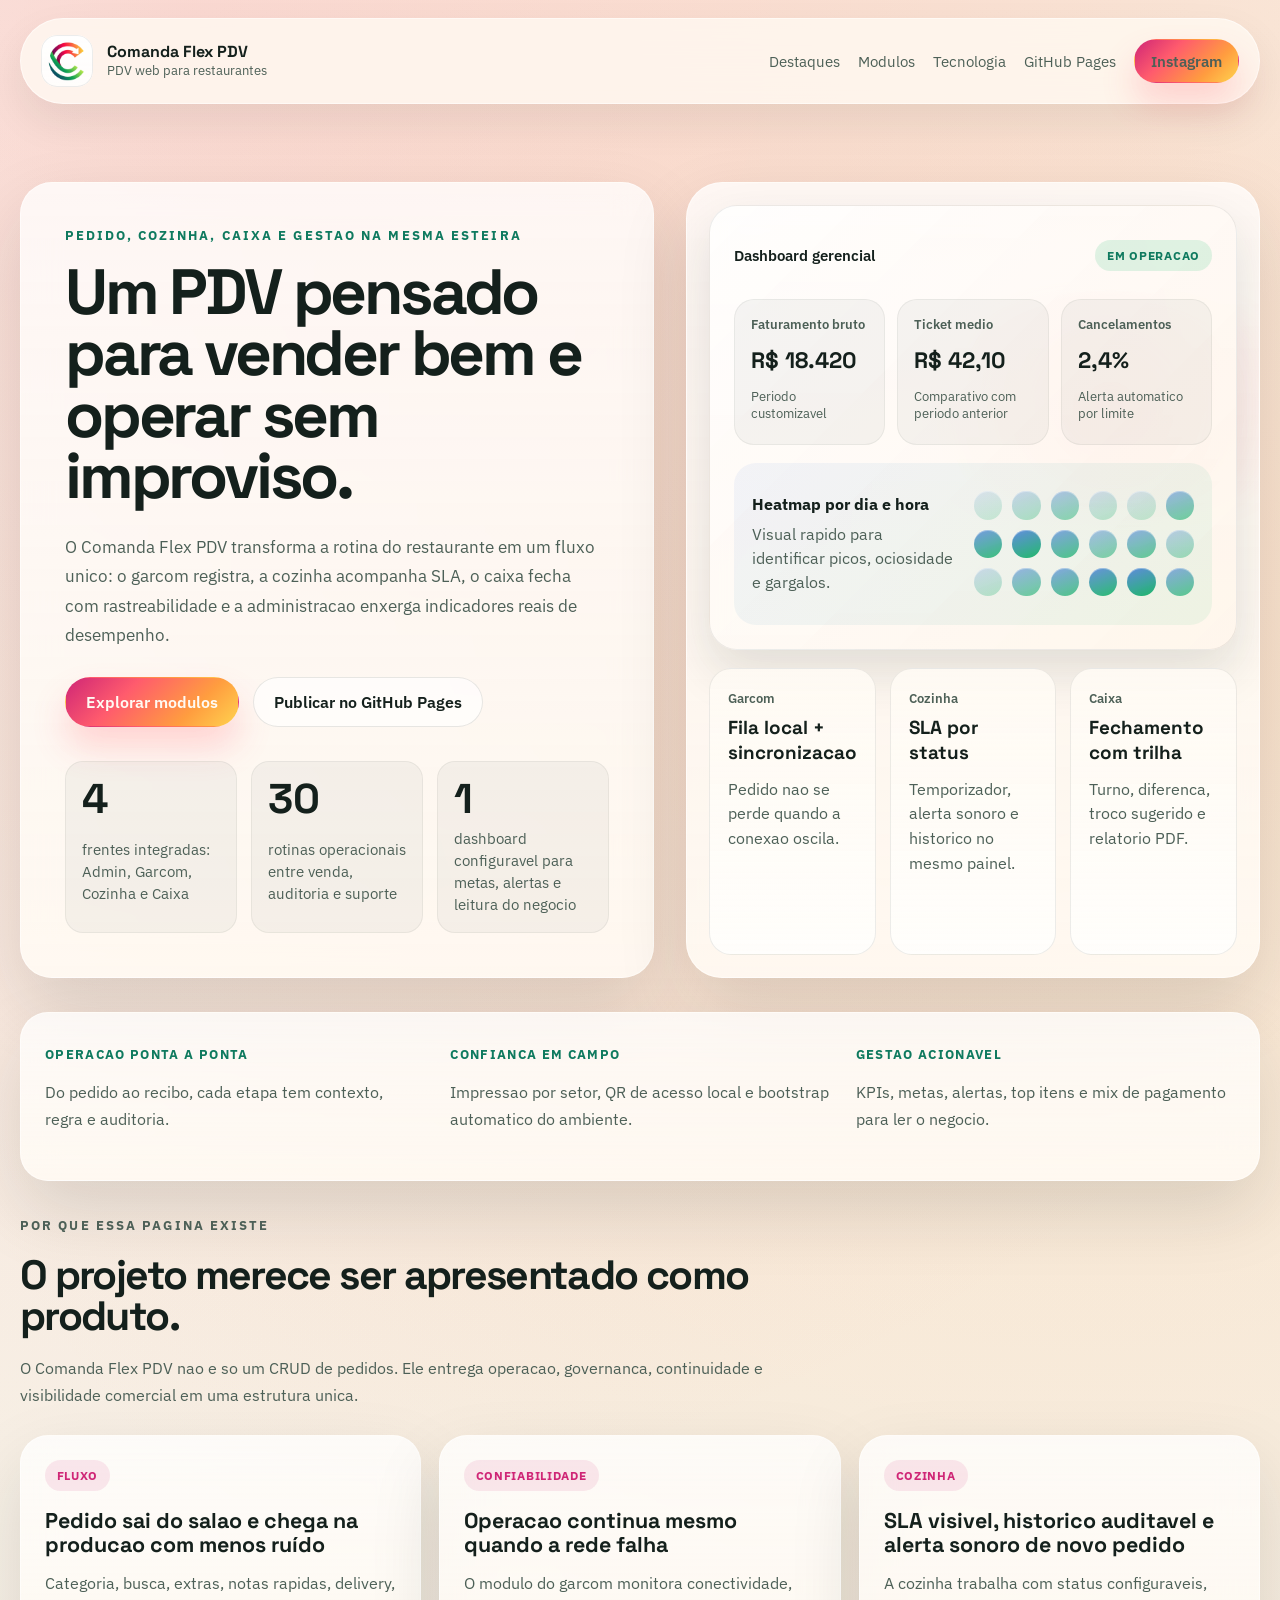
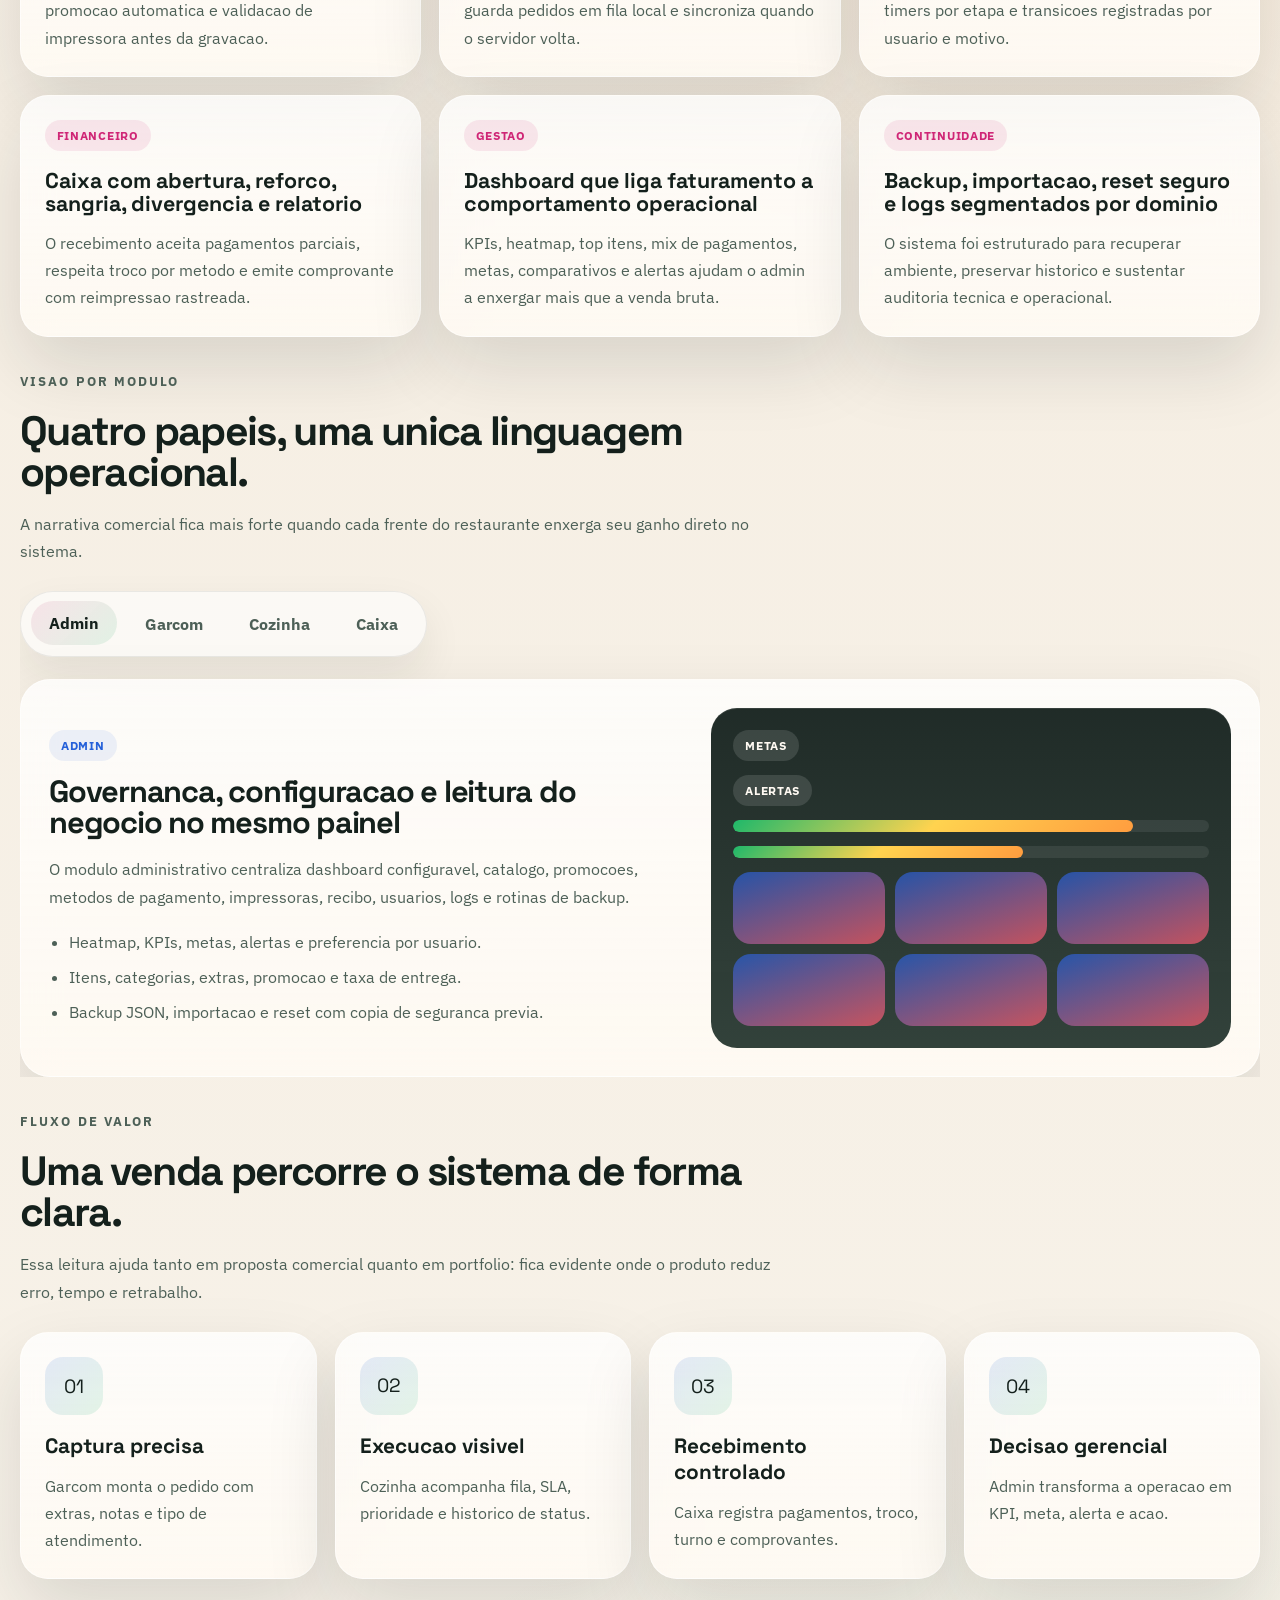
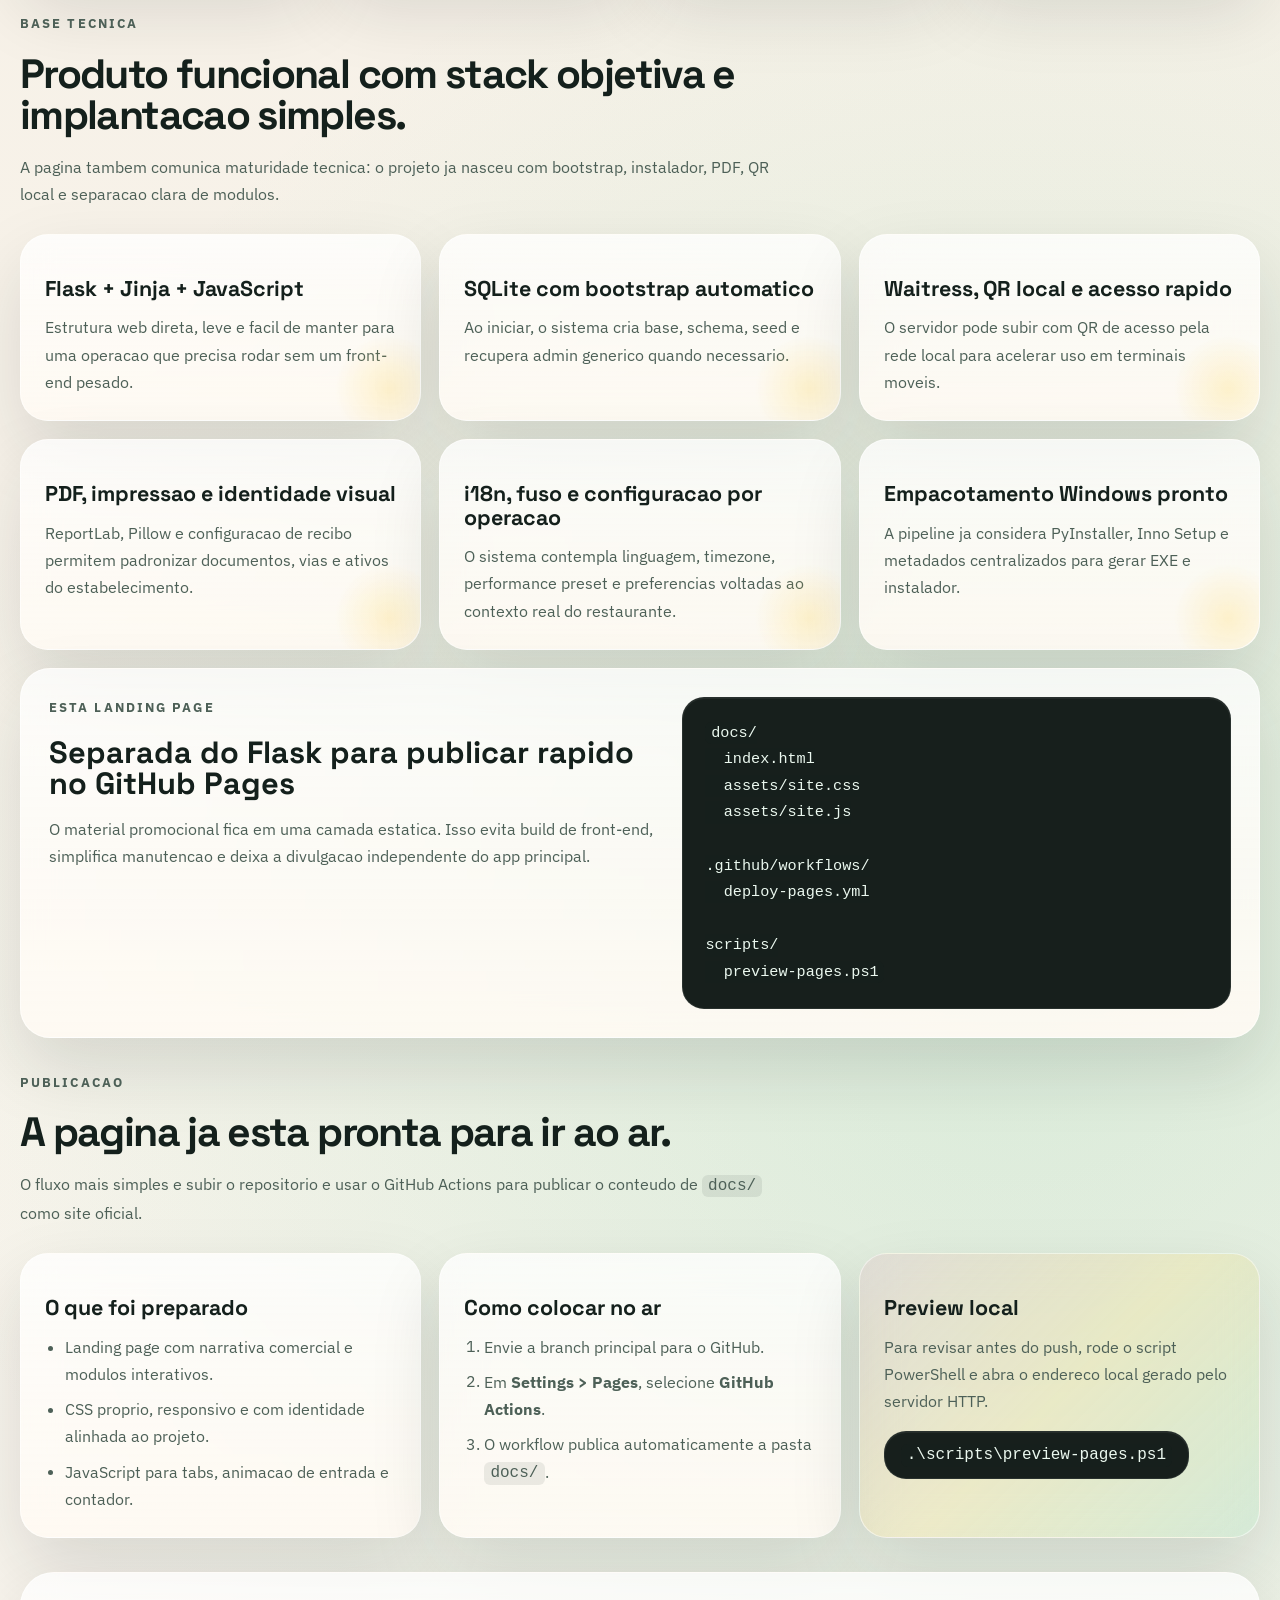
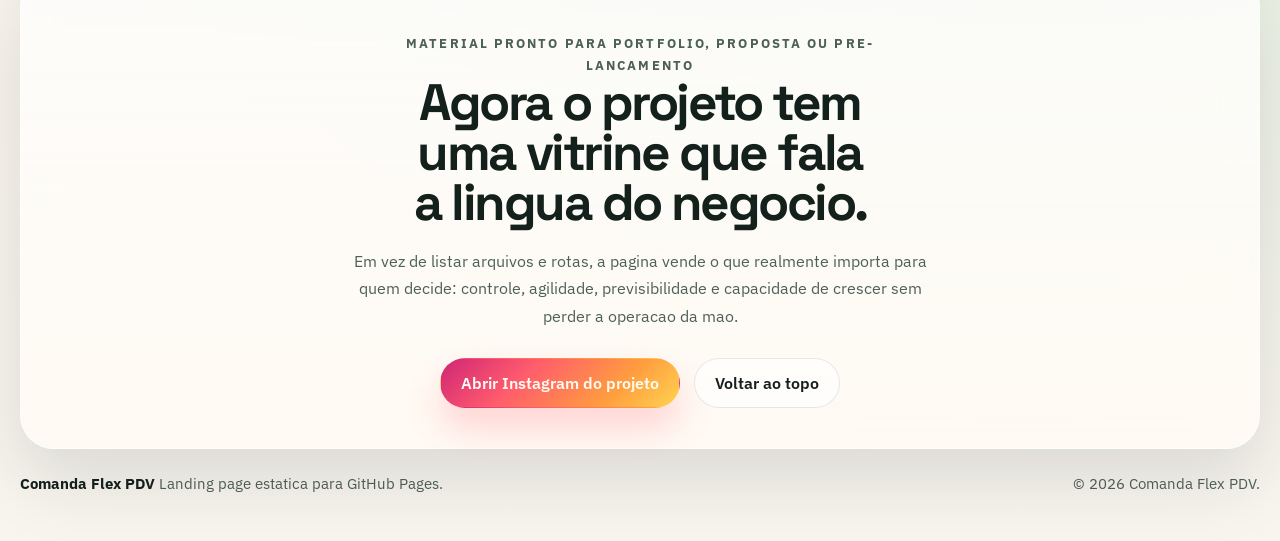
==== docs/index.html @ 66ab36fd "feat: adiciona landing page institucional para GitHub Pages" ====
<!DOCTYPE html>
<html lang="pt-BR">
  <head>
    <meta charset="utf-8" />
    <meta name="viewport" content="width=device-width, initial-scale=1" />
    <title>Comanda Flex PDV | PDV web para restaurantes</title>
    <meta
      name="description"
      content="Landing page do Comanda Flex PDV para GitHub Pages: um sistema PDV web para restaurantes com Admin, Garcom, Cozinha e Caixa."
    />
    <link rel="preconnect" href="https://fonts.googleapis.com" />
    <link rel="preconnect" href="https://fonts.gstatic.com" crossorigin />
    <link
      href="https://fonts.googleapis.com/css2?family=IBM+Plex+Sans:wght@400;500;600;700&family=Space+Grotesk:wght@500;700&display=swap"
      rel="stylesheet"
    />
    <link rel="icon" href="./assets/favicon.png" type="image/png" />
    <link rel="stylesheet" href="./assets/site.css" />
    <script defer src="./assets/site.js"></script>
  </head>
  <body>
    <div class="page-noise" aria-hidden="true"></div>
    <header class="site-header">
      <a class="brand" href="#topo" aria-label="Comanda Flex PDV">
        <img class="brand-logo" src="./assets/brand-logo.png" alt="" />
        <span class="brand-copy">
          <strong>Comanda Flex PDV</strong>
          <small>PDV web para restaurantes</small>
        </span>
      </a>

      <button
        class="nav-toggle"
        type="button"
        aria-expanded="false"
        aria-controls="site-nav"
      >
        Menu
      </button>

      <nav id="site-nav" class="site-nav" aria-label="Navegacao principal">
        <a href="#destaques">Destaques</a>
        <a href="#modulos">Modulos</a>
        <a href="#tecnologia">Tecnologia</a>
        <a href="#publicar">GitHub Pages</a>
        <a
          class="button button-small button-primary"
          href="https://instagram.com/comandaflexpdv"
          target="_blank"
          rel="noreferrer"
        >
          Instagram
        </a>
      </nav>
    </header>

    <main id="topo">
      <section class="hero section-shell">
        <div class="hero-copy" data-reveal>
          <p class="eyebrow">Pedido, cozinha, caixa e gestao na mesma esteira</p>
          <h1>Um PDV pensado para vender bem e operar sem improviso.</h1>
          <p class="hero-lede">
            O Comanda Flex PDV transforma a rotina do restaurante em um fluxo
            unico: o garcom registra, a cozinha acompanha SLA, o caixa fecha com
            rastreabilidade e a administracao enxerga indicadores reais de
            desempenho.
          </p>

          <div class="hero-actions">
            <a class="button button-primary" href="#modulos">Explorar modulos</a>
            <a class="button button-secondary" href="#publicar">Publicar no GitHub Pages</a>
          </div>

          <ul class="hero-metrics" aria-label="Indicadores do produto">
            <li>
              <strong data-counter="4">4</strong>
              <span>frentes integradas: Admin, Garcom, Cozinha e Caixa</span>
            </li>
            <li>
              <strong data-counter="30">30</strong>
              <span>rotinas operacionais entre venda, auditoria e suporte</span>
            </li>
            <li>
              <strong data-counter="1">1</strong>
              <span>dashboard configuravel para metas, alertas e leitura do negocio</span>
            </li>
          </ul>
        </div>

        <div class="hero-stage" data-reveal>
          <article class="signal-board">
            <div class="signal-board__header">
              <span>Dashboard gerencial</span>
              <span class="status-pill">em operacao</span>
            </div>

            <div class="signal-kpis">
              <div class="metric-card">
                <small>Faturamento bruto</small>
                <strong>R$ 18.420</strong>
                <span>Periodo customizavel</span>
              </div>
              <div class="metric-card">
                <small>Ticket medio</small>
                <strong>R$ 42,10</strong>
                <span>Comparativo com periodo anterior</span>
              </div>
              <div class="metric-card">
                <small>Cancelamentos</small>
                <strong>2,4%</strong>
                <span>Alerta automatico por limite</span>
              </div>
            </div>

            <div class="heatmap-card">
              <div class="heatmap-copy">
                <strong>Heatmap por dia e hora</strong>
                <p>Visual rapido para identificar picos, ociosidade e gargalos.</p>
              </div>
              <div class="heatmap-grid" aria-hidden="true">
                <span style="--heat: 0.15"></span>
                <span style="--heat: 0.28"></span>
                <span style="--heat: 0.44"></span>
                <span style="--heat: 0.22"></span>
                <span style="--heat: 0.18"></span>
                <span style="--heat: 0.56"></span>
                <span style="--heat: 0.8"></span>
                <span style="--heat: 0.92"></span>
                <span style="--heat: 0.72"></span>
                <span style="--heat: 0.5"></span>
                <span style="--heat: 0.62"></span>
                <span style="--heat: 0.36"></span>
                <span style="--heat: 0.24"></span>
                <span style="--heat: 0.58"></span>
                <span style="--heat: 0.7"></span>
                <span style="--heat: 0.88"></span>
                <span style="--heat: 0.94"></span>
                <span style="--heat: 0.66"></span>
              </div>
            </div>
          </article>

          <div class="signal-flow" aria-label="Fluxo operacional">
            <article class="flow-card">
              <small>Garcom</small>
              <strong>Fila local + sincronizacao</strong>
              <p>Pedido nao se perde quando a conexao oscila.</p>
            </article>
            <article class="flow-card">
              <small>Cozinha</small>
              <strong>SLA por status</strong>
              <p>Temporizador, alerta sonoro e historico no mesmo painel.</p>
            </article>
            <article class="flow-card">
              <small>Caixa</small>
              <strong>Fechamento com trilha</strong>
              <p>Turno, diferenca, troco sugerido e relatorio PDF.</p>
            </article>
          </div>
        </div>
      </section>

      <section class="proof-bar section-shell" data-reveal>
        <article class="proof-item">
          <span>Operacao ponta a ponta</span>
          <p>Do pedido ao recibo, cada etapa tem contexto, regra e auditoria.</p>
        </article>
        <article class="proof-item">
          <span>Confianca em campo</span>
          <p>Impressao por setor, QR de acesso local e bootstrap automatico do ambiente.</p>
        </article>
        <article class="proof-item">
          <span>Gestao acionavel</span>
          <p>KPIs, metas, alertas, top itens e mix de pagamento para ler o negocio.</p>
        </article>
      </section>

      <section id="destaques" class="section-shell">
        <div class="section-heading" data-reveal>
          <p class="eyebrow">Por que essa pagina existe</p>
          <h2>O projeto merece ser apresentado como produto.</h2>
          <p>
            O Comanda Flex PDV nao e so um CRUD de pedidos. Ele entrega
            operacao, governanca, continuidade e visibilidade comercial em uma
            estrutura unica.
          </p>
        </div>

        <div class="feature-grid">
          <article class="feature-card" data-reveal>
            <span class="feature-tag">Fluxo</span>
            <h3>Pedido sai do salao e chega na producao com menos ruído</h3>
            <p>
              Categoria, busca, extras, notas rapidas, delivery, promocao
              automatica e validacao de impressora antes da gravacao.
            </p>
          </article>

          <article class="feature-card" data-reveal>
            <span class="feature-tag">Confiabilidade</span>
            <h3>Operacao continua mesmo quando a rede falha</h3>
            <p>
              O modulo do garcom monitora conectividade, guarda pedidos em fila
              local e sincroniza quando o servidor volta.
            </p>
          </article>

          <article class="feature-card" data-reveal>
            <span class="feature-tag">Cozinha</span>
            <h3>SLA visivel, historico auditavel e alerta sonoro de novo pedido</h3>
            <p>
              A cozinha trabalha com status configuraveis, timers por etapa e
              transicoes registradas por usuario e motivo.
            </p>
          </article>

          <article class="feature-card" data-reveal>
            <span class="feature-tag">Financeiro</span>
            <h3>Caixa com abertura, reforco, sangria, divergencia e relatorio</h3>
            <p>
              O recebimento aceita pagamentos parciais, respeita troco por
              metodo e emite comprovante com reimpressao rastreada.
            </p>
          </article>

          <article class="feature-card" data-reveal>
            <span class="feature-tag">Gestao</span>
            <h3>Dashboard que liga faturamento a comportamento operacional</h3>
            <p>
              KPIs, heatmap, top itens, mix de pagamentos, metas, comparativos e
              alertas ajudam o admin a enxergar mais que a venda bruta.
            </p>
          </article>

          <article class="feature-card" data-reveal>
            <span class="feature-tag">Continuidade</span>
            <h3>Backup, importacao, reset seguro e logs segmentados por dominio</h3>
            <p>
              O sistema foi estruturado para recuperar ambiente, preservar
              historico e sustentar auditoria tecnica e operacional.
            </p>
          </article>
        </div>
      </section>

      <section id="modulos" class="section-shell modules-shell">
        <div class="section-heading" data-reveal>
          <p class="eyebrow">Visao por modulo</p>
          <h2>Quatro papeis, uma unica linguagem operacional.</h2>
          <p>
            A narrativa comercial fica mais forte quando cada frente do
            restaurante enxerga seu ganho direto no sistema.
          </p>
        </div>

        <div class="module-tabs" role="tablist" aria-label="Modulos do sistema" data-reveal>
          <button
            class="module-tab is-active"
            type="button"
            id="tab-admin"
            role="tab"
            aria-selected="true"
            aria-controls="panel-admin"
            data-module="admin"
          >
            Admin
          </button>
          <button
            class="module-tab"
            type="button"
            id="tab-waiter"
            role="tab"
            aria-selected="false"
            aria-controls="panel-waiter"
            data-module="waiter"
          >
            Garcom
          </button>
          <button
            class="module-tab"
            type="button"
            id="tab-kitchen"
            role="tab"
            aria-selected="false"
            aria-controls="panel-kitchen"
            data-module="kitchen"
          >
            Cozinha
          </button>
          <button
            class="module-tab"
            type="button"
            id="tab-cashier"
            role="tab"
            aria-selected="false"
            aria-controls="panel-cashier"
            data-module="cashier"
          >
            Caixa
          </button>
        </div>

        <div class="module-panels">
          <article
            class="module-panel is-active"
            id="panel-admin"
            role="tabpanel"
            aria-labelledby="tab-admin"
            data-module-panel="admin"
            data-reveal
          >
            <div class="module-copy">
              <span class="module-kicker">Admin</span>
              <h3>Governanca, configuracao e leitura do negocio no mesmo painel</h3>
              <p>
                O modulo administrativo centraliza dashboard configuravel,
                catalogo, promocoes, metodos de pagamento, impressoras, recibo,
                usuarios, logs e rotinas de backup.
              </p>
              <ul class="module-list">
                <li>Heatmap, KPIs, metas, alertas e preferencia por usuario.</li>
                <li>Itens, categorias, extras, promocao e taxa de entrega.</li>
                <li>Backup JSON, importacao e reset com copia de seguranca previa.</li>
              </ul>
            </div>

            <div class="module-mock module-mock--admin" aria-hidden="true">
              <div class="mock-pill">metas</div>
              <div class="mock-pill">alertas</div>
              <div class="mock-bar" style="--fill: 84%"></div>
              <div class="mock-bar" style="--fill: 61%"></div>
              <div class="mock-grid">
                <span></span>
                <span></span>
                <span></span>
                <span></span>
                <span></span>
                <span></span>
              </div>
            </div>
          </article>

          <article
            class="module-panel"
            id="panel-waiter"
            role="tabpanel"
            aria-labelledby="tab-waiter"
            data-module-panel="waiter"
            data-reveal
            hidden
          >
            <div class="module-copy">
              <span class="module-kicker">Garcom</span>
              <h3>Pedido rapido, delivery estruturado e protecao contra queda de conexao</h3>
              <p>
                O garcom trabalha com categorias, busca, extras, observacoes,
                notas rapidas, historico, reimpressao e fluxo completo para
                cliente e endereco no delivery.
              </p>
              <ul class="module-list">
                <li>Promocoes entram automaticamente no momento do pedido.</li>
                <li>Modo offline com fila local e sincronizacao posterior.</li>
                <li>Validacao de impressora evita pedido sem comprovante operacional.</li>
              </ul>
            </div>

            <div class="module-mock module-mock--waiter" aria-hidden="true">
              <div class="order-chip">burger + cheddar</div>
              <div class="order-chip">combo promo</div>
              <div class="order-chip">delivery</div>
              <div class="order-note">sem cebola | extra molho</div>
              <div class="sync-strip">
                <span class="sync-dot"></span>
                <strong>fila local pronta para sincronizar</strong>
              </div>
            </div>
          </article>

          <article
            class="module-panel"
            id="panel-kitchen"
            role="tabpanel"
            aria-labelledby="tab-kitchen"
            data-module-panel="kitchen"
            data-reveal
            hidden
          >
            <div class="module-copy">
              <span class="module-kicker">Cozinha</span>
              <h3>Fila visual, timers por status e rastreabilidade de cada mudanca</h3>
              <p>
                A cozinha mostra a carga operacional em cards, permite filtrar
                estados, reordenar status, cancelar com motivo e registrar cada
                transicao no historico do pedido.
              </p>
              <ul class="module-list">
                <li>SLA configuravel por status, com leitura rapida de atraso.</li>
                <li>Alerta sonoro para novos pedidos e foco em fullscreen.</li>
                <li>Historico expandido para auditoria de execucao.</li>
              </ul>
            </div>

            <div class="module-mock module-mock--kitchen" aria-hidden="true">
              <div class="kitchen-card">
                <small>pending</small>
                <strong>02:11</strong>
              </div>
              <div class="kitchen-card">
                <small>preparing</small>
                <strong>08:42</strong>
              </div>
              <div class="kitchen-card is-hot">
                <small>awaiting_payment</small>
                <strong>13:09</strong>
              </div>
            </div>
          </article>

          <article
            class="module-panel"
            id="panel-cashier"
            role="tabpanel"
            aria-labelledby="tab-cashier"
            data-module-panel="cashier"
            data-reveal
            hidden
          >
            <div class="module-copy">
              <span class="module-kicker">Caixa</span>
              <h3>Fechamento serio para uma rotina que normalmente vive no improviso</h3>
              <p>
                O caixa recebe pagamentos parciais, calcula troco conforme
                metodo, controla turno, registra entradas e retiradas e gera
                relatorios PDF com divergencia de fechamento.
              </p>
              <ul class="module-list">
                <li>Abertura, reforco, sangria e fechamento na mesma trilha.</li>
                <li>Recibos recentes, reimpressao e comprovante agrupado por pedido.</li>
                <li>Sugestao de troco para acelerar atendimento no terminal.</li>
              </ul>
            </div>

            <div class="module-mock module-mock--cashier" aria-hidden="true">
              <div class="cash-line">
                <span>Dinheiro</span>
                <strong>R$ 120,00</strong>
              </div>
              <div class="cash-line">
                <span>Cartao</span>
                <strong>R$ 90,00</strong>
              </div>
              <div class="cash-total">
                <span>valor esperado</span>
                <strong>R$ 210,00</strong>
              </div>
            </div>
          </article>
        </div>
      </section>

      <section class="section-shell timeline-shell">
        <div class="section-heading" data-reveal>
          <p class="eyebrow">Fluxo de valor</p>
          <h2>Uma venda percorre o sistema de forma clara.</h2>
          <p>
            Essa leitura ajuda tanto em proposta comercial quanto em portfolio:
            fica evidente onde o produto reduz erro, tempo e retrabalho.
          </p>
        </div>

        <div class="timeline" data-reveal>
          <article class="timeline-step">
            <span>01</span>
            <h3>Captura precisa</h3>
            <p>Garcom monta o pedido com extras, notas e tipo de atendimento.</p>
          </article>
          <article class="timeline-step">
            <span>02</span>
            <h3>Execucao visivel</h3>
            <p>Cozinha acompanha fila, SLA, prioridade e historico de status.</p>
          </article>
          <article class="timeline-step">
            <span>03</span>
            <h3>Recebimento controlado</h3>
            <p>Caixa registra pagamentos, troco, turno e comprovantes.</p>
          </article>
          <article class="timeline-step">
            <span>04</span>
            <h3>Decisao gerencial</h3>
            <p>Admin transforma a operacao em KPI, meta, alerta e acao.</p>
          </article>
        </div>
      </section>

      <section id="tecnologia" class="section-shell">
        <div class="section-heading" data-reveal>
          <p class="eyebrow">Base tecnica</p>
          <h2>Produto funcional com stack objetiva e implantacao simples.</h2>
          <p>
            A pagina tambem comunica maturidade tecnica: o projeto ja nasceu com
            bootstrap, instalador, PDF, QR local e separacao clara de modulos.
          </p>
        </div>

        <div class="stack-grid">
          <article class="stack-card" data-reveal>
            <h3>Flask + Jinja + JavaScript</h3>
            <p>
              Estrutura web direta, leve e facil de manter para uma operacao que
              precisa rodar sem um front-end pesado.
            </p>
          </article>

          <article class="stack-card" data-reveal>
            <h3>SQLite com bootstrap automatico</h3>
            <p>
              Ao iniciar, o sistema cria base, schema, seed e recupera admin
              generico quando necessario.
            </p>
          </article>

          <article class="stack-card" data-reveal>
            <h3>Waitress, QR local e acesso rapido</h3>
            <p>
              O servidor pode subir com QR de acesso pela rede local para
              acelerar uso em terminais moveis.
            </p>
          </article>

          <article class="stack-card" data-reveal>
            <h3>PDF, impressao e identidade visual</h3>
            <p>
              ReportLab, Pillow e configuracao de recibo permitem padronizar
              documentos, vias e ativos do estabelecimento.
            </p>
          </article>

          <article class="stack-card" data-reveal>
            <h3>i18n, fuso e configuracao por operacao</h3>
            <p>
              O sistema contempla linguagem, timezone, performance preset e
              preferencias voltadas ao contexto real do restaurante.
            </p>
          </article>

          <article class="stack-card" data-reveal>
            <h3>Empacotamento Windows pronto</h3>
            <p>
              A pipeline ja considera PyInstaller, Inno Setup e metadados
              centralizados para gerar EXE e instalador.
            </p>
          </article>
        </div>

        <div class="deployment-callout" data-reveal>
          <div>
            <p class="eyebrow">Esta landing page</p>
            <h3>Separada do Flask para publicar rapido no GitHub Pages</h3>
            <p>
              O material promocional fica em uma camada estatica. Isso evita
              build de front-end, simplifica manutencao e deixa a divulgacao
              independente do app principal.
            </p>
          </div>

          <pre class="code-block"><code>docs/
  index.html
  assets/site.css
  assets/site.js

.github/workflows/
  deploy-pages.yml

scripts/
  preview-pages.ps1</code></pre>
        </div>
      </section>

      <section id="publicar" class="section-shell publish-shell">
        <div class="section-heading" data-reveal>
          <p class="eyebrow">Publicacao</p>
          <h2>A pagina ja esta pronta para ir ao ar.</h2>
          <p>
            O fluxo mais simples e subir o repositorio e usar o GitHub Actions
            para publicar o conteudo de <code>docs/</code> como site oficial.
          </p>
        </div>

        <div class="publish-grid">
          <article class="publish-card" data-reveal>
            <h3>O que foi preparado</h3>
            <ul>
              <li>Landing page com narrativa comercial e modulos interativos.</li>
              <li>CSS proprio, responsivo e com identidade alinhada ao projeto.</li>
              <li>JavaScript para tabs, animacao de entrada e contador.</li>
            </ul>
          </article>

          <article class="publish-card" data-reveal>
            <h3>Como colocar no ar</h3>
            <ol>
              <li>Envie a branch principal para o GitHub.</li>
              <li>Em <strong>Settings &gt; Pages</strong>, selecione <strong>GitHub Actions</strong>.</li>
              <li>O workflow publica automaticamente a pasta <code>docs/</code>.</li>
            </ol>
          </article>

          <article class="publish-card publish-card--accent" data-reveal>
            <h3>Preview local</h3>
            <p>
              Para revisar antes do push, rode o script PowerShell e abra o
              endereco local gerado pelo servidor HTTP.
            </p>
            <pre class="code-inline"><code>.\scripts\preview-pages.ps1</code></pre>
          </article>
        </div>
      </section>

      <section class="closing-cta section-shell" data-reveal>
        <p class="eyebrow">Material pronto para portfolio, proposta ou pre-lancamento</p>
        <h2>Agora o projeto tem uma vitrine que fala a lingua do negocio.</h2>
        <p>
          Em vez de listar arquivos e rotas, a pagina vende o que realmente
          importa para quem decide: controle, agilidade, previsibilidade e
          capacidade de crescer sem perder a operacao da mao.
        </p>

        <div class="hero-actions">
          <a
            class="button button-primary"
            href="https://instagram.com/comandaflexpdv"
            target="_blank"
            rel="noreferrer"
          >
            Abrir Instagram do projeto
          </a>
          <a class="button button-secondary" href="#topo">Voltar ao topo</a>
        </div>
      </section>
    </main>

    <footer class="site-footer">
      <p>
        <strong>Comanda Flex PDV</strong>
        <span>Landing page estatica para GitHub Pages.</span>
      </p>
      <p>&copy; <span id="current-year">2026</span> Comanda Flex PDV.</p>
    </footer>
  </body>
</html>
---- docs/assets/site.css ----
:root {
  --bg: #f6efe4;
  --bg-soft: rgba(255, 255, 255, 0.72);
  --surface: rgba(255, 252, 247, 0.9);
  --surface-strong: #fffaf3;
  --surface-accent: rgba(20, 32, 28, 0.04);
  --text: #14201c;
  --text-soft: #4d6057;
  --line: rgba(20, 32, 28, 0.12);
  --line-strong: rgba(20, 32, 28, 0.22);
  --shadow: 0 30px 70px rgba(20, 32, 28, 0.13);
  --shadow-soft: 0 18px 40px rgba(20, 32, 28, 0.08);
  --green: #1fb86a;
  --green-deep: #0f7a5f;
  --orange: #ff9d3f;
  --yellow: #ffd34f;
  --red: #ff5b6d;
  --magenta: #cf2676;
  --blue: #2460d9;
  --font-display: "Space Grotesk", "Trebuchet MS", sans-serif;
  --font-body: "IBM Plex Sans", "Segoe UI", sans-serif;
  --radius-xl: 32px;
  --radius-lg: 24px;
  --radius-md: 18px;
  --radius-sm: 12px;
  --site-width: 1240px;
}

*,
*::before,
*::after {
  box-sizing: border-box;
}

html {
  scroll-behavior: smooth;
}

body {
  margin: 0;
  color: var(--text);
  font-family: var(--font-body);
  background:
    radial-gradient(circle at 15% 0%, rgba(255, 91, 109, 0.16), transparent 28%),
    radial-gradient(circle at 85% 12%, rgba(255, 157, 63, 0.17), transparent 26%),
    radial-gradient(circle at 80% 78%, rgba(31, 184, 106, 0.14), transparent 26%),
    linear-gradient(180deg, #faf3e9 0%, #f6efe4 34%, #f8f5ee 100%);
  min-height: 100vh;
}

img {
  display: block;
  max-width: 100%;
}

a {
  color: inherit;
  text-decoration: none;
}

button,
input,
textarea,
select {
  font: inherit;
}

code,
pre {
  font-family: "Consolas", "Courier New", monospace;
}

.page-noise {
  position: fixed;
  inset: 0;
  background-image:
    linear-gradient(rgba(20, 32, 28, 0.015), rgba(20, 32, 28, 0.015)),
    radial-gradient(rgba(20, 32, 28, 0.04) 0.6px, transparent 0.6px);
  background-size: auto, 14px 14px;
  pointer-events: none;
  opacity: 0.45;
  z-index: -1;
}

.site-header,
.section-shell,
.site-footer {
  width: min(calc(100% - 32px), var(--site-width));
  margin-inline: auto;
}

.site-header {
  position: sticky;
  top: 18px;
  display: flex;
  align-items: center;
  justify-content: space-between;
  gap: 24px;
  margin-top: 18px;
  padding: 16px 20px;
  border: 1px solid rgba(255, 255, 255, 0.52);
  border-radius: 999px;
  background: rgba(255, 250, 243, 0.78);
  backdrop-filter: blur(18px);
  box-shadow: var(--shadow-soft);
  z-index: 20;
}

.brand {
  display: inline-flex;
  align-items: center;
  gap: 14px;
  min-width: 0;
}

.brand-logo {
  width: 52px;
  height: 52px;
  border-radius: 16px;
  object-fit: contain;
  background: linear-gradient(180deg, rgba(255, 255, 255, 0.96), rgba(255, 255, 255, 0.8));
  padding: 4px;
  box-shadow: inset 0 0 0 1px rgba(20, 32, 28, 0.08);
}

.brand-copy {
  display: flex;
  flex-direction: column;
  min-width: 0;
}

.brand-copy strong,
.section-heading h2,
.feature-card h3,
.module-copy h3,
.timeline-step h3,
.stack-card h3,
.publish-card h3,
.closing-cta h2,
.hero-copy h1,
.deployment-callout h3 {
  font-family: var(--font-display);
}

.brand-copy strong {
  font-size: 1rem;
  font-weight: 700;
  line-height: 1.1;
}

.brand-copy small {
  color: var(--text-soft);
  font-size: 0.83rem;
}

.site-nav {
  display: flex;
  align-items: center;
  gap: 18px;
}

.site-nav a {
  color: var(--text-soft);
  font-size: 0.95rem;
  transition: color 180ms ease;
}

.site-nav a:hover,
.site-nav a:focus-visible {
  color: var(--text);
}

.nav-toggle {
  display: none;
  border: 1px solid var(--line);
  background: var(--surface);
  color: var(--text);
  padding: 10px 16px;
  border-radius: 999px;
}

.button {
  display: inline-flex;
  align-items: center;
  justify-content: center;
  gap: 10px;
  padding: 14px 20px;
  border-radius: 999px;
  border: 1px solid transparent;
  font-weight: 600;
  transition:
    transform 180ms ease,
    box-shadow 180ms ease,
    border-color 180ms ease,
    background 180ms ease;
}

.button:hover,
.button:focus-visible {
  transform: translateY(-2px);
}

.button-small {
  padding: 11px 16px;
}

.button-primary {
  color: #fffaf3;
  background:
    linear-gradient(135deg, var(--magenta), var(--red) 34%, var(--orange) 72%, var(--yellow));
  box-shadow: 0 20px 34px rgba(255, 91, 109, 0.24);
}

.button-secondary {
  color: var(--text);
  background: rgba(255, 255, 255, 0.62);
  border-color: rgba(20, 32, 28, 0.1);
}

.section-shell {
  margin-top: 34px;
}

.hero {
  display: grid;
  grid-template-columns: minmax(0, 1.05fr) minmax(0, 0.95fr);
  gap: 32px;
  align-items: stretch;
  padding-top: 44px;
}

.hero-copy,
.hero-stage,
.proof-bar,
.feature-card,
.module-panel,
.timeline-step,
.stack-card,
.deployment-callout,
.publish-card,
.closing-cta {
  background:
    linear-gradient(180deg, rgba(255, 255, 255, 0.76), rgba(255, 250, 243, 0.9));
  border: 1px solid rgba(255, 255, 255, 0.52);
  box-shadow: var(--shadow);
  backdrop-filter: blur(18px);
}

.hero-copy {
  padding: 44px;
  border-radius: var(--radius-xl);
}

.eyebrow {
  margin: 0 0 18px;
  color: var(--green-deep);
  font-size: 0.82rem;
  font-weight: 700;
  letter-spacing: 0.16em;
  text-transform: uppercase;
}

.hero-copy h1 {
  margin: 0;
  font-size: clamp(2.9rem, 5vw, 5.2rem);
  line-height: 0.96;
  letter-spacing: -0.05em;
}

.hero-lede {
  max-width: 54ch;
  margin: 24px 0 0;
  font-size: 1.08rem;
  line-height: 1.7;
  color: var(--text-soft);
}

.hero-actions {
  display: flex;
  flex-wrap: wrap;
  gap: 14px;
  margin-top: 28px;
}

.hero-metrics {
  list-style: none;
  display: grid;
  grid-template-columns: repeat(3, minmax(0, 1fr));
  gap: 14px;
  margin: 34px 0 0;
  padding: 0;
}

.hero-metrics li {
  display: grid;
  gap: 8px;
  padding: 16px;
  border-radius: var(--radius-md);
  background: rgba(20, 32, 28, 0.04);
  border: 1px solid rgba(20, 32, 28, 0.06);
}

.hero-metrics strong {
  font-family: var(--font-display);
  font-size: clamp(1.8rem, 3.3vw, 2.6rem);
  line-height: 1;
}

.hero-metrics span {
  color: var(--text-soft);
  font-size: 0.92rem;
  line-height: 1.5;
}

.hero-stage {
  position: relative;
  display: grid;
  gap: 18px;
  padding: 22px;
  border-radius: calc(var(--radius-xl) + 4px);
  overflow: hidden;
}

.hero-stage::before {
  content: "";
  position: absolute;
  inset: auto -14% 58% 34%;
  height: 220px;
  border-radius: 50%;
  background: radial-gradient(circle, rgba(255, 91, 109, 0.25), transparent 70%);
  filter: blur(14px);
}

.signal-board {
  position: relative;
  z-index: 1;
  display: grid;
  gap: 18px;
  padding: 24px;
  border-radius: 28px;
  background:
    linear-gradient(135deg, rgba(255, 255, 255, 0.84), rgba(255, 245, 235, 0.88));
  border: 1px solid rgba(20, 32, 28, 0.08);
  box-shadow: 0 22px 50px rgba(20, 32, 28, 0.12);
  animation: float-card 6s ease-in-out infinite;
}

.signal-board__header {
  display: flex;
  align-items: center;
  justify-content: space-between;
  gap: 12px;
  font-size: 0.92rem;
  font-weight: 600;
}

.status-pill,
.feature-tag,
.module-kicker,
.mock-pill {
  display: inline-flex;
  align-items: center;
  gap: 8px;
  padding: 8px 12px;
  border-radius: 999px;
  font-size: 0.75rem;
  font-weight: 700;
  letter-spacing: 0.06em;
  text-transform: uppercase;
}

.status-pill {
  color: var(--green-deep);
  background: rgba(31, 184, 106, 0.14);
}

.signal-kpis {
  display: grid;
  grid-template-columns: repeat(3, minmax(0, 1fr));
  gap: 12px;
}

.metric-card {
  display: grid;
  gap: 6px;
  padding: 16px;
  border-radius: 20px;
  background: rgba(20, 32, 28, 0.04);
  border: 1px solid rgba(20, 32, 28, 0.06);
}

.metric-card small,
.flow-card small,
.kitchen-card small,
.cash-line span,
.cash-total span {
  color: var(--text-soft);
  font-size: 0.8rem;
  font-weight: 600;
}

.metric-card strong,
.flow-card strong,
.module-mock strong,
.timeline-step span,
.cash-total strong {
  font-family: var(--font-display);
}

.metric-card strong {
  font-size: 1.4rem;
}

.metric-card span {
  color: var(--text-soft);
  font-size: 0.82rem;
}

.heatmap-card {
  display: grid;
  grid-template-columns: minmax(0, 1fr) minmax(220px, 0.9fr);
  gap: 18px;
  align-items: center;
  padding: 18px;
  border-radius: 22px;
  background:
    linear-gradient(135deg, rgba(36, 96, 217, 0.06), rgba(31, 184, 106, 0.08));
}

.heatmap-card p {
  margin: 8px 0 0;
  color: var(--text-soft);
  line-height: 1.5;
}

.heatmap-grid {
  display: grid;
  grid-template-columns: repeat(6, minmax(0, 1fr));
  gap: 10px;
}

.heatmap-grid span {
  display: block;
  aspect-ratio: 1;
  border-radius: 14px;
  background:
    linear-gradient(160deg, rgba(36, 96, 217, calc(var(--heat) * 0.75)), rgba(31, 184, 106, calc(var(--heat) + 0.06)));
  box-shadow: inset 0 1px 0 rgba(255, 255, 255, 0.35);
}

.signal-flow {
  position: relative;
  z-index: 1;
  display: grid;
  grid-template-columns: repeat(3, minmax(0, 1fr));
  gap: 14px;
}

.flow-card {
  min-height: 152px;
  padding: 18px;
  border-radius: 22px;
  background:
    linear-gradient(180deg, rgba(255, 250, 243, 0.94), rgba(255, 255, 255, 0.74));
  border: 1px solid rgba(20, 32, 28, 0.08);
}

.flow-card strong {
  display: block;
  margin-top: 8px;
  font-size: 1.18rem;
}

.flow-card p {
  margin: 12px 0 0;
  color: var(--text-soft);
  line-height: 1.55;
}

.proof-bar {
  display: grid;
  grid-template-columns: repeat(3, minmax(0, 1fr));
  gap: 18px;
  padding: 20px;
  border-radius: 28px;
}

.proof-item {
  padding: 10px 4px;
}

.proof-item span {
  display: inline-block;
  color: var(--green-deep);
  font-size: 0.84rem;
  font-weight: 700;
  letter-spacing: 0.1em;
  text-transform: uppercase;
}

.proof-item p,
.section-heading p,
.feature-card p,
.module-copy p,
.module-list li,
.timeline-step p,
.stack-card p,
.publish-card p,
.deployment-callout p,
.closing-cta p {
  color: var(--text-soft);
  line-height: 1.7;
}

.section-heading {
  max-width: 760px;
  margin-bottom: 26px;
}

.section-heading h2 {
  margin: 0;
  font-size: clamp(2rem, 3.2vw, 3.4rem);
  line-height: 1;
  letter-spacing: -0.04em;
}

.section-heading p:last-child {
  margin-top: 18px;
}

.feature-grid,
.stack-grid,
.publish-grid {
  display: grid;
  grid-template-columns: repeat(3, minmax(0, 1fr));
  gap: 18px;
}

.feature-card,
.stack-card,
.publish-card {
  min-height: 100%;
  padding: 24px;
  border-radius: 28px;
  transition:
    transform 220ms ease,
    box-shadow 220ms ease;
}

.feature-card:hover,
.stack-card:hover,
.publish-card:hover {
  transform: translateY(-6px);
  box-shadow: 0 34px 64px rgba(20, 32, 28, 0.12);
}

.feature-tag {
  color: var(--magenta);
  background: rgba(207, 38, 118, 0.1);
}

.feature-card h3,
.stack-card h3,
.publish-card h3 {
  margin: 18px 0 0;
  font-size: 1.34rem;
  line-height: 1.1;
}

.feature-card p,
.stack-card p,
.publish-card p {
  margin: 14px 0 0;
}

.modules-shell {
  overflow: hidden;
}

.module-tabs {
  display: inline-flex;
  flex-wrap: wrap;
  gap: 10px;
  padding: 10px;
  border-radius: 999px;
  background: rgba(255, 255, 255, 0.6);
  border: 1px solid rgba(20, 32, 28, 0.08);
  box-shadow: var(--shadow-soft);
}

.module-tab {
  border: 0;
  padding: 12px 18px;
  border-radius: 999px;
  background: transparent;
  color: var(--text-soft);
  cursor: pointer;
  font-weight: 700;
  transition:
    background 180ms ease,
    color 180ms ease,
    transform 180ms ease;
}

.module-tab.is-active,
.module-tab:hover,
.module-tab:focus-visible {
  background: linear-gradient(135deg, rgba(207, 38, 118, 0.1), rgba(31, 184, 106, 0.12));
  color: var(--text);
  transform: translateY(-1px);
}

.module-panels {
  margin-top: 22px;
}

.module-panel {
  display: grid;
  grid-template-columns: minmax(0, 1fr) minmax(280px, 0.82fr);
  gap: 28px;
  align-items: center;
  padding: 28px;
  border-radius: 30px;
}

.module-panel:not(.is-active) {
  display: none;
}

.module-kicker {
  color: var(--blue);
  background: rgba(36, 96, 217, 0.08);
}

.module-copy h3 {
  margin: 16px 0 0;
  font-size: clamp(1.8rem, 2.4vw, 2.5rem);
  line-height: 1;
  letter-spacing: -0.04em;
}

.module-copy p {
  margin: 18px 0 0;
}

.module-list {
  margin: 18px 0 0;
  padding-left: 20px;
}

.module-list li + li {
  margin-top: 8px;
}

.module-mock {
  display: grid;
  gap: 14px;
  min-height: 280px;
  padding: 22px;
  border-radius: 26px;
  background:
    linear-gradient(180deg, rgba(20, 32, 28, 0.95), rgba(33, 50, 43, 0.92));
  color: #fef7ee;
  box-shadow: inset 0 1px 0 rgba(255, 255, 255, 0.1);
}

.module-mock--admin {
  align-content: start;
}

.mock-pill {
  width: fit-content;
  color: #fffaf3;
  background: rgba(255, 255, 255, 0.12);
}

.mock-bar {
  position: relative;
  height: 12px;
  border-radius: 999px;
  background: rgba(255, 255, 255, 0.08);
  overflow: hidden;
}

.mock-bar::after {
  content: "";
  position: absolute;
  inset: 0 auto 0 0;
  width: var(--fill);
  border-radius: inherit;
  background: linear-gradient(135deg, var(--green), var(--yellow), var(--orange));
}

.mock-grid {
  display: grid;
  grid-template-columns: repeat(3, minmax(0, 1fr));
  gap: 10px;
  margin-top: auto;
}

.mock-grid span {
  min-height: 72px;
  border-radius: 18px;
  background:
    linear-gradient(160deg, rgba(36, 96, 217, 0.7), rgba(255, 91, 109, 0.72));
}

.module-mock--waiter {
  align-content: start;
  background:
    linear-gradient(180deg, rgba(16, 26, 40, 0.94), rgba(30, 48, 66, 0.92));
}

.order-chip,
.order-note,
.sync-strip {
  border-radius: 18px;
  padding: 16px;
  background: rgba(255, 255, 255, 0.08);
}

.order-chip {
  font-weight: 700;
}

.order-note {
  color: rgba(255, 247, 238, 0.86);
}

.sync-strip {
  display: flex;
  align-items: center;
  gap: 12px;
  margin-top: auto;
}

.sync-dot {
  width: 12px;
  height: 12px;
  border-radius: 50%;
  background: var(--green);
  box-shadow: 0 0 0 8px rgba(31, 184, 106, 0.18);
  animation: pulse-dot 2.1s ease-in-out infinite;
}

.module-mock--kitchen {
  grid-template-columns: repeat(3, minmax(0, 1fr));
  align-items: stretch;
  background:
    linear-gradient(180deg, rgba(36, 34, 17, 0.92), rgba(52, 44, 23, 0.94));
}

.kitchen-card {
  display: grid;
  align-content: space-between;
  gap: 18px;
  padding: 18px;
  border-radius: 20px;
  background: rgba(255, 255, 255, 0.08);
}

.kitchen-card strong {
  font-size: 1.5rem;
}

.kitchen-card.is-hot {
  background:
    linear-gradient(180deg, rgba(255, 91, 109, 0.28), rgba(255, 157, 63, 0.18));
}

.module-mock--cashier {
  align-content: start;
  background:
    linear-gradient(180deg, rgba(25, 20, 41, 0.94), rgba(39, 31, 64, 0.96));
}

.cash-line,
.cash-total {
  display: flex;
  align-items: center;
  justify-content: space-between;
  gap: 12px;
  padding: 16px 18px;
  border-radius: 18px;
  background: rgba(255, 255, 255, 0.08);
}

.cash-total {
  margin-top: auto;
  background:
    linear-gradient(135deg, rgba(31, 184, 106, 0.24), rgba(36, 96, 217, 0.18));
}

.timeline-shell {
  position: relative;
}

.timeline {
  display: grid;
  grid-template-columns: repeat(4, minmax(0, 1fr));
  gap: 18px;
}

.timeline-step {
  position: relative;
  padding: 24px;
  border-radius: 28px;
}

.timeline-step span {
  display: inline-flex;
  width: 58px;
  height: 58px;
  align-items: center;
  justify-content: center;
  border-radius: 18px;
  font-size: 1.2rem;
  background:
    linear-gradient(135deg, rgba(36, 96, 217, 0.12), rgba(31, 184, 106, 0.12));
}

.timeline-step h3 {
  margin: 18px 0 0;
  font-size: 1.3rem;
}

.timeline-step p {
  margin: 14px 0 0;
}

.stack-card {
  position: relative;
  overflow: hidden;
}

.stack-card::after {
  content: "";
  position: absolute;
  inset: auto -24px -24px auto;
  width: 110px;
  height: 110px;
  border-radius: 999px;
  background: radial-gradient(circle, rgba(255, 211, 79, 0.24), transparent 70%);
}

.deployment-callout {
  display: grid;
  grid-template-columns: minmax(0, 1fr) minmax(300px, 0.9fr);
  gap: 24px;
  margin-top: 18px;
  padding: 28px;
  border-radius: 30px;
}

.deployment-callout h3 {
  margin: 14px 0 0;
  font-size: clamp(1.7rem, 2.4vw, 2.35rem);
  line-height: 1.02;
}

.code-block,
.code-inline {
  margin: 0;
  border-radius: 22px;
  background: #171f1c;
  color: #ebf8ef;
  border: 1px solid rgba(255, 255, 255, 0.08);
  box-shadow: inset 0 1px 0 rgba(255, 255, 255, 0.06);
}

.code-block {
  padding: 22px;
  font-size: 0.95rem;
  line-height: 1.75;
  overflow: auto;
}

.publish-card ul,
.publish-card ol {
  margin: 14px 0 0;
  padding-left: 20px;
  color: var(--text-soft);
  line-height: 1.7;
}

.publish-card li + li {
  margin-top: 8px;
}

.publish-card--accent {
  background:
    linear-gradient(135deg, rgba(207, 38, 118, 0.08), rgba(255, 211, 79, 0.18), rgba(31, 184, 106, 0.1));
}

.code-inline {
  margin-top: 16px;
  padding: 14px 16px;
  display: inline-block;
}

.closing-cta {
  padding: 40px;
  border-radius: 34px;
  text-align: center;
}

.closing-cta h2 {
  max-width: 14ch;
  margin: 0 auto;
  font-size: clamp(2.2rem, 4vw, 4rem);
  line-height: 0.98;
  letter-spacing: -0.05em;
}

.closing-cta p {
  max-width: 60ch;
  margin: 20px auto 0;
}

.closing-cta .hero-actions {
  justify-content: center;
}

.site-footer {
  display: flex;
  align-items: center;
  justify-content: space-between;
  gap: 18px;
  padding: 24px 0 48px;
  color: var(--text-soft);
  font-size: 0.95rem;
}

.site-footer p {
  margin: 0;
}

.site-footer strong {
  color: var(--text);
}

code {
  padding: 0.14em 0.38em;
  border-radius: 0.38em;
  background: rgba(20, 32, 28, 0.08);
}

.js [data-reveal] {
  opacity: 0;
  transform: translateY(28px);
  transition:
    opacity 620ms ease,
    transform 620ms ease;
}

.js [data-reveal].is-visible {
  opacity: 1;
  transform: translateY(0);
}

@keyframes float-card {
  0%,
  100% {
    transform: translateY(0);
  }

  50% {
    transform: translateY(-6px);
  }
}

@keyframes pulse-dot {
  0%,
  100% {
    transform: scale(1);
    box-shadow: 0 0 0 0 rgba(31, 184, 106, 0.18);
  }

  50% {
    transform: scale(1.08);
    box-shadow: 0 0 0 10px rgba(31, 184, 106, 0);
  }
}

@media (max-width: 1120px) {
  .hero,
  .module-panel,
  .deployment-callout {
    grid-template-columns: 1fr;
  }

  .hero-metrics,
  .signal-kpis,
  .signal-flow,
  .timeline,
  .feature-grid,
  .stack-grid,
  .publish-grid,
  .proof-bar {
    grid-template-columns: repeat(2, minmax(0, 1fr));
  }

  .hero-copy,
  .hero-stage,
  .module-panel,
  .closing-cta {
    padding: 32px;
  }
}

@media (max-width: 860px) {
  .site-header {
    border-radius: 28px;
    align-items: flex-start;
    flex-wrap: wrap;
  }

  .nav-toggle {
    display: inline-flex;
    margin-left: auto;
  }

  .site-nav {
    width: 100%;
    display: none;
    flex-direction: column;
    align-items: stretch;
    gap: 12px;
    padding-top: 6px;
  }

  .site-nav.is-open {
    display: flex;
  }

  .site-nav .button {
    width: 100%;
  }

  .hero {
    padding-top: 24px;
  }

  .hero-copy h1 {
    font-size: clamp(2.5rem, 8vw, 4.3rem);
  }

  .hero-metrics,
  .signal-kpis,
  .signal-flow,
  .proof-bar,
  .feature-grid,
  .stack-grid,
  .publish-grid,
  .timeline,
  .heatmap-card {
    grid-template-columns: 1fr;
  }

  .module-tabs {
    display: grid;
    grid-template-columns: repeat(2, minmax(0, 1fr));
    border-radius: 22px;
  }

  .module-tab {
    width: 100%;
  }

  .module-mock--kitchen {
    grid-template-columns: 1fr;
  }

  .site-footer {
    flex-direction: column;
    align-items: flex-start;
  }
}

@media (max-width: 640px) {
  .site-header,
  .section-shell,
  .site-footer {
    width: min(calc(100% - 20px), var(--site-width));
  }

  .site-header {
    top: 10px;
    padding: 14px;
  }

  .brand-copy small {
    display: none;
  }

  .hero-copy,
  .hero-stage,
  .proof-bar,
  .feature-card,
  .module-panel,
  .timeline-step,
  .stack-card,
  .deployment-callout,
  .publish-card,
  .closing-cta {
    border-radius: 24px;
  }

  .hero-copy,
  .hero-stage,
  .proof-bar,
  .module-panel,
  .deployment-callout,
  .closing-cta {
    padding: 22px;
  }

  .hero-lede,
  .section-heading p,
  .feature-card p,
  .module-copy p,
  .timeline-step p,
  .stack-card p,
  .publish-card p,
  .deployment-callout p,
  .closing-cta p,
  .module-list li,
  .proof-item p {
    font-size: 0.96rem;
  }

  .closing-cta h2 {
    max-width: none;
  }
}
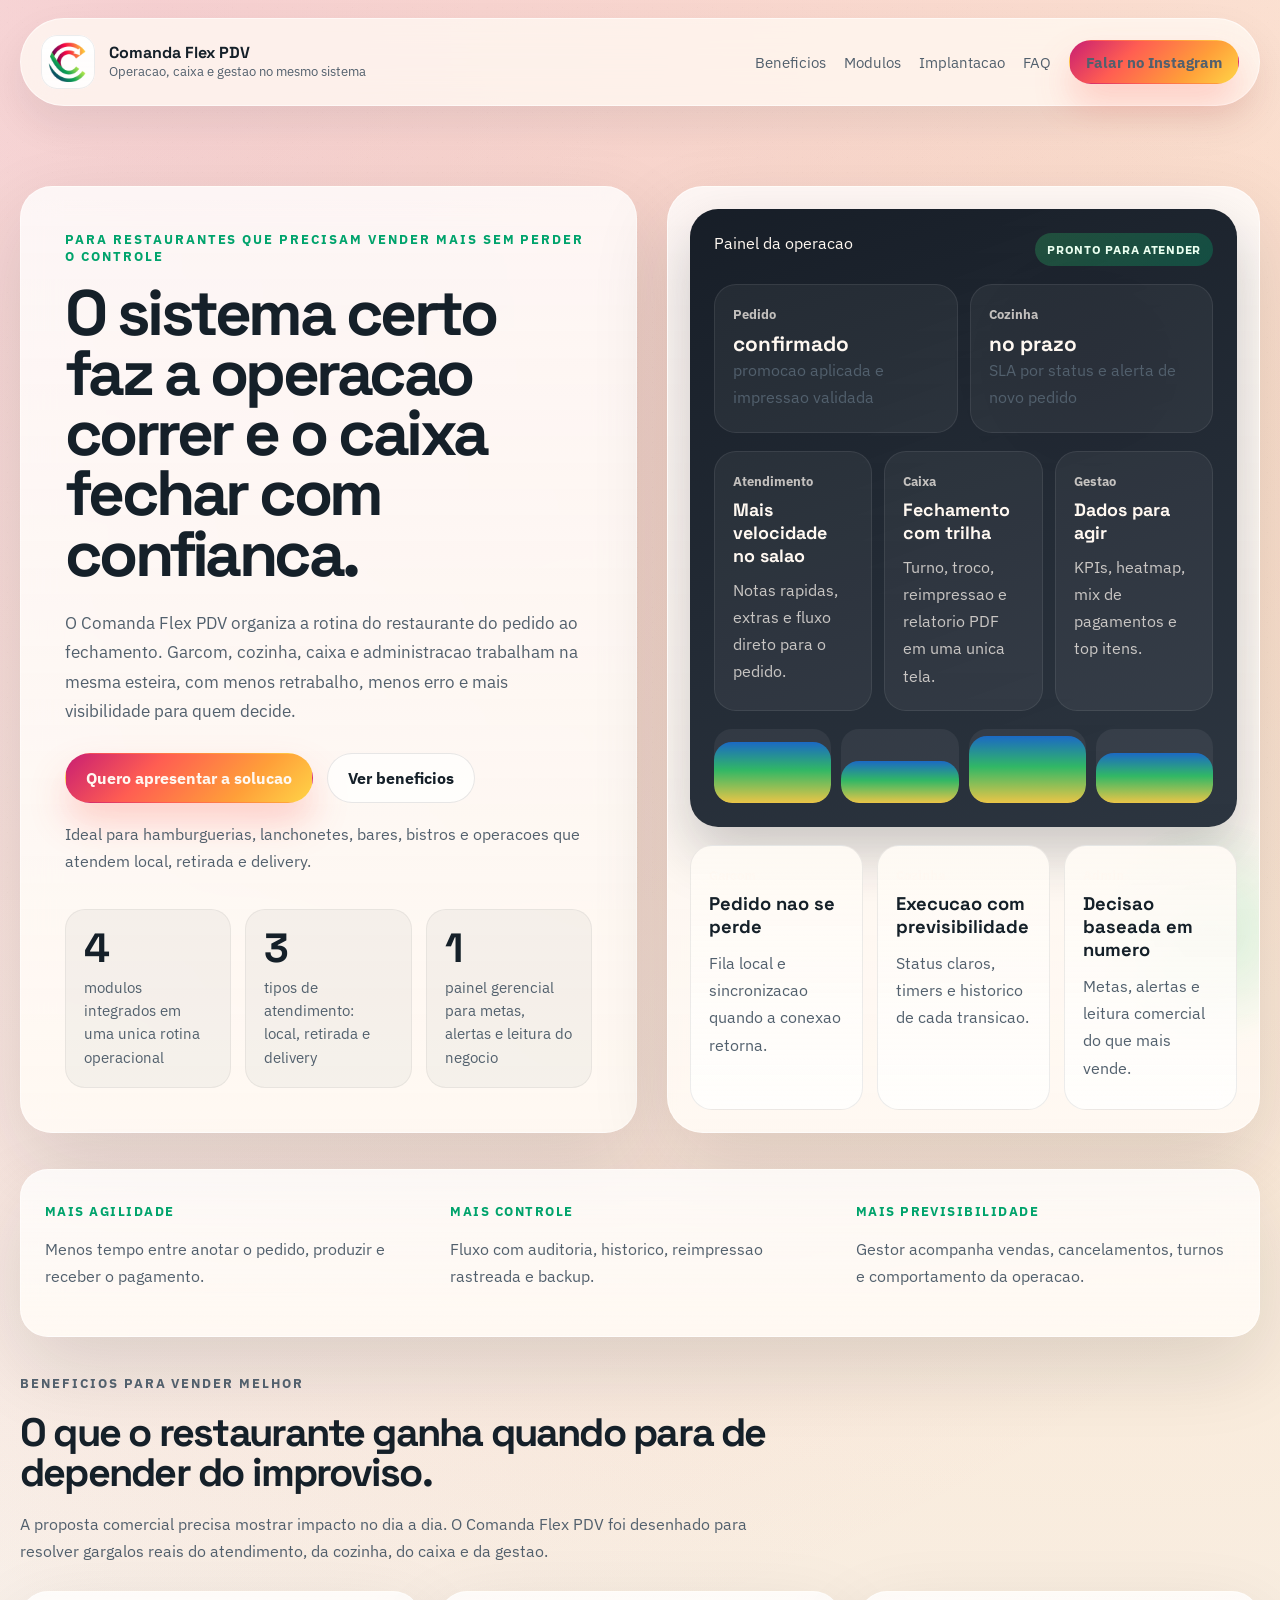
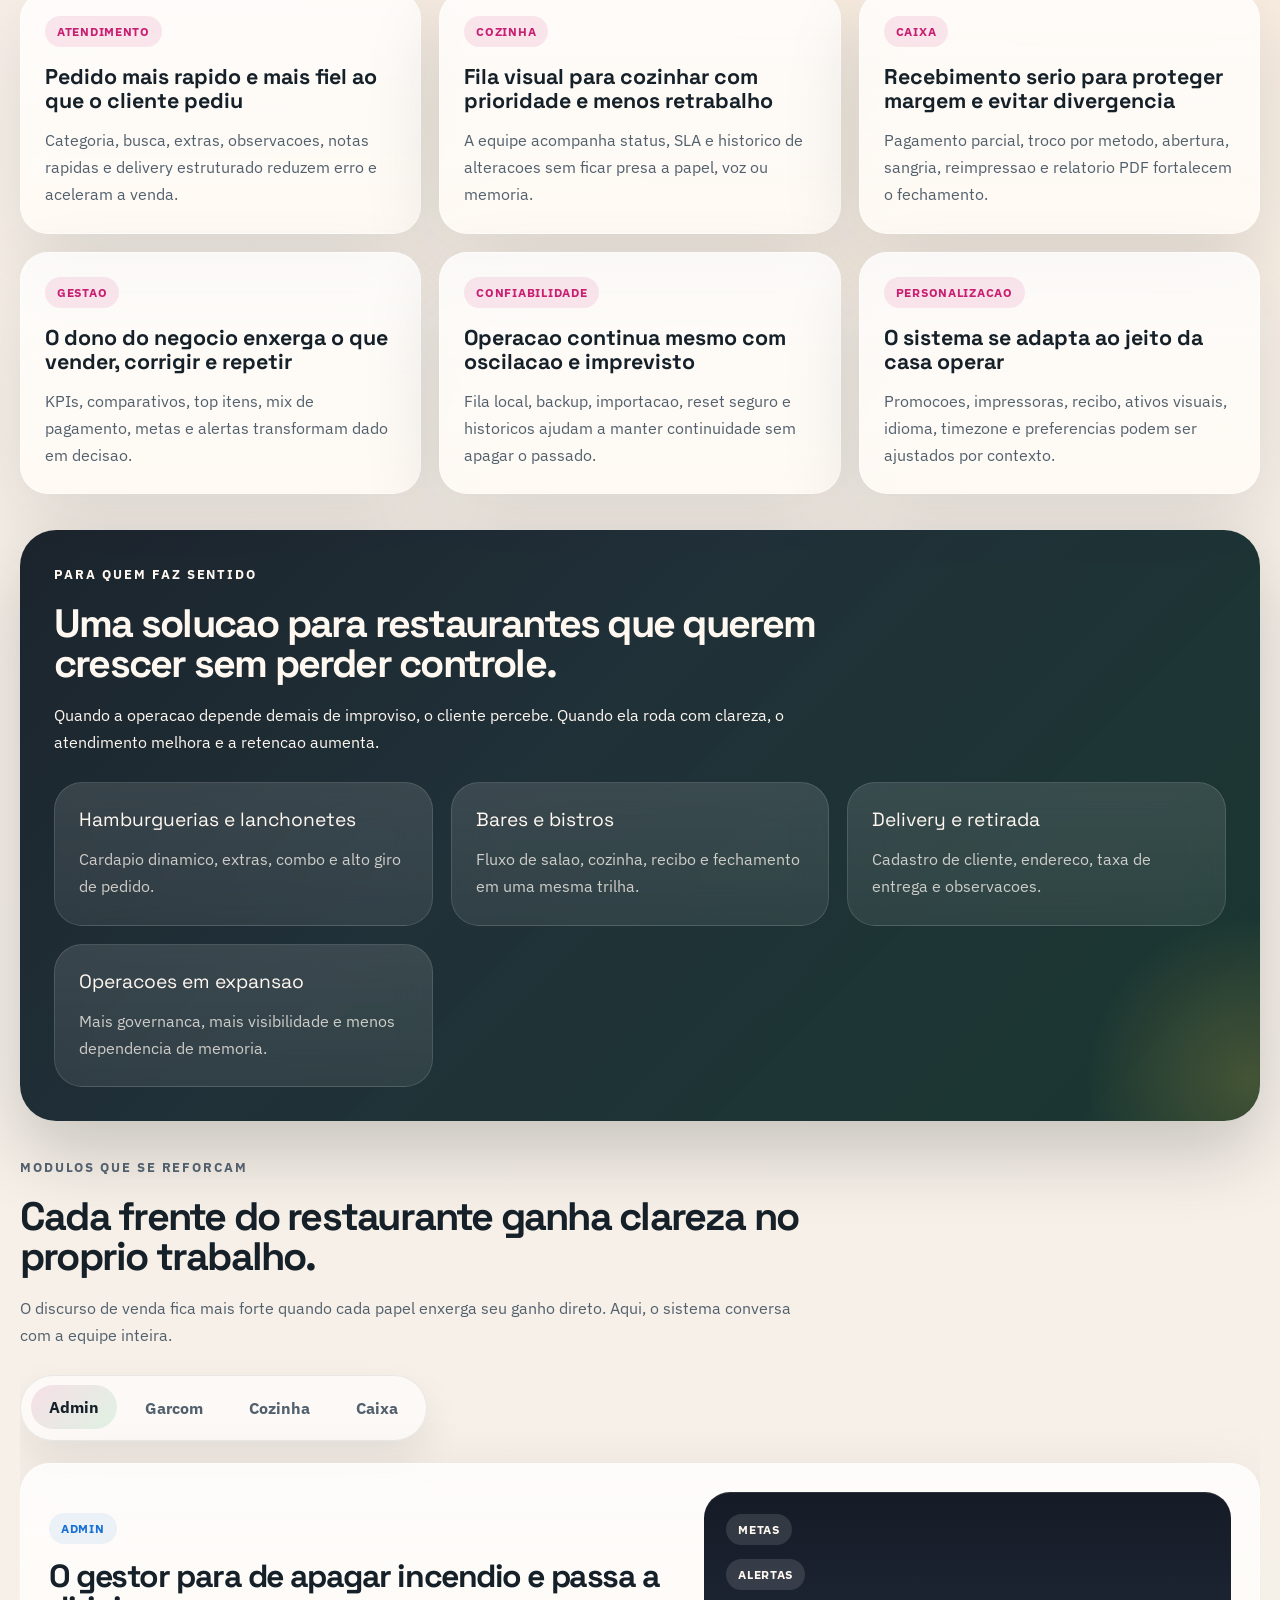
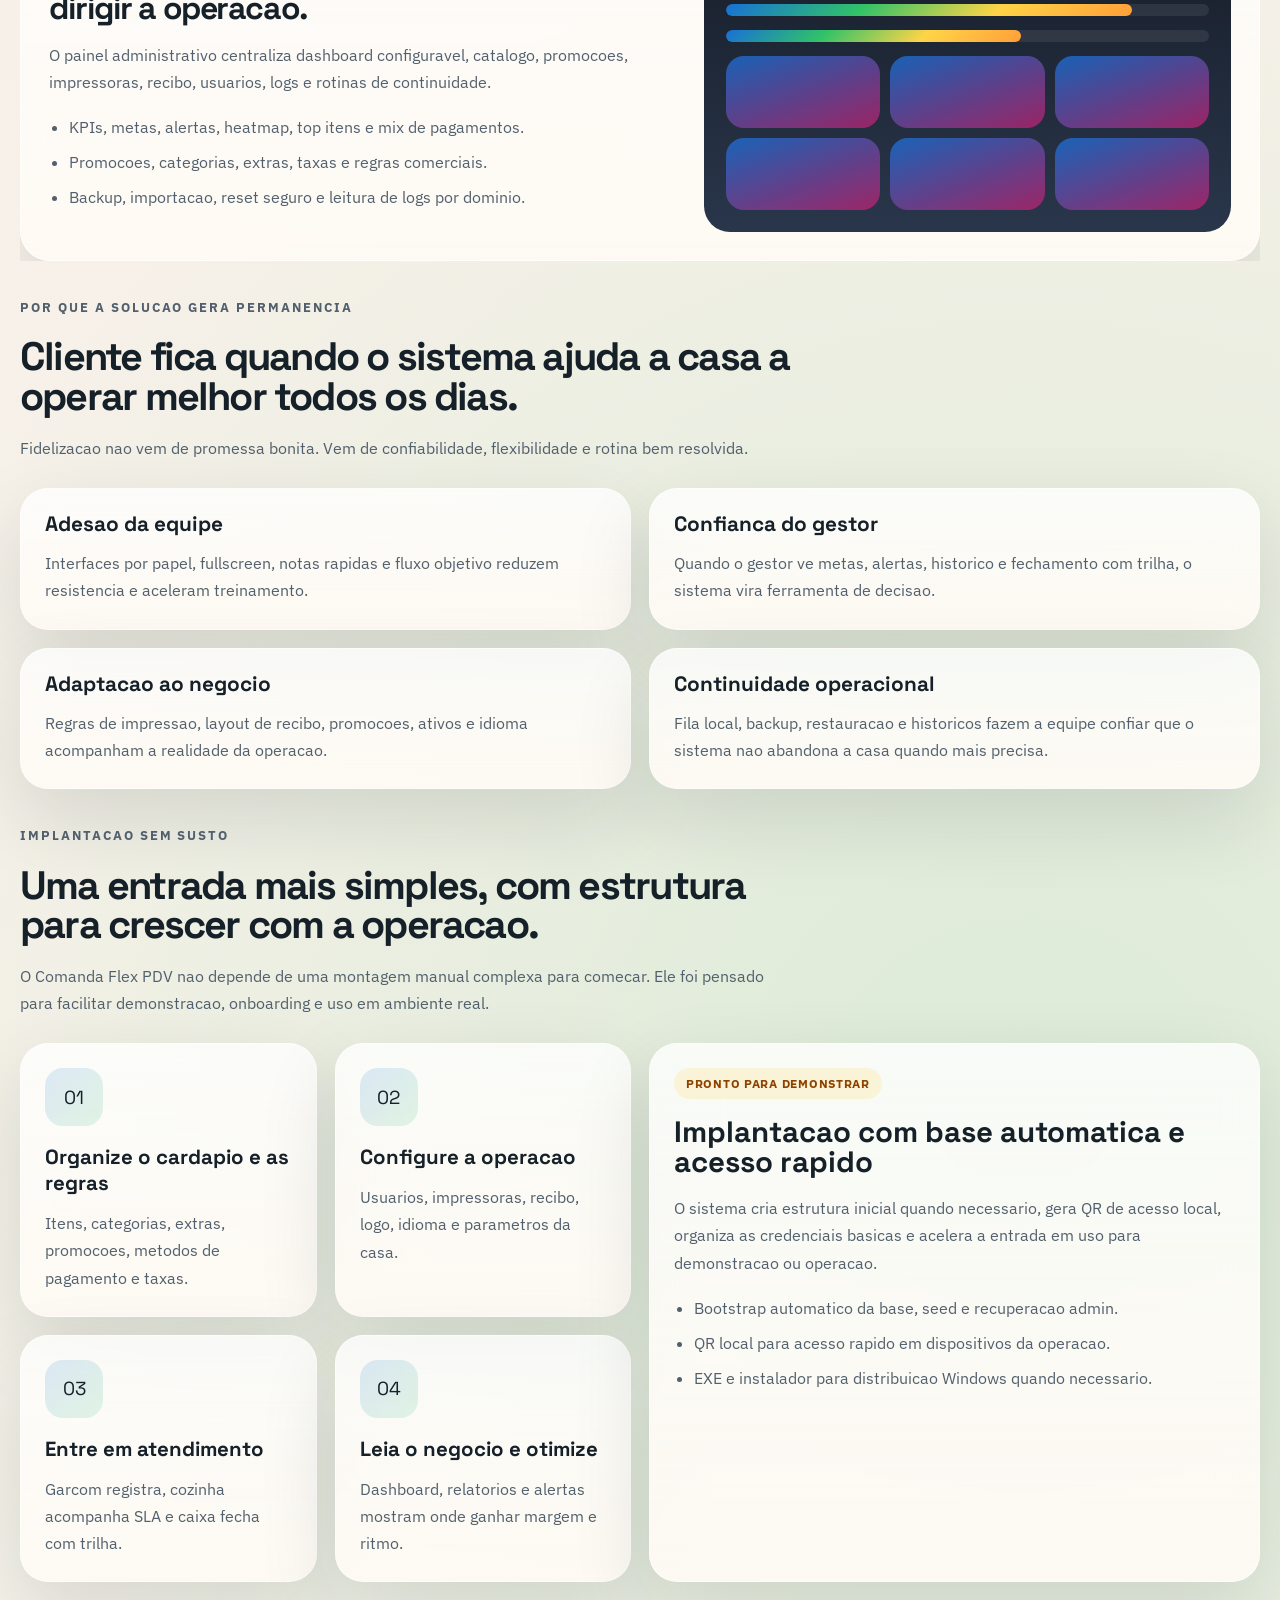
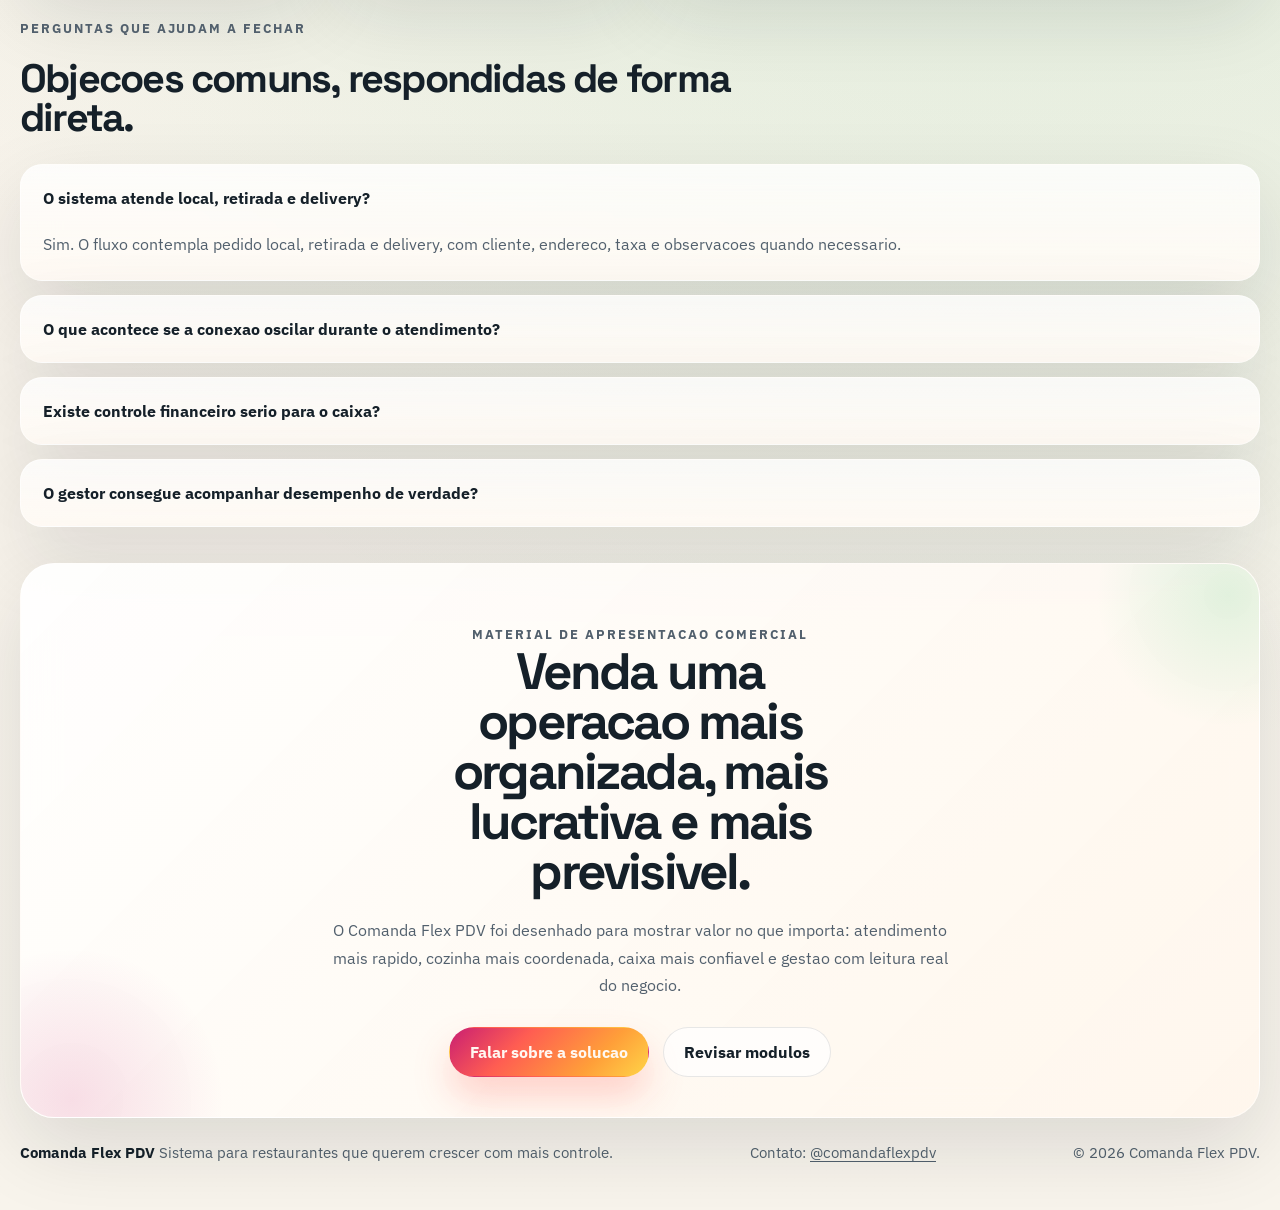
==== commit 57e38a84: "feat: reposiciona site institucional com foco comercial e conversao" ====
--- a/docs/index.html
+++ b/docs/index.html
@@ -3,11 +3,12 @@
   <head>
     <meta charset="utf-8" />
     <meta name="viewport" content="width=device-width, initial-scale=1" />
-    <title>Comanda Flex PDV | PDV web para restaurantes</title>
+    <title>Comanda Flex PDV | Sistema para restaurantes que querem vender com controle</title>
     <meta
       name="description"
-      content="Landing page do Comanda Flex PDV para GitHub Pages: um sistema PDV web para restaurantes com Admin, Garcom, Cozinha e Caixa."
+      content="Comanda Flex PDV e um sistema para restaurantes com Admin, Garcom, Cozinha e Caixa. Mais agilidade no atendimento, mais controle financeiro e mais visibilidade para o gestor."
     />
+    <meta name="theme-color" content="#ff5d52" />
     <link rel="preconnect" href="https://fonts.googleapis.com" />
     <link rel="preconnect" href="https://fonts.gstatic.com" crossorigin />
     <link
@@ -20,12 +21,13 @@
   </head>
   <body>
     <div class="page-noise" aria-hidden="true"></div>
+
     <header class="site-header">
       <a class="brand" href="#topo" aria-label="Comanda Flex PDV">
         <img class="brand-logo" src="./assets/brand-logo.png" alt="" />
         <span class="brand-copy">
           <strong>Comanda Flex PDV</strong>
-          <small>PDV web para restaurantes</small>
+          <small>Operacao, caixa e gestao no mesmo sistema</small>
         </span>
       </a>
 
@@ -39,17 +41,17 @@
       </button>
 
       <nav id="site-nav" class="site-nav" aria-label="Navegacao principal">
-        <a href="#destaques">Destaques</a>
+        <a href="#beneficios">Beneficios</a>
         <a href="#modulos">Modulos</a>
-        <a href="#tecnologia">Tecnologia</a>
-        <a href="#publicar">GitHub Pages</a>
+        <a href="#implantacao">Implantacao</a>
+        <a href="#faq">FAQ</a>
         <a
           class="button button-small button-primary"
           href="https://instagram.com/comandaflexpdv"
           target="_blank"
           rel="noreferrer"
         >
-          Instagram
+          Falar no Instagram
         </a>
       </nav>
     </header>
@@ -57,104 +59,109 @@
     <main id="topo">
       <section class="hero section-shell">
         <div class="hero-copy" data-reveal>
-          <p class="eyebrow">Pedido, cozinha, caixa e gestao na mesma esteira</p>
-          <h1>Um PDV pensado para vender bem e operar sem improviso.</h1>
+          <p class="eyebrow">Para restaurantes que precisam vender mais sem perder o controle</p>
+          <h1>O sistema certo faz a operacao correr e o caixa fechar com confianca.</h1>
           <p class="hero-lede">
-            O Comanda Flex PDV transforma a rotina do restaurante em um fluxo
-            unico: o garcom registra, a cozinha acompanha SLA, o caixa fecha com
-            rastreabilidade e a administracao enxerga indicadores reais de
-            desempenho.
+            O Comanda Flex PDV organiza a rotina do restaurante do pedido ao
+            fechamento. Garcom, cozinha, caixa e administracao trabalham na
+            mesma esteira, com menos retrabalho, menos erro e mais visibilidade
+            para quem decide.
           </p>
 
           <div class="hero-actions">
-            <a class="button button-primary" href="#modulos">Explorar modulos</a>
-            <a class="button button-secondary" href="#publicar">Publicar no GitHub Pages</a>
+            <a
+              class="button button-primary"
+              href="https://instagram.com/comandaflexpdv"
+              target="_blank"
+              rel="noreferrer"
+            >
+              Quero apresentar a solucao
+            </a>
+            <a class="button button-secondary" href="#beneficios">Ver beneficios</a>
           </div>
+
+          <p class="hero-caption">
+            Ideal para hamburguerias, lanchonetes, bares, bistros e operacoes
+            que atendem local, retirada e delivery.
+          </p>
 
           <ul class="hero-metrics" aria-label="Indicadores do produto">
             <li>
               <strong data-counter="4">4</strong>
-              <span>frentes integradas: Admin, Garcom, Cozinha e Caixa</span>
+              <span>modulos integrados em uma unica rotina operacional</span>
             </li>
             <li>
-              <strong data-counter="30">30</strong>
-              <span>rotinas operacionais entre venda, auditoria e suporte</span>
+              <strong data-counter="3">3</strong>
+              <span>tipos de atendimento: local, retirada e delivery</span>
             </li>
             <li>
               <strong data-counter="1">1</strong>
-              <span>dashboard configuravel para metas, alertas e leitura do negocio</span>
+              <span>painel gerencial para metas, alertas e leitura do negocio</span>
             </li>
           </ul>
         </div>
 
         <div class="hero-stage" data-reveal>
-          <article class="signal-board">
-            <div class="signal-board__header">
-              <span>Dashboard gerencial</span>
-              <span class="status-pill">em operacao</span>
-            </div>
-
-            <div class="signal-kpis">
-              <div class="metric-card">
-                <small>Faturamento bruto</small>
-                <strong>R$ 18.420</strong>
-                <span>Periodo customizavel</span>
-              </div>
-              <div class="metric-card">
-                <small>Ticket medio</small>
-                <strong>R$ 42,10</strong>
-                <span>Comparativo com periodo anterior</span>
-              </div>
-              <div class="metric-card">
-                <small>Cancelamentos</small>
-                <strong>2,4%</strong>
-                <span>Alerta automatico por limite</span>
-              </div>
-            </div>
-
-            <div class="heatmap-card">
-              <div class="heatmap-copy">
-                <strong>Heatmap por dia e hora</strong>
-                <p>Visual rapido para identificar picos, ociosidade e gargalos.</p>
-              </div>
-              <div class="heatmap-grid" aria-hidden="true">
-                <span style="--heat: 0.15"></span>
-                <span style="--heat: 0.28"></span>
-                <span style="--heat: 0.44"></span>
-                <span style="--heat: 0.22"></span>
-                <span style="--heat: 0.18"></span>
-                <span style="--heat: 0.56"></span>
-                <span style="--heat: 0.8"></span>
-                <span style="--heat: 0.92"></span>
-                <span style="--heat: 0.72"></span>
-                <span style="--heat: 0.5"></span>
-                <span style="--heat: 0.62"></span>
-                <span style="--heat: 0.36"></span>
-                <span style="--heat: 0.24"></span>
-                <span style="--heat: 0.58"></span>
-                <span style="--heat: 0.7"></span>
-                <span style="--heat: 0.88"></span>
-                <span style="--heat: 0.94"></span>
-                <span style="--heat: 0.66"></span>
-              </div>
-            </div>
-          </article>
-
-          <div class="signal-flow" aria-label="Fluxo operacional">
+          <article class="sales-console">
+            <div class="sales-console__header">
+              <span>Painel da operacao</span>
+              <span class="status-pill">pronto para atender</span>
+            </div>
+
+            <div class="sales-strip">
+              <div class="sales-kpi">
+                <small>Pedido</small>
+                <strong>confirmado</strong>
+                <span>promocao aplicada e impressao validada</span>
+              </div>
+              <div class="sales-kpi">
+                <small>Cozinha</small>
+                <strong>no prazo</strong>
+                <span>SLA por status e alerta de novo pedido</span>
+              </div>
+            </div>
+
+            <div class="sales-grid">
+              <article class="sales-card">
+                <small>Atendimento</small>
+                <strong>Mais velocidade no salao</strong>
+                <p>Notas rapidas, extras e fluxo direto para o pedido.</p>
+              </article>
+              <article class="sales-card">
+                <small>Caixa</small>
+                <strong>Fechamento com trilha</strong>
+                <p>Turno, troco, reimpressao e relatorio PDF em uma unica tela.</p>
+              </article>
+              <article class="sales-card">
+                <small>Gestao</small>
+                <strong>Dados para agir</strong>
+                <p>KPIs, heatmap, mix de pagamentos e top itens.</p>
+              </article>
+            </div>
+
+            <div class="signal-band" aria-hidden="true">
+              <span style="--fill: 82%"></span>
+              <span style="--fill: 57%"></span>
+              <span style="--fill: 91%"></span>
+              <span style="--fill: 68%"></span>
+            </div>
+          </article>
+
+          <div class="hero-sidecards">
             <article class="flow-card">
               <small>Garcom</small>
-              <strong>Fila local + sincronizacao</strong>
-              <p>Pedido nao se perde quando a conexao oscila.</p>
+              <strong>Pedido nao se perde</strong>
+              <p>Fila local e sincronizacao quando a conexao retorna.</p>
             </article>
             <article class="flow-card">
               <small>Cozinha</small>
-              <strong>SLA por status</strong>
-              <p>Temporizador, alerta sonoro e historico no mesmo painel.</p>
+              <strong>Execucao com previsibilidade</strong>
+              <p>Status claros, timers e historico de cada transicao.</p>
             </article>
             <article class="flow-card">
-              <small>Caixa</small>
-              <strong>Fechamento com trilha</strong>
-              <p>Turno, diferenca, troco sugerido e relatorio PDF.</p>
+              <small>Admin</small>
+              <strong>Decisao baseada em numero</strong>
+              <p>Metas, alertas e leitura comercial do que mais vende.</p>
             </article>
           </div>
         </div>
@@ -162,94 +169,125 @@
 
       <section class="proof-bar section-shell" data-reveal>
         <article class="proof-item">
-          <span>Operacao ponta a ponta</span>
-          <p>Do pedido ao recibo, cada etapa tem contexto, regra e auditoria.</p>
+          <span>Mais agilidade</span>
+          <p>Menos tempo entre anotar o pedido, produzir e receber o pagamento.</p>
         </article>
         <article class="proof-item">
-          <span>Confianca em campo</span>
-          <p>Impressao por setor, QR de acesso local e bootstrap automatico do ambiente.</p>
+          <span>Mais controle</span>
+          <p>Fluxo com auditoria, historico, reimpressao rastreada e backup.</p>
         </article>
         <article class="proof-item">
-          <span>Gestao acionavel</span>
-          <p>KPIs, metas, alertas, top itens e mix de pagamento para ler o negocio.</p>
+          <span>Mais previsibilidade</span>
+          <p>Gestor acompanha vendas, cancelamentos, turnos e comportamento da operacao.</p>
         </article>
       </section>
 
-      <section id="destaques" class="section-shell">
+      <section id="beneficios" class="section-shell">
         <div class="section-heading" data-reveal>
-          <p class="eyebrow">Por que essa pagina existe</p>
-          <h2>O projeto merece ser apresentado como produto.</h2>
+          <p class="eyebrow">Beneficios para vender melhor</p>
+          <h2>O que o restaurante ganha quando para de depender do improviso.</h2>
           <p>
-            O Comanda Flex PDV nao e so um CRUD de pedidos. Ele entrega
-            operacao, governanca, continuidade e visibilidade comercial em uma
-            estrutura unica.
+            A proposta comercial precisa mostrar impacto no dia a dia. O Comanda
+            Flex PDV foi desenhado para resolver gargalos reais do atendimento,
+            da cozinha, do caixa e da gestao.
           </p>
         </div>
 
         <div class="feature-grid">
           <article class="feature-card" data-reveal>
-            <span class="feature-tag">Fluxo</span>
-            <h3>Pedido sai do salao e chega na producao com menos ruído</h3>
-            <p>
-              Categoria, busca, extras, notas rapidas, delivery, promocao
-              automatica e validacao de impressora antes da gravacao.
+            <span class="feature-tag">Atendimento</span>
+            <h3>Pedido mais rapido e mais fiel ao que o cliente pediu</h3>
+            <p>
+              Categoria, busca, extras, observacoes, notas rapidas e delivery
+              estruturado reduzem erro e aceleram a venda.
+            </p>
+          </article>
+
+          <article class="feature-card" data-reveal>
+            <span class="feature-tag">Cozinha</span>
+            <h3>Fila visual para cozinhar com prioridade e menos retrabalho</h3>
+            <p>
+              A equipe acompanha status, SLA e historico de alteracoes sem ficar
+              presa a papel, voz ou memoria.
+            </p>
+          </article>
+
+          <article class="feature-card" data-reveal>
+            <span class="feature-tag">Caixa</span>
+            <h3>Recebimento serio para proteger margem e evitar divergencia</h3>
+            <p>
+              Pagamento parcial, troco por metodo, abertura, sangria,
+              reimpressao e relatorio PDF fortalecem o fechamento.
+            </p>
+          </article>
+
+          <article class="feature-card" data-reveal>
+            <span class="feature-tag">Gestao</span>
+            <h3>O dono do negocio enxerga o que vender, corrigir e repetir</h3>
+            <p>
+              KPIs, comparativos, top itens, mix de pagamento, metas e alertas
+              transformam dado em decisao.
             </p>
           </article>
 
           <article class="feature-card" data-reveal>
             <span class="feature-tag">Confiabilidade</span>
-            <h3>Operacao continua mesmo quando a rede falha</h3>
-            <p>
-              O modulo do garcom monitora conectividade, guarda pedidos em fila
-              local e sincroniza quando o servidor volta.
+            <h3>Operacao continua mesmo com oscilacao e imprevisto</h3>
+            <p>
+              Fila local, backup, importacao, reset seguro e historicos ajudam a
+              manter continuidade sem apagar o passado.
             </p>
           </article>
 
           <article class="feature-card" data-reveal>
-            <span class="feature-tag">Cozinha</span>
-            <h3>SLA visivel, historico auditavel e alerta sonoro de novo pedido</h3>
-            <p>
-              A cozinha trabalha com status configuraveis, timers por etapa e
-              transicoes registradas por usuario e motivo.
-            </p>
-          </article>
-
-          <article class="feature-card" data-reveal>
-            <span class="feature-tag">Financeiro</span>
-            <h3>Caixa com abertura, reforco, sangria, divergencia e relatorio</h3>
-            <p>
-              O recebimento aceita pagamentos parciais, respeita troco por
-              metodo e emite comprovante com reimpressao rastreada.
-            </p>
-          </article>
-
-          <article class="feature-card" data-reveal>
-            <span class="feature-tag">Gestao</span>
-            <h3>Dashboard que liga faturamento a comportamento operacional</h3>
-            <p>
-              KPIs, heatmap, top itens, mix de pagamentos, metas, comparativos e
-              alertas ajudam o admin a enxergar mais que a venda bruta.
-            </p>
-          </article>
-
-          <article class="feature-card" data-reveal>
-            <span class="feature-tag">Continuidade</span>
-            <h3>Backup, importacao, reset seguro e logs segmentados por dominio</h3>
-            <p>
-              O sistema foi estruturado para recuperar ambiente, preservar
-              historico e sustentar auditoria tecnica e operacional.
-            </p>
+            <span class="feature-tag">Personalizacao</span>
+            <h3>O sistema se adapta ao jeito da casa operar</h3>
+            <p>
+              Promocoes, impressoras, recibo, ativos visuais, idioma, timezone
+              e preferencias podem ser ajustados por contexto.
+            </p>
+          </article>
+        </div>
+      </section>
+
+      <section class="section-shell audience-shell">
+        <div class="section-heading section-heading--light" data-reveal>
+          <p class="eyebrow">Para quem faz sentido</p>
+          <h2>Uma solucao para restaurantes que querem crescer sem perder controle.</h2>
+          <p>
+            Quando a operacao depende demais de improviso, o cliente percebe.
+            Quando ela roda com clareza, o atendimento melhora e a retencao
+            aumenta.
+          </p>
+        </div>
+
+        <div class="audience-grid">
+          <article class="audience-card" data-reveal>
+            <span>Hamburguerias e lanchonetes</span>
+            <p>Cardapio dinamico, extras, combo e alto giro de pedido.</p>
+          </article>
+          <article class="audience-card" data-reveal>
+            <span>Bares e bistros</span>
+            <p>Fluxo de salao, cozinha, recibo e fechamento em uma mesma trilha.</p>
+          </article>
+          <article class="audience-card" data-reveal>
+            <span>Delivery e retirada</span>
+            <p>Cadastro de cliente, endereco, taxa de entrega e observacoes.</p>
+          </article>
+          <article class="audience-card" data-reveal>
+            <span>Operacoes em expansao</span>
+            <p>Mais governanca, mais visibilidade e menos dependencia de memoria.</p>
           </article>
         </div>
       </section>
 
       <section id="modulos" class="section-shell modules-shell">
         <div class="section-heading" data-reveal>
-          <p class="eyebrow">Visao por modulo</p>
-          <h2>Quatro papeis, uma unica linguagem operacional.</h2>
+          <p class="eyebrow">Modulos que se reforcam</p>
+          <h2>Cada frente do restaurante ganha clareza no proprio trabalho.</h2>
           <p>
-            A narrativa comercial fica mais forte quando cada frente do
-            restaurante enxerga seu ganho direto no sistema.
+            O discurso de venda fica mais forte quando cada papel enxerga seu
+            ganho direto. Aqui, o sistema conversa com a equipe inteira.
           </p>
         </div>
 
@@ -311,16 +349,16 @@
           >
             <div class="module-copy">
               <span class="module-kicker">Admin</span>
-              <h3>Governanca, configuracao e leitura do negocio no mesmo painel</h3>
+              <h3>O gestor para de apagar incendio e passa a dirigir a operacao.</h3>
               <p>
-                O modulo administrativo centraliza dashboard configuravel,
-                catalogo, promocoes, metodos de pagamento, impressoras, recibo,
-                usuarios, logs e rotinas de backup.
+                O painel administrativo centraliza dashboard configuravel,
+                catalogo, promocoes, impressoras, recibo, usuarios, logs e
+                rotinas de continuidade.
               </p>
               <ul class="module-list">
-                <li>Heatmap, KPIs, metas, alertas e preferencia por usuario.</li>
-                <li>Itens, categorias, extras, promocao e taxa de entrega.</li>
-                <li>Backup JSON, importacao e reset com copia de seguranca previa.</li>
+                <li>KPIs, metas, alertas, heatmap, top itens e mix de pagamentos.</li>
+                <li>Promocoes, categorias, extras, taxas e regras comerciais.</li>
+                <li>Backup, importacao, reset seguro e leitura de logs por dominio.</li>
               </ul>
             </div>
 
@@ -351,27 +389,27 @@
           >
             <div class="module-copy">
               <span class="module-kicker">Garcom</span>
-              <h3>Pedido rapido, delivery estruturado e protecao contra queda de conexao</h3>
+              <h3>Mais mesa atendida com menos friccao para quem vende.</h3>
               <p>
-                O garcom trabalha com categorias, busca, extras, observacoes,
-                notas rapidas, historico, reimpressao e fluxo completo para
-                cliente e endereco no delivery.
+                O atendimento fica rapido e padronizado, com busca, categorias,
+                extras, observacoes, promocoes automaticas e fluxo completo para
+                local, retirada e delivery.
               </p>
               <ul class="module-list">
-                <li>Promocoes entram automaticamente no momento do pedido.</li>
-                <li>Modo offline com fila local e sincronizacao posterior.</li>
-                <li>Validacao de impressora evita pedido sem comprovante operacional.</li>
+                <li>Notas rapidas e revisao antes da confirmacao do pedido.</li>
+                <li>Fila local para pedidos quando a conexao oscila.</li>
+                <li>Historico, reimpressao e cancelamento com motivo quando permitido.</li>
               </ul>
             </div>
 
             <div class="module-mock module-mock--waiter" aria-hidden="true">
-              <div class="order-chip">burger + cheddar</div>
-              <div class="order-chip">combo promo</div>
+              <div class="order-chip">burger duplo + bacon</div>
+              <div class="order-chip">combo promocional</div>
               <div class="order-chip">delivery</div>
-              <div class="order-note">sem cebola | extra molho</div>
+              <div class="order-note">sem cebola | extra molho | taxa aplicada</div>
               <div class="sync-strip">
                 <span class="sync-dot"></span>
-                <strong>fila local pronta para sincronizar</strong>
+                <strong>pedido protegido para sincronizar</strong>
               </div>
             </div>
           </article>
@@ -387,16 +425,15 @@
           >
             <div class="module-copy">
               <span class="module-kicker">Cozinha</span>
-              <h3>Fila visual, timers por status e rastreabilidade de cada mudanca</h3>
+              <h3>A producao trabalha com fila visual, prioridade e historico.</h3>
               <p>
-                A cozinha mostra a carga operacional em cards, permite filtrar
-                estados, reordenar status, cancelar com motivo e registrar cada
-                transicao no historico do pedido.
+                O time acompanha a carga de pedidos por status, sabe o que esta
+                atrasando e registra cada transicao com contexto.
               </p>
               <ul class="module-list">
-                <li>SLA configuravel por status, com leitura rapida de atraso.</li>
-                <li>Alerta sonoro para novos pedidos e foco em fullscreen.</li>
-                <li>Historico expandido para auditoria de execucao.</li>
+                <li>SLA configuravel por etapa para evitar perda de tempo invisivel.</li>
+                <li>Alerta sonoro e fullscreen para operacao intensa.</li>
+                <li>Cancelamento com motivo e historico expandido por pedido.</li>
               </ul>
             </div>
 
@@ -427,16 +464,16 @@
           >
             <div class="module-copy">
               <span class="module-kicker">Caixa</span>
-              <h3>Fechamento serio para uma rotina que normalmente vive no improviso</h3>
+              <h3>O recebimento deixa de ser um ponto cego do restaurante.</h3>
               <p>
-                O caixa recebe pagamentos parciais, calcula troco conforme
-                metodo, controla turno, registra entradas e retiradas e gera
-                relatorios PDF com divergencia de fechamento.
+                A rotina do caixa combina agilidade no atendimento com
+                rastreabilidade financeira para reduzir divergencia e dar mais
+                confianca ao fechamento.
               </p>
               <ul class="module-list">
-                <li>Abertura, reforco, sangria e fechamento na mesma trilha.</li>
-                <li>Recibos recentes, reimpressao e comprovante agrupado por pedido.</li>
-                <li>Sugestao de troco para acelerar atendimento no terminal.</li>
+                <li>Pagamento parcial, troco por metodo e sugestao de troco.</li>
+                <li>Abertura, reforco, sangria, fechamento e relatorio PDF.</li>
+                <li>Recibos recentes, reimpressao e historico por pedido.</li>
               </ul>
             </div>
 
@@ -458,171 +495,148 @@
         </div>
       </section>
 
-      <section class="section-shell timeline-shell">
+      <section class="section-shell retention-shell">
         <div class="section-heading" data-reveal>
-          <p class="eyebrow">Fluxo de valor</p>
-          <h2>Uma venda percorre o sistema de forma clara.</h2>
+          <p class="eyebrow">Por que a solucao gera permanencia</p>
+          <h2>Cliente fica quando o sistema ajuda a casa a operar melhor todos os dias.</h2>
           <p>
-            Essa leitura ajuda tanto em proposta comercial quanto em portfolio:
-            fica evidente onde o produto reduz erro, tempo e retrabalho.
+            Fidelizacao nao vem de promessa bonita. Vem de confiabilidade,
+            flexibilidade e rotina bem resolvida.
           </p>
         </div>
 
-        <div class="timeline" data-reveal>
-          <article class="timeline-step">
-            <span>01</span>
-            <h3>Captura precisa</h3>
-            <p>Garcom monta o pedido com extras, notas e tipo de atendimento.</p>
-          </article>
-          <article class="timeline-step">
-            <span>02</span>
-            <h3>Execucao visivel</h3>
-            <p>Cozinha acompanha fila, SLA, prioridade e historico de status.</p>
-          </article>
-          <article class="timeline-step">
-            <span>03</span>
-            <h3>Recebimento controlado</h3>
-            <p>Caixa registra pagamentos, troco, turno e comprovantes.</p>
-          </article>
-          <article class="timeline-step">
-            <span>04</span>
-            <h3>Decisao gerencial</h3>
-            <p>Admin transforma a operacao em KPI, meta, alerta e acao.</p>
-          </article>
-        </div>
-      </section>
-
-      <section id="tecnologia" class="section-shell">
+        <div class="retention-grid">
+          <article class="retention-card" data-reveal>
+            <h3>Adesao da equipe</h3>
+            <p>
+              Interfaces por papel, fullscreen, notas rapidas e fluxo objetivo
+              reduzem resistencia e aceleram treinamento.
+            </p>
+          </article>
+          <article class="retention-card" data-reveal>
+            <h3>Confianca do gestor</h3>
+            <p>
+              Quando o gestor ve metas, alertas, historico e fechamento com
+              trilha, o sistema vira ferramenta de decisao.
+            </p>
+          </article>
+          <article class="retention-card" data-reveal>
+            <h3>Adaptacao ao negocio</h3>
+            <p>
+              Regras de impressao, layout de recibo, promocoes, ativos e idioma
+              acompanham a realidade da operacao.
+            </p>
+          </article>
+          <article class="retention-card" data-reveal>
+            <h3>Continuidade operacional</h3>
+            <p>
+              Fila local, backup, restauracao e historicos fazem a equipe confiar
+              que o sistema nao abandona a casa quando mais precisa.
+            </p>
+          </article>
+        </div>
+      </section>
+
+      <section id="implantacao" class="section-shell implementation-shell">
         <div class="section-heading" data-reveal>
-          <p class="eyebrow">Base tecnica</p>
-          <h2>Produto funcional com stack objetiva e implantacao simples.</h2>
+          <p class="eyebrow">Implantacao sem susto</p>
+          <h2>Uma entrada mais simples, com estrutura para crescer com a operacao.</h2>
           <p>
-            A pagina tambem comunica maturidade tecnica: o projeto ja nasceu com
-            bootstrap, instalador, PDF, QR local e separacao clara de modulos.
+            O Comanda Flex PDV nao depende de uma montagem manual complexa para
+            comecar. Ele foi pensado para facilitar demonstracao, onboarding e
+            uso em ambiente real.
           </p>
         </div>
 
-        <div class="stack-grid">
-          <article class="stack-card" data-reveal>
-            <h3>Flask + Jinja + JavaScript</h3>
-            <p>
-              Estrutura web direta, leve e facil de manter para uma operacao que
-              precisa rodar sem um front-end pesado.
-            </p>
-          </article>
-
-          <article class="stack-card" data-reveal>
-            <h3>SQLite com bootstrap automatico</h3>
-            <p>
-              Ao iniciar, o sistema cria base, schema, seed e recupera admin
-              generico quando necessario.
-            </p>
-          </article>
-
-          <article class="stack-card" data-reveal>
-            <h3>Waitress, QR local e acesso rapido</h3>
-            <p>
-              O servidor pode subir com QR de acesso pela rede local para
-              acelerar uso em terminais moveis.
-            </p>
-          </article>
-
-          <article class="stack-card" data-reveal>
-            <h3>PDF, impressao e identidade visual</h3>
-            <p>
-              ReportLab, Pillow e configuracao de recibo permitem padronizar
-              documentos, vias e ativos do estabelecimento.
-            </p>
-          </article>
-
-          <article class="stack-card" data-reveal>
-            <h3>i18n, fuso e configuracao por operacao</h3>
-            <p>
-              O sistema contempla linguagem, timezone, performance preset e
-              preferencias voltadas ao contexto real do restaurante.
-            </p>
-          </article>
-
-          <article class="stack-card" data-reveal>
-            <h3>Empacotamento Windows pronto</h3>
-            <p>
-              A pipeline ja considera PyInstaller, Inno Setup e metadados
-              centralizados para gerar EXE e instalador.
-            </p>
-          </article>
-        </div>
-
-        <div class="deployment-callout" data-reveal>
-          <div>
-            <p class="eyebrow">Esta landing page</p>
-            <h3>Separada do Flask para publicar rapido no GitHub Pages</h3>
-            <p>
-              O material promocional fica em uma camada estatica. Isso evita
-              build de front-end, simplifica manutencao e deixa a divulgacao
-              independente do app principal.
-            </p>
+        <div class="implementation-grid">
+          <div class="timeline" data-reveal>
+            <article class="timeline-step">
+              <span>01</span>
+              <h3>Organize o cardapio e as regras</h3>
+              <p>Itens, categorias, extras, promocoes, metodos de pagamento e taxas.</p>
+            </article>
+            <article class="timeline-step">
+              <span>02</span>
+              <h3>Configure a operacao</h3>
+              <p>Usuarios, impressoras, recibo, logo, idioma e parametros da casa.</p>
+            </article>
+            <article class="timeline-step">
+              <span>03</span>
+              <h3>Entre em atendimento</h3>
+              <p>Garcom registra, cozinha acompanha SLA e caixa fecha com trilha.</p>
+            </article>
+            <article class="timeline-step">
+              <span>04</span>
+              <h3>Leia o negocio e otimize</h3>
+              <p>Dashboard, relatorios e alertas mostram onde ganhar margem e ritmo.</p>
+            </article>
           </div>
 
-          <pre class="code-block"><code>docs/
-  index.html
-  assets/site.css
-  assets/site.js
-
-.github/workflows/
-  deploy-pages.yml
-
-scripts/
-  preview-pages.ps1</code></pre>
-        </div>
-      </section>
-
-      <section id="publicar" class="section-shell publish-shell">
+          <article class="implementation-card" data-reveal>
+            <span class="feature-tag feature-tag--warm">Pronto para demonstrar</span>
+            <h3>Implantacao com base automatica e acesso rapido</h3>
+            <p>
+              O sistema cria estrutura inicial quando necessario, gera QR de
+              acesso local, organiza as credenciais basicas e acelera a entrada
+              em uso para demonstracao ou operacao.
+            </p>
+            <ul class="module-list">
+              <li>Bootstrap automatico da base, seed e recuperacao admin.</li>
+              <li>QR local para acesso rapido em dispositivos da operacao.</li>
+              <li>EXE e instalador para distribuicao Windows quando necessario.</li>
+            </ul>
+          </article>
+        </div>
+      </section>
+
+      <section id="faq" class="section-shell faq-shell">
         <div class="section-heading" data-reveal>
-          <p class="eyebrow">Publicacao</p>
-          <h2>A pagina ja esta pronta para ir ao ar.</h2>
-          <p>
-            O fluxo mais simples e subir o repositorio e usar o GitHub Actions
-            para publicar o conteudo de <code>docs/</code> como site oficial.
-          </p>
-        </div>
-
-        <div class="publish-grid">
-          <article class="publish-card" data-reveal>
-            <h3>O que foi preparado</h3>
-            <ul>
-              <li>Landing page com narrativa comercial e modulos interativos.</li>
-              <li>CSS proprio, responsivo e com identidade alinhada ao projeto.</li>
-              <li>JavaScript para tabs, animacao de entrada e contador.</li>
-            </ul>
-          </article>
-
-          <article class="publish-card" data-reveal>
-            <h3>Como colocar no ar</h3>
-            <ol>
-              <li>Envie a branch principal para o GitHub.</li>
-              <li>Em <strong>Settings &gt; Pages</strong>, selecione <strong>GitHub Actions</strong>.</li>
-              <li>O workflow publica automaticamente a pasta <code>docs/</code>.</li>
-            </ol>
-          </article>
-
-          <article class="publish-card publish-card--accent" data-reveal>
-            <h3>Preview local</h3>
-            <p>
-              Para revisar antes do push, rode o script PowerShell e abra o
-              endereco local gerado pelo servidor HTTP.
-            </p>
-            <pre class="code-inline"><code>.\scripts\preview-pages.ps1</code></pre>
-          </article>
+          <p class="eyebrow">Perguntas que ajudam a fechar</p>
+          <h2>Objecoes comuns, respondidas de forma direta.</h2>
+        </div>
+
+        <div class="faq-list" data-reveal>
+          <details class="faq-item" open>
+            <summary>O sistema atende local, retirada e delivery?</summary>
+            <p>
+              Sim. O fluxo contempla pedido local, retirada e delivery, com
+              cliente, endereco, taxa e observacoes quando necessario.
+            </p>
+          </details>
+
+          <details class="faq-item">
+            <summary>O que acontece se a conexao oscilar durante o atendimento?</summary>
+            <p>
+              O modulo do garcom monitora conectividade, guarda pedidos em fila
+              local e sincroniza quando o servidor volta.
+            </p>
+          </details>
+
+          <details class="faq-item">
+            <summary>Existe controle financeiro serio para o caixa?</summary>
+            <p>
+              Sim. O caixa trabalha com abertura, reforco, sangria, fechamento,
+              divergencia, pagamentos por metodo, troco e relatorios PDF.
+            </p>
+          </details>
+
+          <details class="faq-item">
+            <summary>O gestor consegue acompanhar desempenho de verdade?</summary>
+            <p>
+              Sim. O dashboard entrega KPIs, comparativos, mix de pagamentos,
+              heatmap, top itens, metas e alertas por configuracao.
+            </p>
+          </details>
         </div>
       </section>
 
       <section class="closing-cta section-shell" data-reveal>
-        <p class="eyebrow">Material pronto para portfolio, proposta ou pre-lancamento</p>
-        <h2>Agora o projeto tem uma vitrine que fala a lingua do negocio.</h2>
+        <p class="eyebrow">Material de apresentacao comercial</p>
+        <h2>Venda uma operacao mais organizada, mais lucrativa e mais previsivel.</h2>
         <p>
-          Em vez de listar arquivos e rotas, a pagina vende o que realmente
-          importa para quem decide: controle, agilidade, previsibilidade e
-          capacidade de crescer sem perder a operacao da mao.
+          O Comanda Flex PDV foi desenhado para mostrar valor no que importa:
+          atendimento mais rapido, cozinha mais coordenada, caixa mais confiavel
+          e gestao com leitura real do negocio.
         </p>
 
         <div class="hero-actions">
@@ -632,9 +646,9 @@
             target="_blank"
             rel="noreferrer"
           >
-            Abrir Instagram do projeto
+            Falar sobre a solucao
           </a>
-          <a class="button button-secondary" href="#topo">Voltar ao topo</a>
+          <a class="button button-secondary" href="#modulos">Revisar modulos</a>
         </div>
       </section>
     </main>
@@ -642,7 +656,10 @@
     <footer class="site-footer">
       <p>
         <strong>Comanda Flex PDV</strong>
-        <span>Landing page estatica para GitHub Pages.</span>
+        <span>Sistema para restaurantes que querem crescer com mais controle.</span>
+      </p>
+      <p>
+        Contato: <a href="https://instagram.com/comandaflexpdv" target="_blank" rel="noreferrer">@comandaflexpdv</a>
       </p>
       <p>&copy; <span id="current-year">2026</span> Comanda Flex PDV.</p>
     </footer>
--- a/docs/assets/site.css
+++ b/docs/assets/site.css
@@ -1,22 +1,24 @@
 :root {
-  --bg: #f6efe4;
-  --bg-soft: rgba(255, 255, 255, 0.72);
-  --surface: rgba(255, 252, 247, 0.9);
-  --surface-strong: #fffaf3;
-  --surface-accent: rgba(20, 32, 28, 0.04);
-  --text: #14201c;
-  --text-soft: #4d6057;
-  --line: rgba(20, 32, 28, 0.12);
-  --line-strong: rgba(20, 32, 28, 0.22);
-  --shadow: 0 30px 70px rgba(20, 32, 28, 0.13);
-  --shadow-soft: 0 18px 40px rgba(20, 32, 28, 0.08);
-  --green: #1fb86a;
-  --green-deep: #0f7a5f;
-  --orange: #ff9d3f;
-  --yellow: #ffd34f;
-  --red: #ff5b6d;
-  --magenta: #cf2676;
-  --blue: #2460d9;
+  --bg: #f6efe7;
+  --bg-alt: #fff8f1;
+  --surface: rgba(255, 252, 247, 0.82);
+  --surface-strong: #fffaf4;
+  --surface-dark: rgba(18, 28, 36, 0.92);
+  --text: #152029;
+  --text-soft: #52606d;
+  --text-inverse: #fff8f1;
+  --line: rgba(21, 32, 41, 0.1);
+  --line-strong: rgba(21, 32, 41, 0.18);
+  --shadow: 0 30px 80px rgba(20, 24, 37, 0.12);
+  --shadow-soft: 0 18px 40px rgba(20, 24, 37, 0.08);
+  --magenta: #c91f72;
+  --red: #ff5d52;
+  --orange: #ff9f39;
+  --yellow: #ffd447;
+  --green: #31c268;
+  --teal: #00a36c;
+  --blue: #1870d6;
+  --ink: #0f1720;
   --font-display: "Space Grotesk", "Trebuchet MS", sans-serif;
   --font-body: "IBM Plex Sans", "Segoe UI", sans-serif;
   --radius-xl: 32px;
@@ -38,14 +40,14 @@
 
 body {
   margin: 0;
+  min-height: 100vh;
   color: var(--text);
   font-family: var(--font-body);
   background:
-    radial-gradient(circle at 15% 0%, rgba(255, 91, 109, 0.16), transparent 28%),
-    radial-gradient(circle at 85% 12%, rgba(255, 157, 63, 0.17), transparent 26%),
-    radial-gradient(circle at 80% 78%, rgba(31, 184, 106, 0.14), transparent 26%),
-    linear-gradient(180deg, #faf3e9 0%, #f6efe4 34%, #f8f5ee 100%);
-  min-height: 100vh;
+    radial-gradient(circle at 12% 0%, rgba(201, 31, 114, 0.16), transparent 28%),
+    radial-gradient(circle at 88% 8%, rgba(255, 159, 57, 0.18), transparent 28%),
+    radial-gradient(circle at 80% 72%, rgba(49, 194, 104, 0.14), transparent 28%),
+    linear-gradient(180deg, #fff7ee 0%, #f6efe7 36%, #f8f4ec 100%);
 }
 
 img {
@@ -73,13 +75,13 @@
 .page-noise {
   position: fixed;
   inset: 0;
+  z-index: -1;
+  pointer-events: none;
+  opacity: 0.38;
   background-image:
-    linear-gradient(rgba(20, 32, 28, 0.015), rgba(20, 32, 28, 0.015)),
-    radial-gradient(rgba(20, 32, 28, 0.04) 0.6px, transparent 0.6px);
-  background-size: auto, 14px 14px;
-  pointer-events: none;
-  opacity: 0.45;
-  z-index: -1;
+    linear-gradient(rgba(21, 32, 41, 0.014), rgba(21, 32, 41, 0.014)),
+    radial-gradient(rgba(21, 32, 41, 0.04) 0.65px, transparent 0.65px);
+  background-size: auto, 15px 15px;
 }
 
 .site-header,
@@ -92,18 +94,18 @@
 .site-header {
   position: sticky;
   top: 18px;
+  z-index: 20;
   display: flex;
   align-items: center;
   justify-content: space-between;
   gap: 24px;
   margin-top: 18px;
   padding: 16px 20px;
-  border: 1px solid rgba(255, 255, 255, 0.52);
   border-radius: 999px;
-  background: rgba(255, 250, 243, 0.78);
+  border: 1px solid rgba(255, 255, 255, 0.56);
+  background: rgba(255, 250, 244, 0.76);
   backdrop-filter: blur(18px);
   box-shadow: var(--shadow-soft);
-  z-index: 20;
 }
 
 .brand {
@@ -114,13 +116,13 @@
 }
 
 .brand-logo {
-  width: 52px;
-  height: 52px;
+  width: 54px;
+  height: 54px;
   border-radius: 16px;
   object-fit: contain;
-  background: linear-gradient(180deg, rgba(255, 255, 255, 0.96), rgba(255, 255, 255, 0.8));
+  background: linear-gradient(180deg, rgba(255, 255, 255, 0.98), rgba(255, 255, 255, 0.84));
   padding: 4px;
-  box-shadow: inset 0 0 0 1px rgba(20, 32, 28, 0.08);
+  box-shadow: inset 0 0 0 1px rgba(21, 32, 41, 0.08);
 }
 
 .brand-copy {
@@ -130,15 +132,14 @@
 }
 
 .brand-copy strong,
+.hero-copy h1,
 .section-heading h2,
 .feature-card h3,
 .module-copy h3,
+.retention-card h3,
 .timeline-step h3,
-.stack-card h3,
-.publish-card h3,
-.closing-cta h2,
-.hero-copy h1,
-.deployment-callout h3 {
+.implementation-card h3,
+.closing-cta h2 {
   font-family: var(--font-display);
 }
 
@@ -173,10 +174,10 @@
 .nav-toggle {
   display: none;
   border: 1px solid var(--line);
+  border-radius: 999px;
+  padding: 10px 16px;
   background: var(--surface);
   color: var(--text);
-  padding: 10px 16px;
-  border-radius: 999px;
 }
 
 .button {
@@ -187,7 +188,7 @@
   padding: 14px 20px;
   border-radius: 999px;
   border: 1px solid transparent;
-  font-weight: 600;
+  font-weight: 700;
   transition:
     transform 180ms ease,
     box-shadow 180ms ease,
@@ -205,27 +206,26 @@
 }
 
 .button-primary {
-  color: #fffaf3;
+  color: var(--text-inverse);
   background:
     linear-gradient(135deg, var(--magenta), var(--red) 34%, var(--orange) 72%, var(--yellow));
-  box-shadow: 0 20px 34px rgba(255, 91, 109, 0.24);
+  box-shadow: 0 20px 36px rgba(255, 93, 82, 0.26);
 }
 
 .button-secondary {
   color: var(--text);
-  background: rgba(255, 255, 255, 0.62);
-  border-color: rgba(20, 32, 28, 0.1);
+  background: rgba(255, 255, 255, 0.68);
+  border-color: rgba(21, 32, 41, 0.1);
 }
 
 .section-shell {
-  margin-top: 34px;
+  margin-top: 36px;
 }
 
 .hero {
   display: grid;
-  grid-template-columns: minmax(0, 1.05fr) minmax(0, 0.95fr);
-  gap: 32px;
-  align-items: stretch;
+  grid-template-columns: minmax(0, 1.02fr) minmax(0, 0.98fr);
+  gap: 30px;
   padding-top: 44px;
 }
 
@@ -234,16 +234,17 @@
 .proof-bar,
 .feature-card,
 .module-panel,
+.retention-card,
 .timeline-step,
-.stack-card,
-.deployment-callout,
-.publish-card,
-.closing-cta {
-  background:
-    linear-gradient(180deg, rgba(255, 255, 255, 0.76), rgba(255, 250, 243, 0.9));
+.implementation-card,
+.closing-cta,
+.faq-item,
+.audience-card {
   border: 1px solid rgba(255, 255, 255, 0.52);
+  background:
+    linear-gradient(180deg, rgba(255, 255, 255, 0.78), rgba(255, 250, 244, 0.92));
+  backdrop-filter: blur(18px);
   box-shadow: var(--shadow);
-  backdrop-filter: blur(18px);
 }
 
 .hero-copy {
@@ -253,26 +254,44 @@
 
 .eyebrow {
   margin: 0 0 18px;
-  color: var(--green-deep);
+  color: var(--teal);
   font-size: 0.82rem;
   font-weight: 700;
-  letter-spacing: 0.16em;
+  letter-spacing: 0.15em;
   text-transform: uppercase;
 }
 
 .hero-copy h1 {
   margin: 0;
-  font-size: clamp(2.9rem, 5vw, 5.2rem);
-  line-height: 0.96;
-  letter-spacing: -0.05em;
+  font-size: clamp(2.9rem, 5vw, 5.3rem);
+  line-height: 0.94;
+  letter-spacing: -0.055em;
+}
+
+.hero-lede,
+.section-heading p,
+.feature-card p,
+.module-copy p,
+.module-list li,
+.proof-item p,
+.flow-card p,
+.audience-card p,
+.retention-card p,
+.timeline-step p,
+.implementation-card p,
+.faq-item p,
+.closing-cta p,
+.sales-card p,
+.sales-kpi span,
+.hero-caption {
+  color: var(--text-soft);
+  line-height: 1.7;
 }
 
 .hero-lede {
-  max-width: 54ch;
+  max-width: 56ch;
   margin: 24px 0 0;
   font-size: 1.08rem;
-  line-height: 1.7;
-  color: var(--text-soft);
 }
 
 .hero-actions {
@@ -282,6 +301,12 @@
   margin-top: 28px;
 }
 
+.hero-caption {
+  margin: 18px 0 0;
+  max-width: 56ch;
+  font-size: 0.98rem;
+}
+
 .hero-metrics {
   list-style: none;
   display: grid;
@@ -294,44 +319,57 @@
 .hero-metrics li {
   display: grid;
   gap: 8px;
-  padding: 16px;
-  border-radius: var(--radius-md);
-  background: rgba(20, 32, 28, 0.04);
-  border: 1px solid rgba(20, 32, 28, 0.06);
+  padding: 18px;
+  border-radius: 20px;
+  background: rgba(21, 32, 41, 0.04);
+  border: 1px solid rgba(21, 32, 41, 0.06);
 }
 
 .hero-metrics strong {
   font-family: var(--font-display);
-  font-size: clamp(1.8rem, 3.3vw, 2.6rem);
+  font-size: clamp(1.85rem, 3.2vw, 2.55rem);
   line-height: 1;
 }
 
 .hero-metrics span {
   color: var(--text-soft);
-  font-size: 0.92rem;
-  line-height: 1.5;
+  font-size: 0.93rem;
+  line-height: 1.55;
 }
 
 .hero-stage {
   position: relative;
+  overflow: hidden;
   display: grid;
   gap: 18px;
   padding: 22px;
   border-radius: calc(var(--radius-xl) + 4px);
-  overflow: hidden;
-}
-
-.hero-stage::before {
+}
+
+.hero-stage::before,
+.hero-stage::after {
   content: "";
   position: absolute;
-  inset: auto -14% 58% 34%;
-  height: 220px;
   border-radius: 50%;
-  background: radial-gradient(circle, rgba(255, 91, 109, 0.25), transparent 70%);
-  filter: blur(14px);
-}
-
-.signal-board {
+  filter: blur(12px);
+  opacity: 0.9;
+}
+
+.hero-stage::before {
+  inset: auto auto 66% 48%;
+  width: 280px;
+  height: 280px;
+  background: radial-gradient(circle, rgba(201, 31, 114, 0.24), transparent 68%);
+}
+
+.hero-stage::after {
+  inset: 66% -12% auto auto;
+  width: 240px;
+  height: 240px;
+  background: radial-gradient(circle, rgba(49, 194, 104, 0.22), transparent 68%);
+}
+
+.sales-console {
   position: relative;
   z-index: 1;
   display: grid;
@@ -339,19 +377,18 @@
   padding: 24px;
   border-radius: 28px;
   background:
-    linear-gradient(135deg, rgba(255, 255, 255, 0.84), rgba(255, 245, 235, 0.88));
-  border: 1px solid rgba(20, 32, 28, 0.08);
-  box-shadow: 0 22px 50px rgba(20, 32, 28, 0.12);
+    linear-gradient(160deg, rgba(14, 21, 31, 0.96), rgba(27, 37, 49, 0.92));
+  color: var(--text-inverse);
+  box-shadow: 0 26px 56px rgba(15, 23, 32, 0.22);
   animation: float-card 6s ease-in-out infinite;
 }
 
-.signal-board__header {
+.sales-console__header,
+.sales-strip {
   display: flex;
-  align-items: center;
+  align-items: stretch;
   justify-content: space-between;
   gap: 12px;
-  font-size: 0.92rem;
-  font-weight: 600;
 }
 
 .status-pill,
@@ -370,36 +407,36 @@
 }
 
 .status-pill {
-  color: var(--green-deep);
-  background: rgba(31, 184, 106, 0.14);
-}
-
-.signal-kpis {
-  display: grid;
-  grid-template-columns: repeat(3, minmax(0, 1fr));
-  gap: 12px;
-}
-
-.metric-card {
-  display: grid;
-  gap: 6px;
-  padding: 16px;
-  border-radius: 20px;
-  background: rgba(20, 32, 28, 0.04);
-  border: 1px solid rgba(20, 32, 28, 0.06);
-}
-
-.metric-card small,
+  color: #eafff0;
+  background: linear-gradient(135deg, rgba(49, 194, 104, 0.28), rgba(0, 163, 108, 0.32));
+}
+
+.sales-kpi,
+.sales-card {
+  border-radius: 22px;
+  border: 1px solid rgba(255, 255, 255, 0.08);
+  background: rgba(255, 255, 255, 0.05);
+}
+
+.sales-kpi {
+  flex: 1;
+  padding: 18px;
+}
+
+.sales-kpi small,
+.sales-card small,
 .flow-card small,
+.metric-text,
 .kitchen-card small,
 .cash-line span,
 .cash-total span {
-  color: var(--text-soft);
+  color: rgba(255, 248, 241, 0.72);
   font-size: 0.8rem;
-  font-weight: 600;
-}
-
-.metric-card strong,
+  font-weight: 700;
+}
+
+.sales-kpi strong,
+.sales-card strong,
 .flow-card strong,
 .module-mock strong,
 .timeline-step span,
@@ -407,74 +444,81 @@
   font-family: var(--font-display);
 }
 
-.metric-card strong {
-  font-size: 1.4rem;
-}
-
-.metric-card span {
-  color: var(--text-soft);
-  font-size: 0.82rem;
-}
-
-.heatmap-card {
-  display: grid;
-  grid-template-columns: minmax(0, 1fr) minmax(220px, 0.9fr);
-  gap: 18px;
-  align-items: center;
+.sales-kpi strong {
+  display: block;
+  margin-top: 8px;
+  font-size: 1.3rem;
+}
+
+.sales-grid {
+  display: grid;
+  grid-template-columns: repeat(3, minmax(0, 1fr));
+  gap: 12px;
+}
+
+.sales-card {
+  padding: 18px;
+}
+
+.sales-card strong {
+  display: block;
+  margin-top: 8px;
+  font-size: 1.12rem;
+}
+
+.sales-card p {
+  margin: 10px 0 0;
+  color: rgba(255, 248, 241, 0.74);
+}
+
+.signal-band {
+  display: grid;
+  grid-template-columns: repeat(4, minmax(0, 1fr));
+  gap: 10px;
+}
+
+.signal-band span {
+  position: relative;
+  min-height: 72px;
+  border-radius: 18px;
+  overflow: hidden;
+  background: rgba(255, 255, 255, 0.06);
+}
+
+.signal-band span::after {
+  content: "";
+  position: absolute;
+  inset: calc(100% - var(--fill)) 0 0 0;
+  border-radius: inherit;
+  background:
+    linear-gradient(180deg, rgba(24, 112, 214, 0.88), rgba(49, 194, 104, 0.92) 46%, rgba(255, 212, 71, 0.9) 100%);
+}
+
+.hero-sidecards {
+  position: relative;
+  z-index: 1;
+  display: grid;
+  grid-template-columns: repeat(3, minmax(0, 1fr));
+  gap: 14px;
+}
+
+.flow-card {
+  min-height: 162px;
   padding: 18px;
   border-radius: 22px;
   background:
-    linear-gradient(135deg, rgba(36, 96, 217, 0.06), rgba(31, 184, 106, 0.08));
-}
-
-.heatmap-card p {
-  margin: 8px 0 0;
-  color: var(--text-soft);
-  line-height: 1.5;
-}
-
-.heatmap-grid {
-  display: grid;
-  grid-template-columns: repeat(6, minmax(0, 1fr));
-  gap: 10px;
-}
-
-.heatmap-grid span {
-  display: block;
-  aspect-ratio: 1;
-  border-radius: 14px;
-  background:
-    linear-gradient(160deg, rgba(36, 96, 217, calc(var(--heat) * 0.75)), rgba(31, 184, 106, calc(var(--heat) + 0.06)));
-  box-shadow: inset 0 1px 0 rgba(255, 255, 255, 0.35);
-}
-
-.signal-flow {
-  position: relative;
-  z-index: 1;
-  display: grid;
-  grid-template-columns: repeat(3, minmax(0, 1fr));
-  gap: 14px;
-}
-
-.flow-card {
-  min-height: 152px;
-  padding: 18px;
-  border-radius: 22px;
-  background:
-    linear-gradient(180deg, rgba(255, 250, 243, 0.94), rgba(255, 255, 255, 0.74));
-  border: 1px solid rgba(20, 32, 28, 0.08);
+    linear-gradient(180deg, rgba(255, 250, 244, 0.96), rgba(255, 255, 255, 0.76));
+  border: 1px solid rgba(21, 32, 41, 0.08);
 }
 
 .flow-card strong {
   display: block;
   margin-top: 8px;
-  font-size: 1.18rem;
+  font-size: 1.15rem;
 }
 
 .flow-card p {
   margin: 12px 0 0;
-  color: var(--text-soft);
-  line-height: 1.55;
 }
 
 .proof-bar {
@@ -491,54 +535,46 @@
 
 .proof-item span {
   display: inline-block;
-  color: var(--green-deep);
+  color: var(--teal);
   font-size: 0.84rem;
   font-weight: 700;
-  letter-spacing: 0.1em;
+  letter-spacing: 0.11em;
   text-transform: uppercase;
 }
 
-.proof-item p,
-.section-heading p,
-.feature-card p,
-.module-copy p,
-.module-list li,
-.timeline-step p,
-.stack-card p,
-.publish-card p,
-.deployment-callout p,
-.closing-cta p {
-  color: var(--text-soft);
-  line-height: 1.7;
-}
-
 .section-heading {
-  max-width: 760px;
+  max-width: 780px;
   margin-bottom: 26px;
 }
 
 .section-heading h2 {
   margin: 0;
-  font-size: clamp(2rem, 3.2vw, 3.4rem);
+  font-size: clamp(2rem, 3.1vw, 3.45rem);
   line-height: 1;
-  letter-spacing: -0.04em;
+  letter-spacing: -0.045em;
 }
 
 .section-heading p:last-child {
   margin-top: 18px;
 }
 
+.section-heading--light .eyebrow,
+.section-heading--light h2,
+.section-heading--light p {
+  color: var(--text-inverse);
+}
+
 .feature-grid,
-.stack-grid,
-.publish-grid {
+.audience-grid,
+.retention-grid {
   display: grid;
   grid-template-columns: repeat(3, minmax(0, 1fr));
   gap: 18px;
 }
 
 .feature-card,
-.stack-card,
-.publish-card {
+.retention-card,
+.audience-card {
   min-height: 100%;
   padding: 24px;
   border-radius: 28px;
@@ -548,29 +584,73 @@
 }
 
 .feature-card:hover,
-.stack-card:hover,
-.publish-card:hover {
+.retention-card:hover,
+.audience-card:hover {
   transform: translateY(-6px);
-  box-shadow: 0 34px 64px rgba(20, 32, 28, 0.12);
+  box-shadow: 0 34px 64px rgba(20, 24, 37, 0.14);
 }
 
 .feature-tag {
   color: var(--magenta);
-  background: rgba(207, 38, 118, 0.1);
+  background: rgba(201, 31, 114, 0.1);
+}
+
+.feature-tag--warm {
+  color: #8f4200;
+  background: rgba(255, 212, 71, 0.18);
 }
 
 .feature-card h3,
-.stack-card h3,
-.publish-card h3 {
+.retention-card h3 {
   margin: 18px 0 0;
   font-size: 1.34rem;
-  line-height: 1.1;
+  line-height: 1.12;
 }
 
 .feature-card p,
-.stack-card p,
-.publish-card p {
+.retention-card p,
+.audience-card p {
   margin: 14px 0 0;
+}
+
+.audience-shell {
+  position: relative;
+  overflow: hidden;
+  padding: 34px;
+  border-radius: 36px;
+  background:
+    linear-gradient(135deg, rgba(18, 27, 37, 0.96), rgba(23, 40, 49, 0.96) 40%, rgba(14, 45, 39, 0.95));
+  box-shadow: 0 32px 72px rgba(15, 23, 32, 0.2);
+}
+
+.audience-shell::before {
+  content: "";
+  position: absolute;
+  inset: auto -12% -20% auto;
+  width: 320px;
+  height: 320px;
+  border-radius: 50%;
+  background: radial-gradient(circle, rgba(255, 212, 71, 0.18), transparent 72%);
+}
+
+.audience-card {
+  position: relative;
+  z-index: 1;
+  background:
+    linear-gradient(180deg, rgba(255, 255, 255, 0.12), rgba(255, 255, 255, 0.08));
+  border: 1px solid rgba(255, 255, 255, 0.12);
+  box-shadow: none;
+}
+
+.audience-card span {
+  display: block;
+  color: var(--text-inverse);
+  font-family: var(--font-display);
+  font-size: 1.2rem;
+}
+
+.audience-card p {
+  color: rgba(255, 248, 241, 0.76);
 }
 
 .modules-shell {
@@ -583,8 +663,8 @@
   gap: 10px;
   padding: 10px;
   border-radius: 999px;
-  background: rgba(255, 255, 255, 0.6);
-  border: 1px solid rgba(20, 32, 28, 0.08);
+  background: rgba(255, 255, 255, 0.62);
+  border: 1px solid rgba(21, 32, 41, 0.08);
   box-shadow: var(--shadow-soft);
 }
 
@@ -605,8 +685,8 @@
 .module-tab.is-active,
 .module-tab:hover,
 .module-tab:focus-visible {
-  background: linear-gradient(135deg, rgba(207, 38, 118, 0.1), rgba(31, 184, 106, 0.12));
   color: var(--text);
+  background: linear-gradient(135deg, rgba(201, 31, 114, 0.12), rgba(49, 194, 104, 0.14));
   transform: translateY(-1px);
 }
 
@@ -616,7 +696,7 @@
 
 .module-panel {
   display: grid;
-  grid-template-columns: minmax(0, 1fr) minmax(280px, 0.82fr);
+  grid-template-columns: minmax(0, 1fr) minmax(300px, 0.84fr);
   gap: 28px;
   align-items: center;
   padding: 28px;
@@ -629,14 +709,14 @@
 
 .module-kicker {
   color: var(--blue);
-  background: rgba(36, 96, 217, 0.08);
+  background: rgba(24, 112, 214, 0.08);
 }
 
 .module-copy h3 {
   margin: 16px 0 0;
-  font-size: clamp(1.8rem, 2.4vw, 2.5rem);
+  font-size: clamp(1.85rem, 2.5vw, 2.5rem);
   line-height: 1;
-  letter-spacing: -0.04em;
+  letter-spacing: -0.045em;
 }
 
 .module-copy p {
@@ -655,31 +735,49 @@
 .module-mock {
   display: grid;
   gap: 14px;
-  min-height: 280px;
+  min-height: 290px;
   padding: 22px;
   border-radius: 26px;
-  background:
-    linear-gradient(180deg, rgba(20, 32, 28, 0.95), rgba(33, 50, 43, 0.92));
-  color: #fef7ee;
+  color: var(--text-inverse);
   box-shadow: inset 0 1px 0 rgba(255, 255, 255, 0.1);
 }
 
 .module-mock--admin {
   align-content: start;
+  background:
+    linear-gradient(180deg, rgba(12, 18, 29, 0.96), rgba(23, 37, 60, 0.92));
+}
+
+.module-mock--waiter {
+  align-content: start;
+  background:
+    linear-gradient(180deg, rgba(23, 22, 46, 0.96), rgba(38, 31, 63, 0.92));
+}
+
+.module-mock--kitchen {
+  grid-template-columns: repeat(3, minmax(0, 1fr));
+  background:
+    linear-gradient(180deg, rgba(36, 28, 17, 0.94), rgba(63, 39, 22, 0.95));
+}
+
+.module-mock--cashier {
+  align-content: start;
+  background:
+    linear-gradient(180deg, rgba(14, 34, 30, 0.96), rgba(18, 56, 41, 0.94));
 }
 
 .mock-pill {
   width: fit-content;
-  color: #fffaf3;
+  color: var(--text-inverse);
   background: rgba(255, 255, 255, 0.12);
 }
 
 .mock-bar {
   position: relative;
   height: 12px;
+  overflow: hidden;
   border-radius: 999px;
   background: rgba(255, 255, 255, 0.08);
-  overflow: hidden;
 }
 
 .mock-bar::after {
@@ -688,7 +786,7 @@
   inset: 0 auto 0 0;
   width: var(--fill);
   border-radius: inherit;
-  background: linear-gradient(135deg, var(--green), var(--yellow), var(--orange));
+  background: linear-gradient(135deg, var(--blue), var(--green), var(--yellow), var(--orange));
 }
 
 .mock-grid {
@@ -702,18 +800,15 @@
   min-height: 72px;
   border-radius: 18px;
   background:
-    linear-gradient(160deg, rgba(36, 96, 217, 0.7), rgba(255, 91, 109, 0.72));
-}
-
-.module-mock--waiter {
-  align-content: start;
-  background:
-    linear-gradient(180deg, rgba(16, 26, 40, 0.94), rgba(30, 48, 66, 0.92));
+    linear-gradient(160deg, rgba(24, 112, 214, 0.8), rgba(201, 31, 114, 0.72));
 }
 
 .order-chip,
 .order-note,
-.sync-strip {
+.sync-strip,
+.cash-line,
+.cash-total,
+.kitchen-card {
   border-radius: 18px;
   padding: 16px;
   background: rgba(255, 255, 255, 0.08);
@@ -724,7 +819,7 @@
 }
 
 .order-note {
-  color: rgba(255, 247, 238, 0.86);
+  color: rgba(255, 248, 241, 0.84);
 }
 
 .sync-strip {
@@ -739,24 +834,14 @@
   height: 12px;
   border-radius: 50%;
   background: var(--green);
-  box-shadow: 0 0 0 8px rgba(31, 184, 106, 0.18);
+  box-shadow: 0 0 0 8px rgba(49, 194, 104, 0.18);
   animation: pulse-dot 2.1s ease-in-out infinite;
-}
-
-.module-mock--kitchen {
-  grid-template-columns: repeat(3, minmax(0, 1fr));
-  align-items: stretch;
-  background:
-    linear-gradient(180deg, rgba(36, 34, 17, 0.92), rgba(52, 44, 23, 0.94));
 }
 
 .kitchen-card {
   display: grid;
   align-content: space-between;
   gap: 18px;
-  padding: 18px;
-  border-radius: 20px;
-  background: rgba(255, 255, 255, 0.08);
 }
 
 .kitchen-card strong {
@@ -765,13 +850,7 @@
 
 .kitchen-card.is-hot {
   background:
-    linear-gradient(180deg, rgba(255, 91, 109, 0.28), rgba(255, 157, 63, 0.18));
-}
-
-.module-mock--cashier {
-  align-content: start;
-  background:
-    linear-gradient(180deg, rgba(25, 20, 41, 0.94), rgba(39, 31, 64, 0.96));
+    linear-gradient(180deg, rgba(255, 93, 82, 0.28), rgba(255, 159, 57, 0.18));
 }
 
 .cash-line,
@@ -780,29 +859,44 @@
   align-items: center;
   justify-content: space-between;
   gap: 12px;
-  padding: 16px 18px;
-  border-radius: 18px;
-  background: rgba(255, 255, 255, 0.08);
 }
 
 .cash-total {
   margin-top: auto;
   background:
-    linear-gradient(135deg, rgba(31, 184, 106, 0.24), rgba(36, 96, 217, 0.18));
-}
-
-.timeline-shell {
-  position: relative;
+    linear-gradient(135deg, rgba(49, 194, 104, 0.24), rgba(24, 112, 214, 0.18));
+}
+
+.retention-grid,
+.implementation-grid {
+  display: grid;
+  grid-template-columns: repeat(2, minmax(0, 1fr));
+  gap: 18px;
+}
+
+.retention-card {
+  padding: 24px;
+  border-radius: 28px;
+}
+
+.retention-card h3 {
+  margin: 0;
+  font-size: 1.3rem;
+  line-height: 1.12;
+}
+
+.retention-card p {
+  margin: 14px 0 0;
 }
 
 .timeline {
   display: grid;
-  grid-template-columns: repeat(4, minmax(0, 1fr));
+  grid-template-columns: repeat(2, minmax(0, 1fr));
   gap: 18px;
 }
 
-.timeline-step {
-  position: relative;
+.timeline-step,
+.implementation-card {
   padding: 24px;
   border-radius: 28px;
 }
@@ -814,106 +908,102 @@
   align-items: center;
   justify-content: center;
   border-radius: 18px;
-  font-size: 1.2rem;
-  background:
-    linear-gradient(135deg, rgba(36, 96, 217, 0.12), rgba(31, 184, 106, 0.12));
+  font-size: 1.18rem;
+  background:
+    linear-gradient(135deg, rgba(24, 112, 214, 0.14), rgba(49, 194, 104, 0.14));
 }
 
 .timeline-step h3 {
   margin: 18px 0 0;
-  font-size: 1.3rem;
+  font-size: 1.28rem;
 }
 
 .timeline-step p {
   margin: 14px 0 0;
 }
 
-.stack-card {
+.implementation-card h3 {
+  margin: 18px 0 0;
+  font-size: clamp(1.7rem, 2.3vw, 2.2rem);
+  line-height: 1.02;
+}
+
+.implementation-card p {
+  margin: 18px 0 0;
+}
+
+.faq-list {
+  display: grid;
+  gap: 14px;
+}
+
+.faq-item {
+  padding: 0 22px;
+  border-radius: 22px;
+}
+
+.faq-item summary {
+  list-style: none;
+  cursor: pointer;
+  padding: 22px 0;
+  font-weight: 700;
+  font-size: 1.03rem;
+}
+
+.faq-item summary::-webkit-details-marker {
+  display: none;
+}
+
+.faq-item p {
+  margin: 0;
+  padding: 0 0 22px;
+}
+
+.closing-cta {
   position: relative;
   overflow: hidden;
-}
-
-.stack-card::after {
+  padding: 40px;
+  text-align: center;
+  border-radius: 34px;
+  background:
+    linear-gradient(135deg, rgba(255, 255, 255, 0.92), rgba(255, 246, 236, 0.96));
+}
+
+.closing-cta::before {
   content: "";
   position: absolute;
-  inset: auto -24px -24px auto;
-  width: 110px;
-  height: 110px;
-  border-radius: 999px;
-  background: radial-gradient(circle, rgba(255, 211, 79, 0.24), transparent 70%);
-}
-
-.deployment-callout {
-  display: grid;
-  grid-template-columns: minmax(0, 1fr) minmax(300px, 0.9fr);
-  gap: 24px;
-  margin-top: 18px;
-  padding: 28px;
-  border-radius: 30px;
-}
-
-.deployment-callout h3 {
-  margin: 14px 0 0;
-  font-size: clamp(1.7rem, 2.4vw, 2.35rem);
-  line-height: 1.02;
-}
-
-.code-block,
-.code-inline {
-  margin: 0;
-  border-radius: 22px;
-  background: #171f1c;
-  color: #ebf8ef;
-  border: 1px solid rgba(255, 255, 255, 0.08);
-  box-shadow: inset 0 1px 0 rgba(255, 255, 255, 0.06);
-}
-
-.code-block {
-  padding: 22px;
-  font-size: 0.95rem;
-  line-height: 1.75;
-  overflow: auto;
-}
-
-.publish-card ul,
-.publish-card ol {
-  margin: 14px 0 0;
-  padding-left: 20px;
-  color: var(--text-soft);
-  line-height: 1.7;
-}
-
-.publish-card li + li {
-  margin-top: 8px;
-}
-
-.publish-card--accent {
-  background:
-    linear-gradient(135deg, rgba(207, 38, 118, 0.08), rgba(255, 211, 79, 0.18), rgba(31, 184, 106, 0.1));
-}
-
-.code-inline {
-  margin-top: 16px;
-  padding: 14px 16px;
-  display: inline-block;
-}
-
-.closing-cta {
-  padding: 40px;
-  border-radius: 34px;
-  text-align: center;
+  inset: auto auto -24% -8%;
+  width: 300px;
+  height: 300px;
+  border-radius: 50%;
+  background: radial-gradient(circle, rgba(201, 31, 114, 0.14), transparent 72%);
+}
+
+.closing-cta::after {
+  content: "";
+  position: absolute;
+  inset: -18% -8% auto auto;
+  width: 260px;
+  height: 260px;
+  border-radius: 50%;
+  background: radial-gradient(circle, rgba(49, 194, 104, 0.14), transparent 72%);
+}
+
+.closing-cta > * {
+  position: relative;
+  z-index: 1;
 }
 
 .closing-cta h2 {
   max-width: 14ch;
   margin: 0 auto;
-  font-size: clamp(2.2rem, 4vw, 4rem);
+  font-size: clamp(2.25rem, 4vw, 4rem);
   line-height: 0.98;
-  letter-spacing: -0.05em;
+  letter-spacing: -0.055em;
 }
 
 .closing-cta p {
-  max-width: 60ch;
+  max-width: 62ch;
   margin: 20px auto 0;
 }
 
@@ -939,10 +1029,9 @@
   color: var(--text);
 }
 
-code {
-  padding: 0.14em 0.38em;
-  border-radius: 0.38em;
-  background: rgba(20, 32, 28, 0.08);
+.site-footer a {
+  text-decoration: underline;
+  text-underline-offset: 0.18em;
 }
 
 .js [data-reveal] {
@@ -973,36 +1062,35 @@
   0%,
   100% {
     transform: scale(1);
-    box-shadow: 0 0 0 0 rgba(31, 184, 106, 0.18);
+    box-shadow: 0 0 0 0 rgba(49, 194, 104, 0.18);
   }
 
   50% {
     transform: scale(1.08);
-    box-shadow: 0 0 0 10px rgba(31, 184, 106, 0);
+    box-shadow: 0 0 0 10px rgba(49, 194, 104, 0);
   }
 }
 
 @media (max-width: 1120px) {
   .hero,
   .module-panel,
-  .deployment-callout {
+  .implementation-grid {
     grid-template-columns: 1fr;
   }
 
   .hero-metrics,
-  .signal-kpis,
-  .signal-flow,
-  .timeline,
+  .sales-grid,
+  .hero-sidecards,
+  .proof-bar,
   .feature-grid,
-  .stack-grid,
-  .publish-grid,
-  .proof-bar {
+  .audience-grid,
+  .retention-grid,
+  .timeline {
     grid-template-columns: repeat(2, minmax(0, 1fr));
   }
 
   .hero-copy,
   .hero-stage,
-  .module-panel,
   .closing-cta {
     padding: 32px;
   }
@@ -1011,8 +1099,8 @@
 @media (max-width: 860px) {
   .site-header {
     border-radius: 28px;
+    flex-wrap: wrap;
     align-items: flex-start;
-    flex-wrap: wrap;
   }
 
   .nav-toggle {
@@ -1021,8 +1109,8 @@
   }
 
   .site-nav {
+    display: none;
     width: 100%;
-    display: none;
     flex-direction: column;
     align-items: stretch;
     gap: 12px;
@@ -1042,19 +1130,22 @@
   }
 
   .hero-copy h1 {
-    font-size: clamp(2.5rem, 8vw, 4.3rem);
+    font-size: clamp(2.45rem, 8vw, 4.3rem);
   }
 
   .hero-metrics,
-  .signal-kpis,
-  .signal-flow,
+  .sales-grid,
+  .hero-sidecards,
   .proof-bar,
   .feature-grid,
-  .stack-grid,
-  .publish-grid,
-  .timeline,
-  .heatmap-card {
+  .audience-grid,
+  .retention-grid,
+  .timeline {
     grid-template-columns: 1fr;
+  }
+
+  .sales-strip {
+    flex-direction: column;
   }
 
   .module-tabs {
@@ -1097,11 +1188,13 @@
   .hero-stage,
   .proof-bar,
   .feature-card,
+  .audience-shell,
+  .audience-card,
   .module-panel,
+  .retention-card,
   .timeline-step,
-  .stack-card,
-  .deployment-callout,
-  .publish-card,
+  .implementation-card,
+  .faq-item,
   .closing-cta {
     border-radius: 24px;
   }
@@ -1109,8 +1202,8 @@
   .hero-copy,
   .hero-stage,
   .proof-bar,
+  .audience-shell,
   .module-panel,
-  .deployment-callout,
   .closing-cta {
     padding: 22px;
   }
@@ -1119,13 +1212,15 @@
   .section-heading p,
   .feature-card p,
   .module-copy p,
+  .proof-item p,
+  .audience-card p,
+  .retention-card p,
   .timeline-step p,
-  .stack-card p,
-  .publish-card p,
-  .deployment-callout p,
+  .implementation-card p,
+  .faq-item p,
   .closing-cta p,
   .module-list li,
-  .proof-item p {
+  .hero-caption {
     font-size: 0.96rem;
   }
 
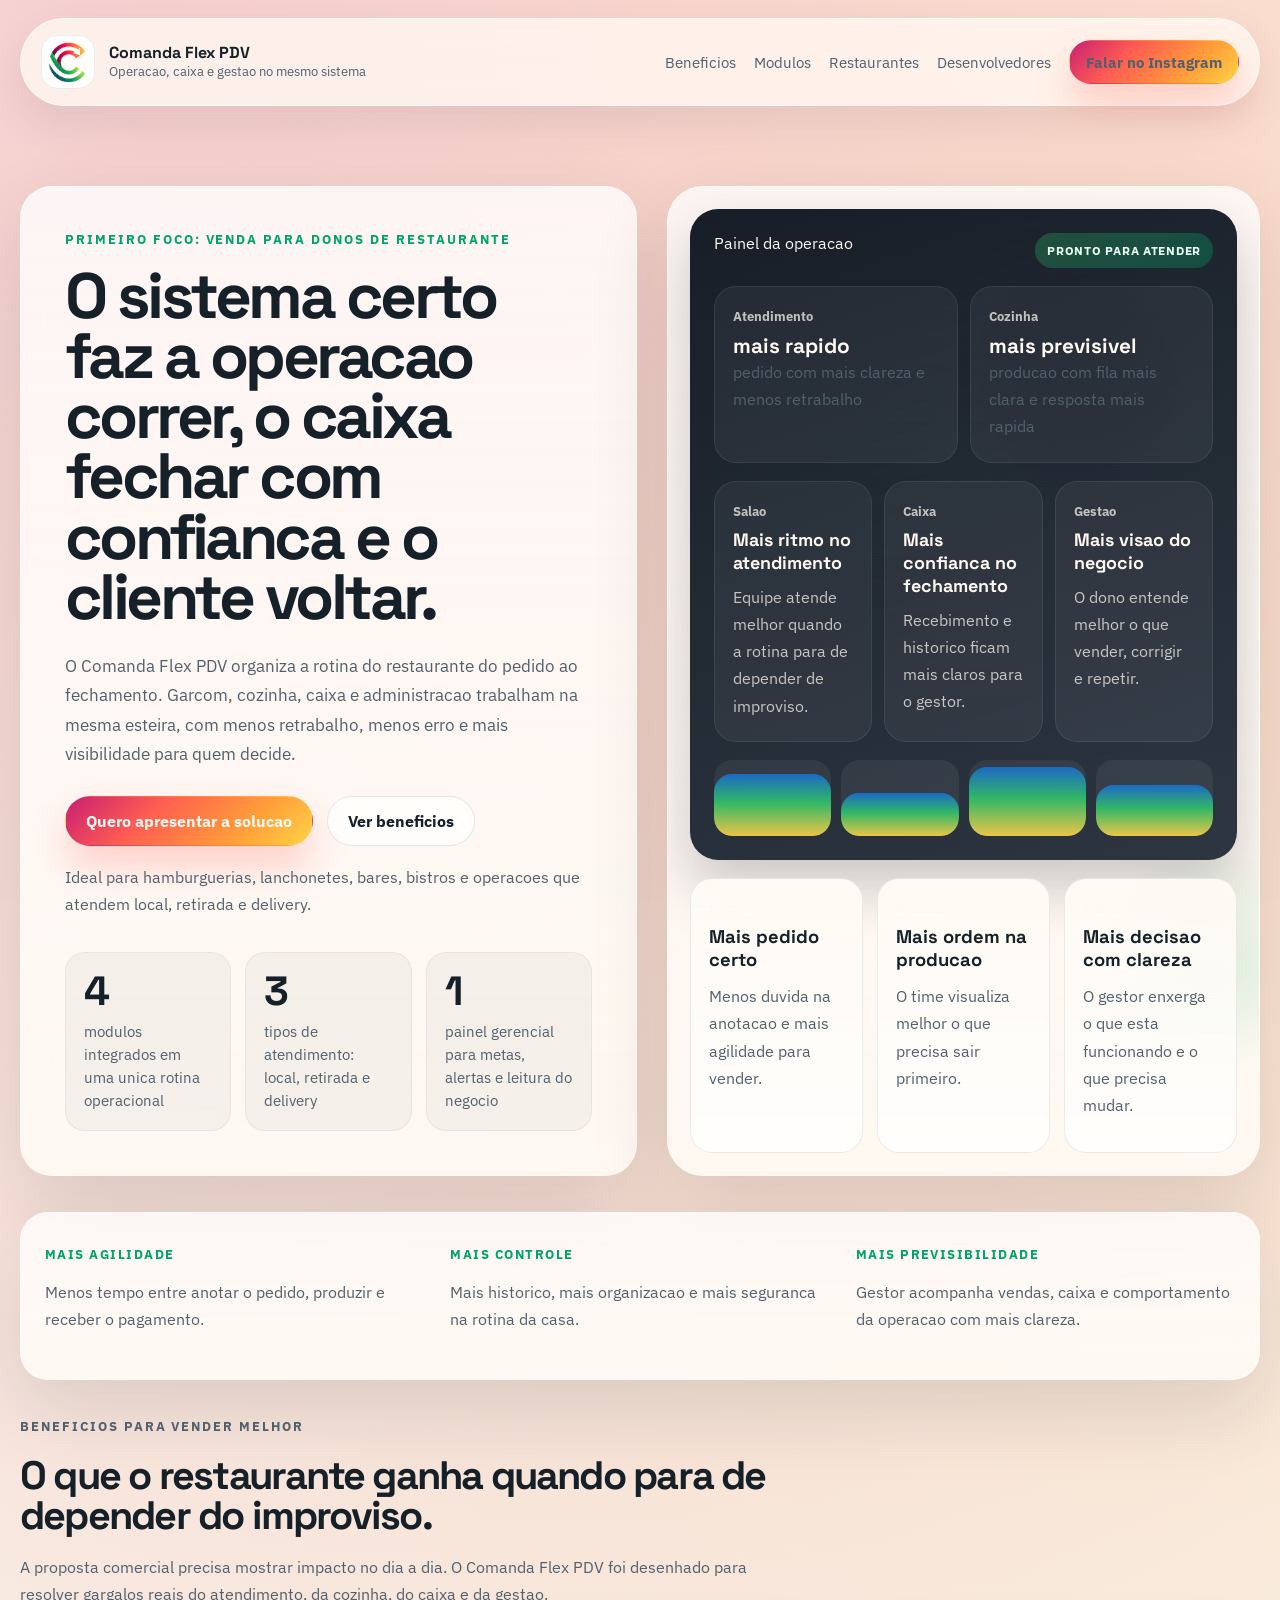
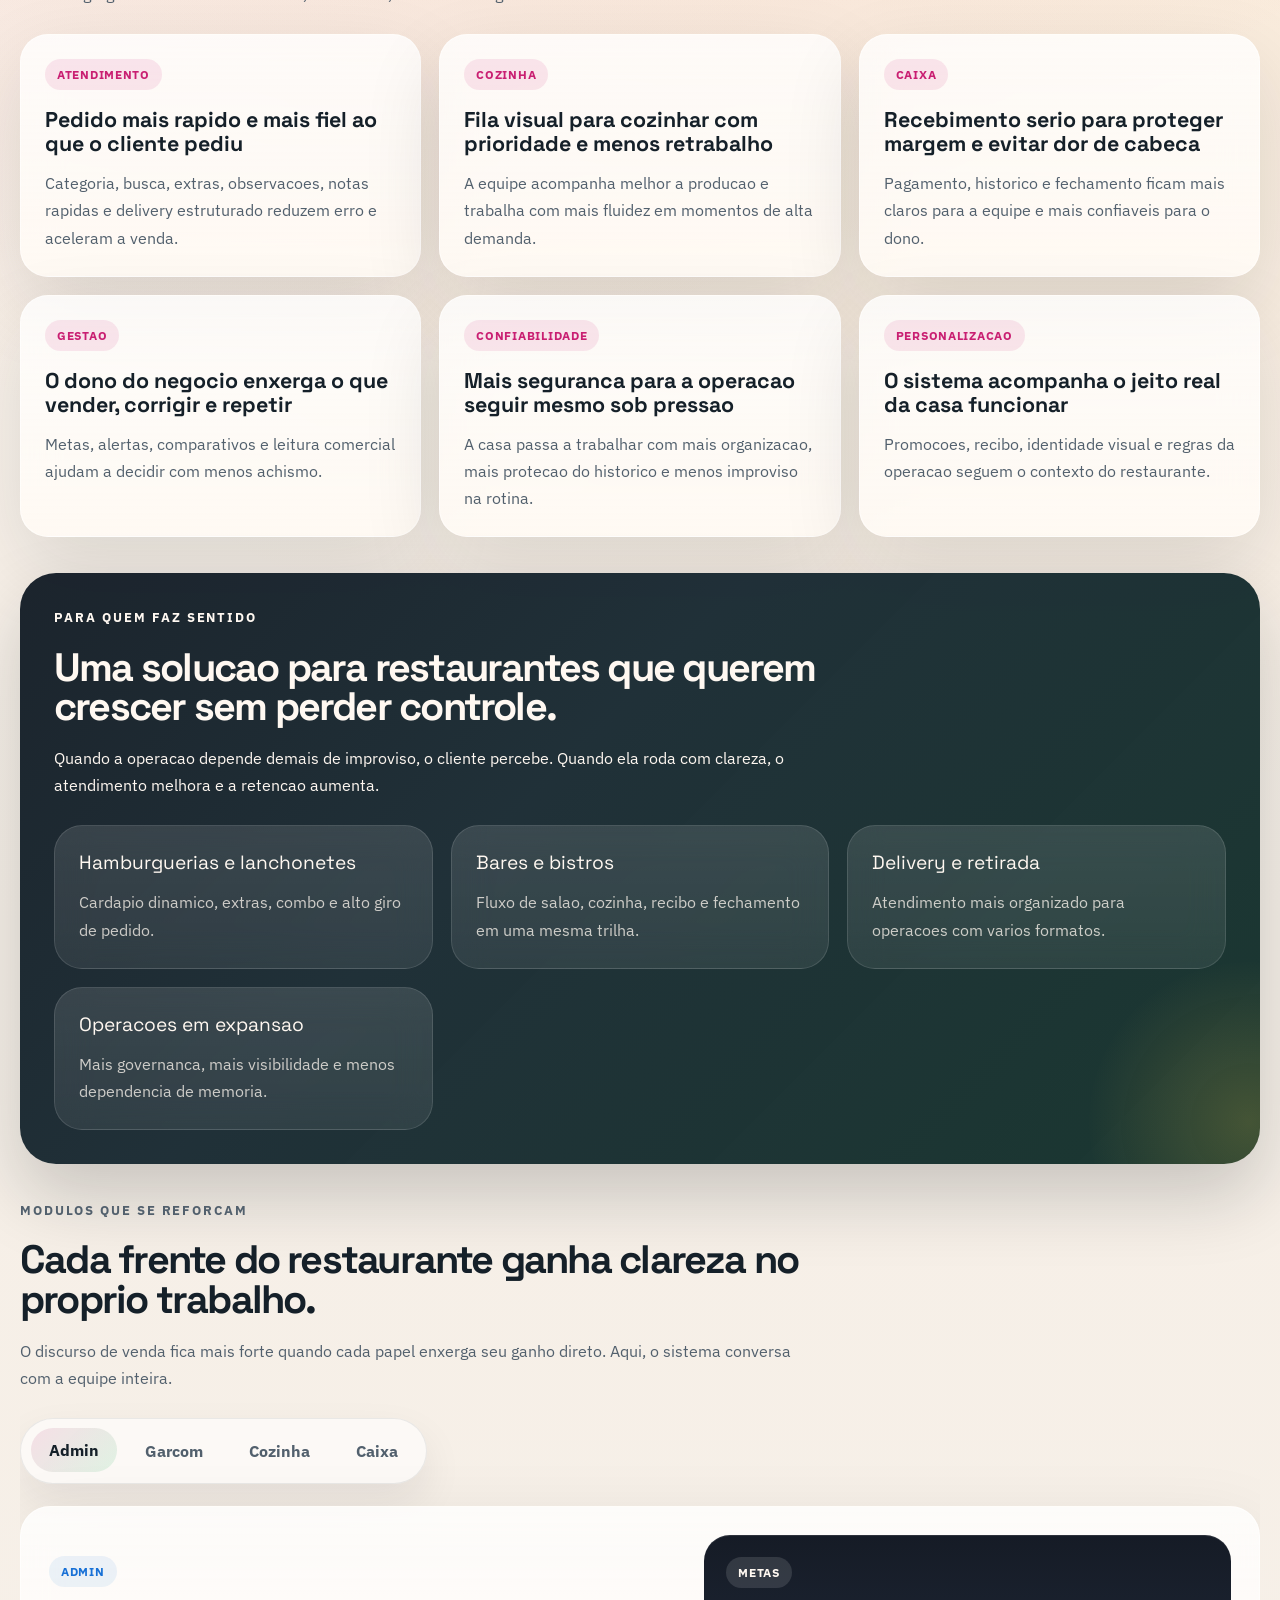
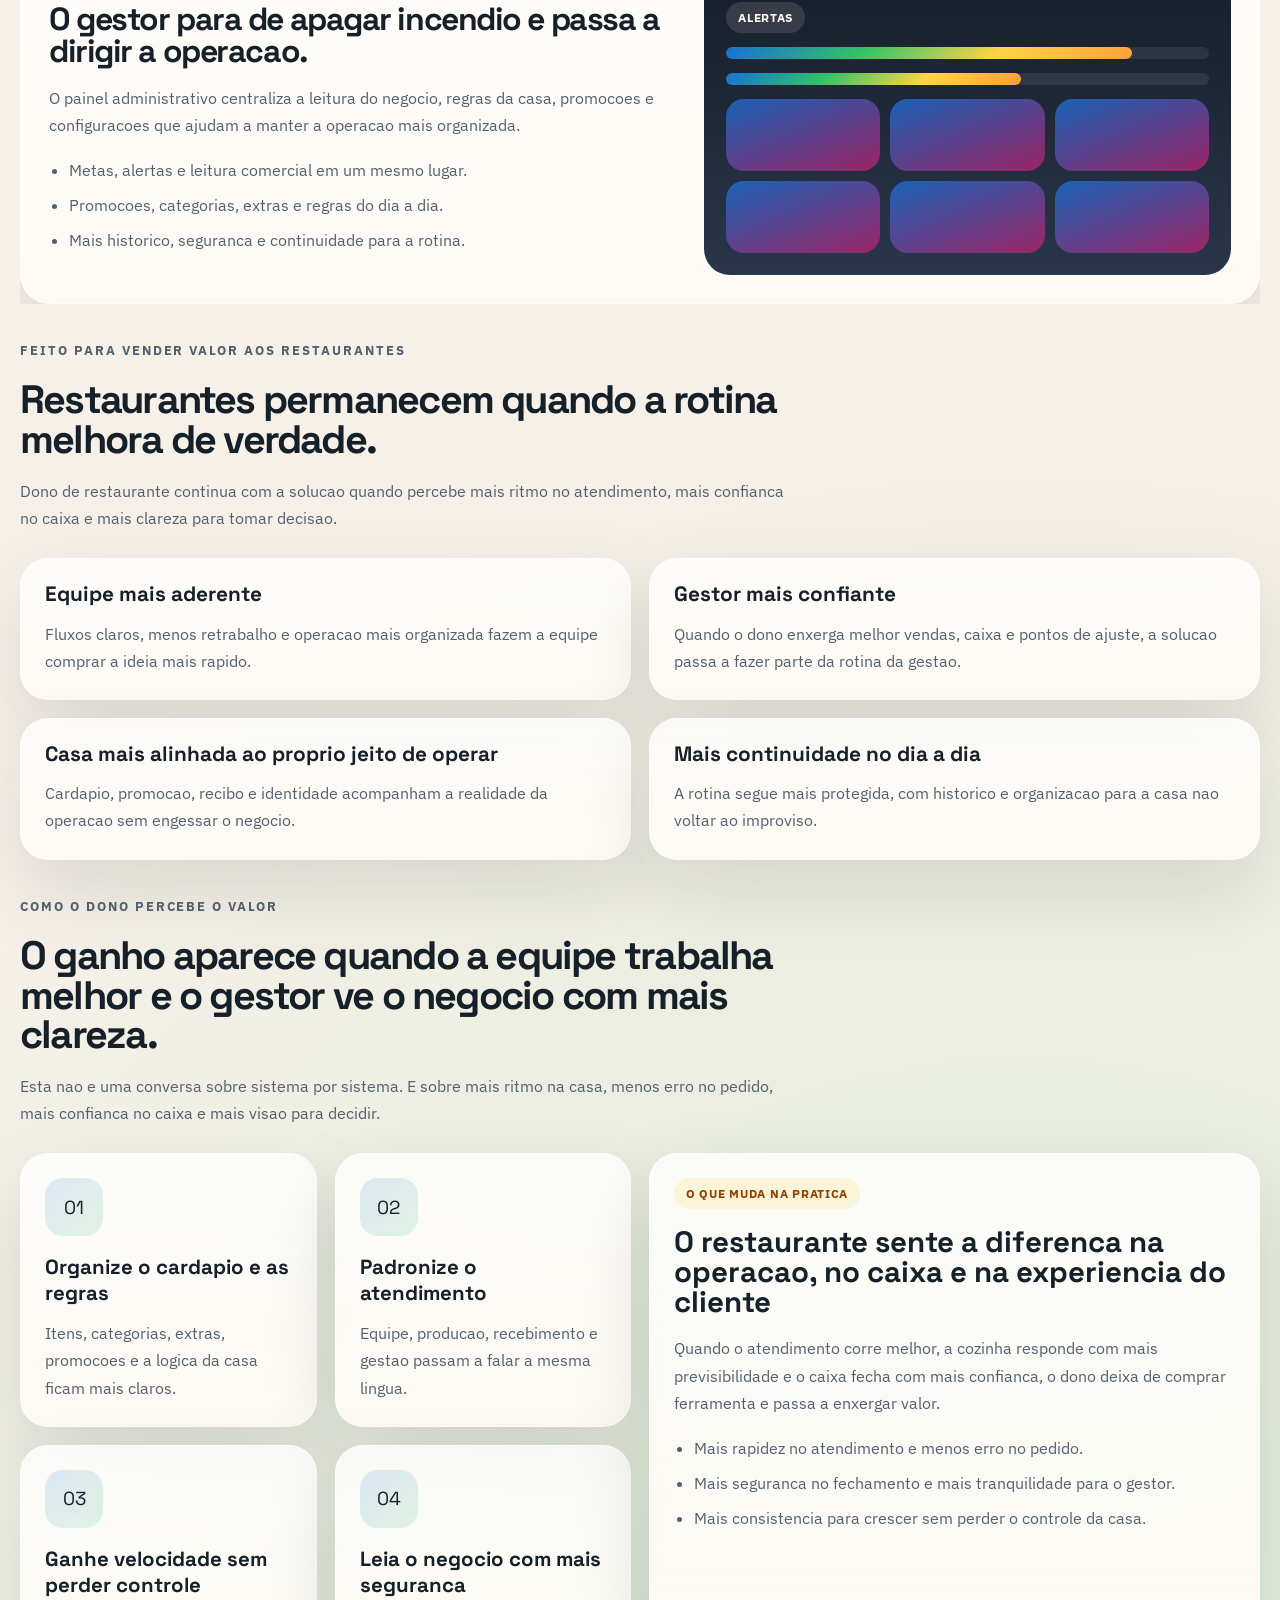
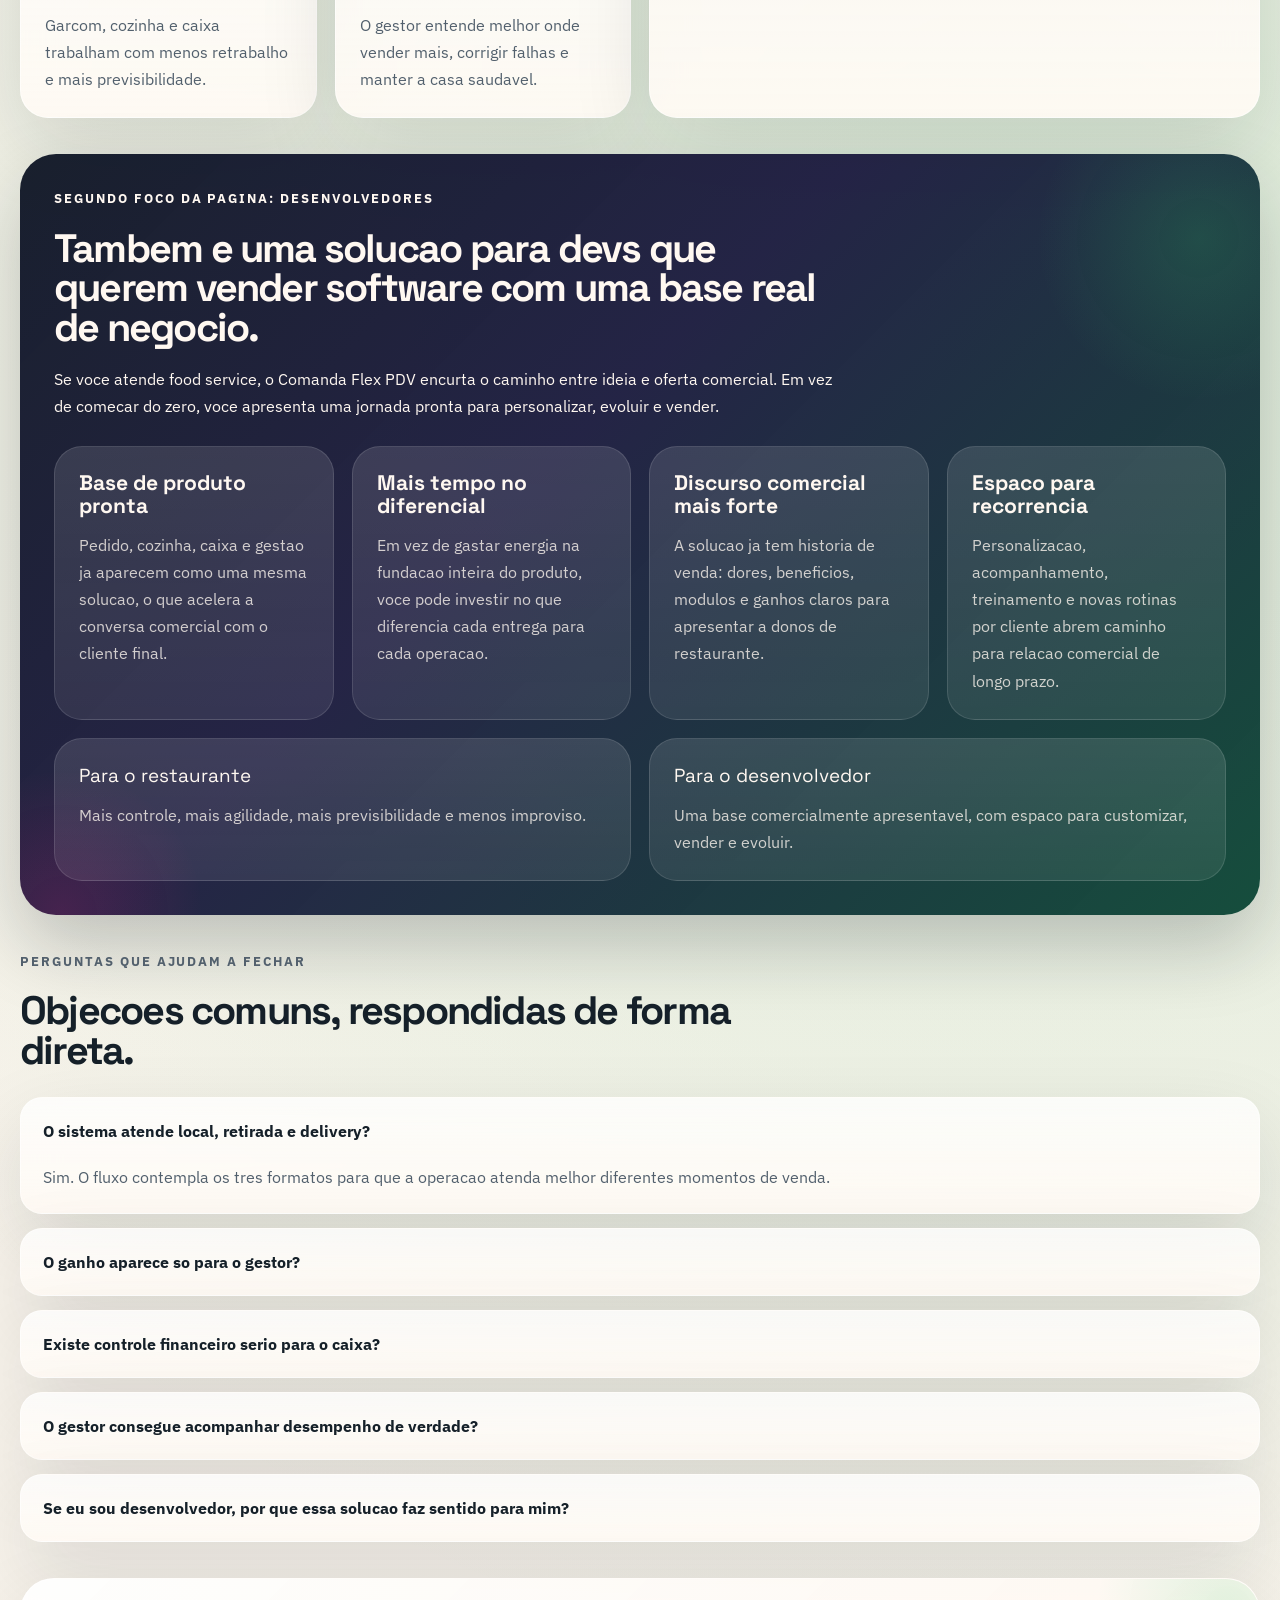
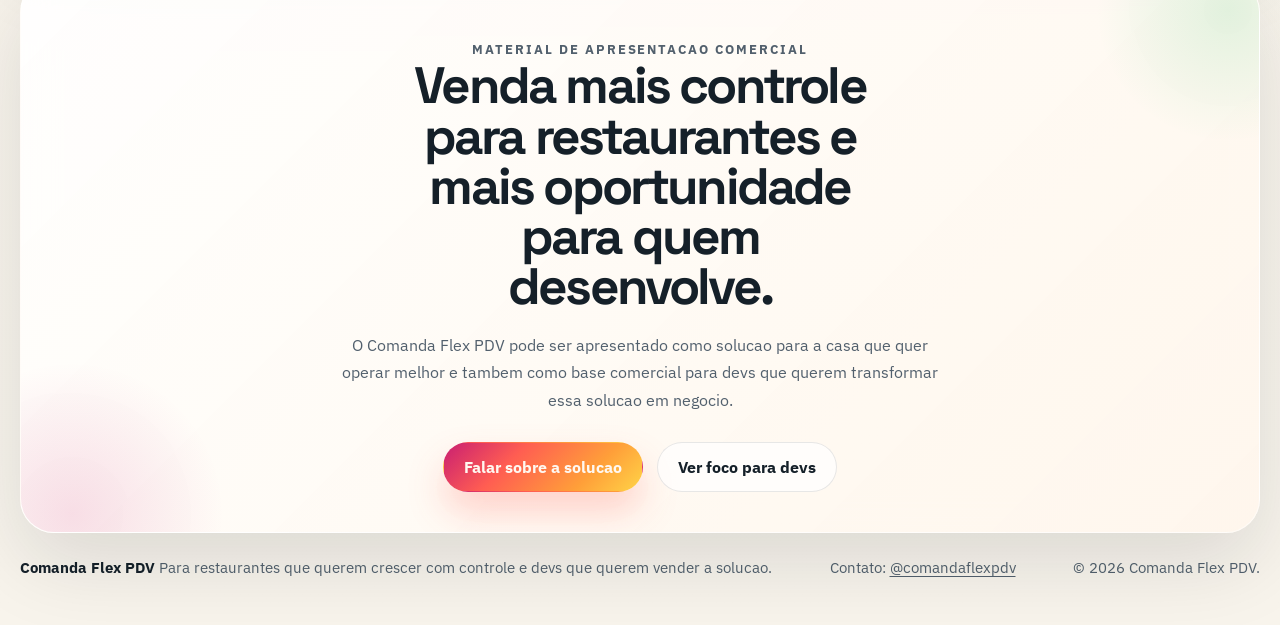
==== commit 218e0d19: "feat: separa landing page comercial para restaurantes e desenvolvedores" ====
--- a/docs/index.html
+++ b/docs/index.html
@@ -3,10 +3,10 @@
   <head>
     <meta charset="utf-8" />
     <meta name="viewport" content="width=device-width, initial-scale=1" />
-    <title>Comanda Flex PDV | Sistema para restaurantes que querem vender com controle</title>
+    <title>Comanda Flex PDV | Para restaurantes que querem vender com controle e devs que querem vender a solucao</title>
     <meta
       name="description"
-      content="Comanda Flex PDV e um sistema para restaurantes com Admin, Garcom, Cozinha e Caixa. Mais agilidade no atendimento, mais controle financeiro e mais visibilidade para o gestor."
+      content="Comanda Flex PDV ajuda restaurantes a operar com mais controle e tambem serve como base comercial para desenvolvedores que querem vender a solucao para o food service."
     />
     <meta name="theme-color" content="#ff5d52" />
     <link rel="preconnect" href="https://fonts.googleapis.com" />
@@ -43,8 +43,8 @@
       <nav id="site-nav" class="site-nav" aria-label="Navegacao principal">
         <a href="#beneficios">Beneficios</a>
         <a href="#modulos">Modulos</a>
-        <a href="#implantacao">Implantacao</a>
-        <a href="#faq">FAQ</a>
+        <a href="#restaurantes">Restaurantes</a>
+        <a href="#desenvolvedores">Desenvolvedores</a>
         <a
           class="button button-small button-primary"
           href="https://instagram.com/comandaflexpdv"
@@ -59,8 +59,8 @@
     <main id="topo">
       <section class="hero section-shell">
         <div class="hero-copy" data-reveal>
-          <p class="eyebrow">Para restaurantes que precisam vender mais sem perder o controle</p>
-          <h1>O sistema certo faz a operacao correr e o caixa fechar com confianca.</h1>
+          <p class="eyebrow">Primeiro foco: venda para donos de restaurante</p>
+          <h1>O sistema certo faz a operacao correr, o caixa fechar com confianca e o cliente voltar.</h1>
           <p class="hero-lede">
             O Comanda Flex PDV organiza a rotina do restaurante do pedido ao
             fechamento. Garcom, cozinha, caixa e administracao trabalham na
@@ -110,32 +110,32 @@
 
             <div class="sales-strip">
               <div class="sales-kpi">
-                <small>Pedido</small>
-                <strong>confirmado</strong>
-                <span>promocao aplicada e impressao validada</span>
+                <small>Atendimento</small>
+                <strong>mais rapido</strong>
+                <span>pedido com mais clareza e menos retrabalho</span>
               </div>
               <div class="sales-kpi">
                 <small>Cozinha</small>
-                <strong>no prazo</strong>
-                <span>SLA por status e alerta de novo pedido</span>
+                <strong>mais previsivel</strong>
+                <span>producao com fila mais clara e resposta mais rapida</span>
               </div>
             </div>
 
             <div class="sales-grid">
               <article class="sales-card">
-                <small>Atendimento</small>
-                <strong>Mais velocidade no salao</strong>
-                <p>Notas rapidas, extras e fluxo direto para o pedido.</p>
+                <small>Salao</small>
+                <strong>Mais ritmo no atendimento</strong>
+                <p>Equipe atende melhor quando a rotina para de depender de improviso.</p>
               </article>
               <article class="sales-card">
                 <small>Caixa</small>
-                <strong>Fechamento com trilha</strong>
-                <p>Turno, troco, reimpressao e relatorio PDF em uma unica tela.</p>
+                <strong>Mais confianca no fechamento</strong>
+                <p>Recebimento e historico ficam mais claros para o gestor.</p>
               </article>
               <article class="sales-card">
                 <small>Gestao</small>
-                <strong>Dados para agir</strong>
-                <p>KPIs, heatmap, mix de pagamentos e top itens.</p>
+                <strong>Mais visao do negocio</strong>
+                <p>O dono entende melhor o que vender, corrigir e repetir.</p>
               </article>
             </div>
 
@@ -150,18 +150,18 @@
           <div class="hero-sidecards">
             <article class="flow-card">
               <small>Garcom</small>
-              <strong>Pedido nao se perde</strong>
-              <p>Fila local e sincronizacao quando a conexao retorna.</p>
+              <strong>Mais pedido certo</strong>
+              <p>Menos duvida na anotacao e mais agilidade para vender.</p>
             </article>
             <article class="flow-card">
               <small>Cozinha</small>
-              <strong>Execucao com previsibilidade</strong>
-              <p>Status claros, timers e historico de cada transicao.</p>
+              <strong>Mais ordem na producao</strong>
+              <p>O time visualiza melhor o que precisa sair primeiro.</p>
             </article>
             <article class="flow-card">
               <small>Admin</small>
-              <strong>Decisao baseada em numero</strong>
-              <p>Metas, alertas e leitura comercial do que mais vende.</p>
+              <strong>Mais decisao com clareza</strong>
+              <p>O gestor enxerga o que esta funcionando e o que precisa mudar.</p>
             </article>
           </div>
         </div>
@@ -174,11 +174,11 @@
         </article>
         <article class="proof-item">
           <span>Mais controle</span>
-          <p>Fluxo com auditoria, historico, reimpressao rastreada e backup.</p>
+          <p>Mais historico, mais organizacao e mais seguranca na rotina da casa.</p>
         </article>
         <article class="proof-item">
           <span>Mais previsibilidade</span>
-          <p>Gestor acompanha vendas, cancelamentos, turnos e comportamento da operacao.</p>
+          <p>Gestor acompanha vendas, caixa e comportamento da operacao com mais clareza.</p>
         </article>
       </section>
 
@@ -207,17 +207,17 @@
             <span class="feature-tag">Cozinha</span>
             <h3>Fila visual para cozinhar com prioridade e menos retrabalho</h3>
             <p>
-              A equipe acompanha status, SLA e historico de alteracoes sem ficar
-              presa a papel, voz ou memoria.
+              A equipe acompanha melhor a producao e trabalha com mais fluidez
+              em momentos de alta demanda.
             </p>
           </article>
 
           <article class="feature-card" data-reveal>
             <span class="feature-tag">Caixa</span>
-            <h3>Recebimento serio para proteger margem e evitar divergencia</h3>
-            <p>
-              Pagamento parcial, troco por metodo, abertura, sangria,
-              reimpressao e relatorio PDF fortalecem o fechamento.
+            <h3>Recebimento serio para proteger margem e evitar dor de cabeca</h3>
+            <p>
+              Pagamento, historico e fechamento ficam mais claros para a equipe
+              e mais confiaveis para o dono.
             </p>
           </article>
 
@@ -225,26 +225,26 @@
             <span class="feature-tag">Gestao</span>
             <h3>O dono do negocio enxerga o que vender, corrigir e repetir</h3>
             <p>
-              KPIs, comparativos, top itens, mix de pagamento, metas e alertas
-              transformam dado em decisao.
+              Metas, alertas, comparativos e leitura comercial ajudam a decidir
+              com menos achismo.
             </p>
           </article>
 
           <article class="feature-card" data-reveal>
             <span class="feature-tag">Confiabilidade</span>
-            <h3>Operacao continua mesmo com oscilacao e imprevisto</h3>
-            <p>
-              Fila local, backup, importacao, reset seguro e historicos ajudam a
-              manter continuidade sem apagar o passado.
+            <h3>Mais seguranca para a operacao seguir mesmo sob pressao</h3>
+            <p>
+              A casa passa a trabalhar com mais organizacao, mais protecao do
+              historico e menos improviso na rotina.
             </p>
           </article>
 
           <article class="feature-card" data-reveal>
             <span class="feature-tag">Personalizacao</span>
-            <h3>O sistema se adapta ao jeito da casa operar</h3>
-            <p>
-              Promocoes, impressoras, recibo, ativos visuais, idioma, timezone
-              e preferencias podem ser ajustados por contexto.
+            <h3>O sistema acompanha o jeito real da casa funcionar</h3>
+            <p>
+              Promocoes, recibo, identidade visual e regras da operacao seguem o
+              contexto do restaurante.
             </p>
           </article>
         </div>
@@ -272,7 +272,7 @@
           </article>
           <article class="audience-card" data-reveal>
             <span>Delivery e retirada</span>
-            <p>Cadastro de cliente, endereco, taxa de entrega e observacoes.</p>
+            <p>Atendimento mais organizado para operacoes com varios formatos.</p>
           </article>
           <article class="audience-card" data-reveal>
             <span>Operacoes em expansao</span>
@@ -351,14 +351,14 @@
               <span class="module-kicker">Admin</span>
               <h3>O gestor para de apagar incendio e passa a dirigir a operacao.</h3>
               <p>
-                O painel administrativo centraliza dashboard configuravel,
-                catalogo, promocoes, impressoras, recibo, usuarios, logs e
-                rotinas de continuidade.
+                O painel administrativo centraliza a leitura do negocio, regras
+                da casa, promocoes e configuracoes que ajudam a manter a
+                operacao mais organizada.
               </p>
               <ul class="module-list">
-                <li>KPIs, metas, alertas, heatmap, top itens e mix de pagamentos.</li>
-                <li>Promocoes, categorias, extras, taxas e regras comerciais.</li>
-                <li>Backup, importacao, reset seguro e leitura de logs por dominio.</li>
+                <li>Metas, alertas e leitura comercial em um mesmo lugar.</li>
+                <li>Promocoes, categorias, extras e regras do dia a dia.</li>
+                <li>Mais historico, seguranca e continuidade para a rotina.</li>
               </ul>
             </div>
 
@@ -397,8 +397,8 @@
               </p>
               <ul class="module-list">
                 <li>Notas rapidas e revisao antes da confirmacao do pedido.</li>
-                <li>Fila local para pedidos quando a conexao oscila.</li>
-                <li>Historico, reimpressao e cancelamento com motivo quando permitido.</li>
+                <li>Mais protecao para nao perder o ritmo do atendimento.</li>
+                <li>Historico do pedido para apoiar pos-venda e correcoes.</li>
               </ul>
             </div>
 
@@ -409,7 +409,7 @@
               <div class="order-note">sem cebola | extra molho | taxa aplicada</div>
               <div class="sync-strip">
                 <span class="sync-dot"></span>
-                <strong>pedido protegido para sincronizar</strong>
+                <strong>pedido protegido para seguir</strong>
               </div>
             </div>
           </article>
@@ -425,15 +425,15 @@
           >
             <div class="module-copy">
               <span class="module-kicker">Cozinha</span>
-              <h3>A producao trabalha com fila visual, prioridade e historico.</h3>
+              <h3>A producao trabalha com fila visual, prioridade e mais previsibilidade.</h3>
               <p>
-                O time acompanha a carga de pedidos por status, sabe o que esta
-                atrasando e registra cada transicao com contexto.
+                O time acompanha a carga de pedidos com mais clareza e ganha
+                ritmo para responder melhor nos horarios de pico.
               </p>
               <ul class="module-list">
-                <li>SLA configuravel por etapa para evitar perda de tempo invisivel.</li>
-                <li>Alerta sonoro e fullscreen para operacao intensa.</li>
-                <li>Cancelamento com motivo e historico expandido por pedido.</li>
+                <li>Mais leitura da fila para evitar atraso invisivel.</li>
+                <li>Mais foco no que precisa sair primeiro.</li>
+                <li>Mais historico para entender o que aconteceu em cada pedido.</li>
               </ul>
             </div>
 
@@ -466,14 +466,13 @@
               <span class="module-kicker">Caixa</span>
               <h3>O recebimento deixa de ser um ponto cego do restaurante.</h3>
               <p>
-                A rotina do caixa combina agilidade no atendimento com
-                rastreabilidade financeira para reduzir divergencia e dar mais
-                confianca ao fechamento.
+                A rotina do caixa combina agilidade no atendimento com mais
+                confianca para fechar o dia sem dor de cabeca.
               </p>
               <ul class="module-list">
-                <li>Pagamento parcial, troco por metodo e sugestao de troco.</li>
-                <li>Abertura, reforco, sangria, fechamento e relatorio PDF.</li>
-                <li>Recibos recentes, reimpressao e historico por pedido.</li>
+                <li>Recebimento mais claro para a equipe.</li>
+                <li>Fechamento mais confiavel para o gestor.</li>
+                <li>Mais historico para evitar duvidas e retrabalho.</li>
               </ul>
             </div>
 
@@ -495,56 +494,57 @@
         </div>
       </section>
 
-      <section class="section-shell retention-shell">
+      <section id="restaurantes" class="section-shell retention-shell">
         <div class="section-heading" data-reveal>
-          <p class="eyebrow">Por que a solucao gera permanencia</p>
-          <h2>Cliente fica quando o sistema ajuda a casa a operar melhor todos os dias.</h2>
+          <p class="eyebrow">Feito para vender valor aos restaurantes</p>
+          <h2>Restaurantes permanecem quando a rotina melhora de verdade.</h2>
           <p>
-            Fidelizacao nao vem de promessa bonita. Vem de confiabilidade,
-            flexibilidade e rotina bem resolvida.
+            Dono de restaurante continua com a solucao quando percebe mais ritmo
+            no atendimento, mais confianca no caixa e mais clareza para tomar
+            decisao.
           </p>
         </div>
 
         <div class="retention-grid">
           <article class="retention-card" data-reveal>
-            <h3>Adesao da equipe</h3>
-            <p>
-              Interfaces por papel, fullscreen, notas rapidas e fluxo objetivo
-              reduzem resistencia e aceleram treinamento.
+            <h3>Equipe mais aderente</h3>
+            <p>
+              Fluxos claros, menos retrabalho e operacao mais organizada fazem a
+              equipe comprar a ideia mais rapido.
             </p>
           </article>
           <article class="retention-card" data-reveal>
-            <h3>Confianca do gestor</h3>
-            <p>
-              Quando o gestor ve metas, alertas, historico e fechamento com
-              trilha, o sistema vira ferramenta de decisao.
+            <h3>Gestor mais confiante</h3>
+            <p>
+              Quando o dono enxerga melhor vendas, caixa e pontos de ajuste, a
+              solucao passa a fazer parte da rotina da gestao.
             </p>
           </article>
           <article class="retention-card" data-reveal>
-            <h3>Adaptacao ao negocio</h3>
-            <p>
-              Regras de impressao, layout de recibo, promocoes, ativos e idioma
-              acompanham a realidade da operacao.
+            <h3>Casa mais alinhada ao proprio jeito de operar</h3>
+            <p>
+              Cardapio, promocao, recibo e identidade acompanham a realidade da
+              operacao sem engessar o negocio.
             </p>
           </article>
           <article class="retention-card" data-reveal>
-            <h3>Continuidade operacional</h3>
-            <p>
-              Fila local, backup, restauracao e historicos fazem a equipe confiar
-              que o sistema nao abandona a casa quando mais precisa.
-            </p>
-          </article>
-        </div>
-      </section>
-
-      <section id="implantacao" class="section-shell implementation-shell">
+            <h3>Mais continuidade no dia a dia</h3>
+            <p>
+              A rotina segue mais protegida, com historico e organizacao para a
+              casa nao voltar ao improviso.
+            </p>
+          </article>
+        </div>
+      </section>
+
+      <section class="section-shell implementation-shell">
         <div class="section-heading" data-reveal>
-          <p class="eyebrow">Implantacao sem susto</p>
-          <h2>Uma entrada mais simples, com estrutura para crescer com a operacao.</h2>
+          <p class="eyebrow">Como o dono percebe o valor</p>
+          <h2>O ganho aparece quando a equipe trabalha melhor e o gestor ve o negocio com mais clareza.</h2>
           <p>
-            O Comanda Flex PDV nao depende de uma montagem manual complexa para
-            comecar. Ele foi pensado para facilitar demonstracao, onboarding e
-            uso em ambiente real.
+            Esta nao e uma conversa sobre sistema por sistema. E sobre mais
+            ritmo na casa, menos erro no pedido, mais confianca no caixa e mais
+            visao para decidir.
           </p>
         </div>
 
@@ -553,38 +553,92 @@
             <article class="timeline-step">
               <span>01</span>
               <h3>Organize o cardapio e as regras</h3>
-              <p>Itens, categorias, extras, promocoes, metodos de pagamento e taxas.</p>
+              <p>Itens, categorias, extras, promocoes e a logica da casa ficam mais claros.</p>
             </article>
             <article class="timeline-step">
               <span>02</span>
-              <h3>Configure a operacao</h3>
-              <p>Usuarios, impressoras, recibo, logo, idioma e parametros da casa.</p>
+              <h3>Padronize o atendimento</h3>
+              <p>Equipe, producao, recebimento e gestao passam a falar a mesma lingua.</p>
             </article>
             <article class="timeline-step">
               <span>03</span>
-              <h3>Entre em atendimento</h3>
-              <p>Garcom registra, cozinha acompanha SLA e caixa fecha com trilha.</p>
+              <h3>Ganhe velocidade sem perder controle</h3>
+              <p>Garcom, cozinha e caixa trabalham com menos retrabalho e mais previsibilidade.</p>
             </article>
             <article class="timeline-step">
               <span>04</span>
-              <h3>Leia o negocio e otimize</h3>
-              <p>Dashboard, relatorios e alertas mostram onde ganhar margem e ritmo.</p>
+              <h3>Leia o negocio com mais seguranca</h3>
+              <p>O gestor entende melhor onde vender mais, corrigir falhas e manter a casa saudavel.</p>
             </article>
           </div>
 
           <article class="implementation-card" data-reveal>
-            <span class="feature-tag feature-tag--warm">Pronto para demonstrar</span>
-            <h3>Implantacao com base automatica e acesso rapido</h3>
-            <p>
-              O sistema cria estrutura inicial quando necessario, gera QR de
-              acesso local, organiza as credenciais basicas e acelera a entrada
-              em uso para demonstracao ou operacao.
+            <span class="feature-tag feature-tag--warm">O que muda na pratica</span>
+            <h3>O restaurante sente a diferenca na operacao, no caixa e na experiencia do cliente</h3>
+            <p>
+              Quando o atendimento corre melhor, a cozinha responde com mais
+              previsibilidade e o caixa fecha com mais confianca, o dono deixa
+              de comprar ferramenta e passa a enxergar valor.
             </p>
             <ul class="module-list">
-              <li>Bootstrap automatico da base, seed e recuperacao admin.</li>
-              <li>QR local para acesso rapido em dispositivos da operacao.</li>
-              <li>EXE e instalador para distribuicao Windows quando necessario.</li>
+              <li>Mais rapidez no atendimento e menos erro no pedido.</li>
+              <li>Mais seguranca no fechamento e mais tranquilidade para o gestor.</li>
+              <li>Mais consistencia para crescer sem perder o controle da casa.</li>
             </ul>
+          </article>
+        </div>
+      </section>
+
+      <section id="desenvolvedores" class="section-shell developer-shell">
+        <div class="section-heading section-heading--light" data-reveal>
+          <p class="eyebrow">Segundo foco da pagina: desenvolvedores</p>
+          <h2>Tambem e uma solucao para devs que querem vender software com uma base real de negocio.</h2>
+          <p>
+            Se voce atende food service, o Comanda Flex PDV encurta o caminho
+            entre ideia e oferta comercial. Em vez de comecar do zero, voce
+            apresenta uma jornada pronta para personalizar, evoluir e vender.
+          </p>
+        </div>
+
+        <div class="developer-grid">
+          <article class="developer-card" data-reveal>
+            <h3>Base de produto pronta</h3>
+            <p>
+              Pedido, cozinha, caixa e gestao ja aparecem como uma mesma
+              solucao, o que acelera a conversa comercial com o cliente final.
+            </p>
+          </article>
+          <article class="developer-card" data-reveal>
+            <h3>Mais tempo no diferencial</h3>
+            <p>
+              Em vez de gastar energia na fundacao inteira do produto, voce pode
+              investir no que diferencia cada entrega para cada operacao.
+            </p>
+          </article>
+          <article class="developer-card" data-reveal>
+            <h3>Discurso comercial mais forte</h3>
+            <p>
+              A solucao ja tem historia de venda: dores, beneficios, modulos e
+              ganhos claros para apresentar a donos de restaurante.
+            </p>
+          </article>
+          <article class="developer-card" data-reveal>
+            <h3>Espaco para recorrencia</h3>
+            <p>
+              Personalizacao, acompanhamento, treinamento e novas rotinas por
+              cliente abrem caminho para relacao comercial de longo prazo.
+            </p>
+          </article>
+        </div>
+
+        <div class="developer-bridge" data-reveal>
+          <article class="developer-bridge-card">
+            <span>Para o restaurante</span>
+            <p>Mais controle, mais agilidade, mais previsibilidade e menos improviso.</p>
+          </article>
+          <article class="developer-bridge-card">
+            <span>Para o desenvolvedor</span>
+            <p>Uma base comercialmente apresentavel, com espaco para customizar, vender e evoluir.</p>
           </article>
         </div>
       </section>
@@ -599,32 +653,42 @@
           <details class="faq-item" open>
             <summary>O sistema atende local, retirada e delivery?</summary>
             <p>
-              Sim. O fluxo contempla pedido local, retirada e delivery, com
-              cliente, endereco, taxa e observacoes quando necessario.
+              Sim. O fluxo contempla os tres formatos para que a operacao atenda
+              melhor diferentes momentos de venda.
             </p>
           </details>
 
           <details class="faq-item">
-            <summary>O que acontece se a conexao oscilar durante o atendimento?</summary>
-            <p>
-              O modulo do garcom monitora conectividade, guarda pedidos em fila
-              local e sincroniza quando o servidor volta.
+            <summary>O ganho aparece so para o gestor?</summary>
+            <p>
+              Nao. O salao ganha mais ritmo, a cozinha trabalha com mais ordem,
+              o caixa fecha com mais confianca e o gestor enxerga melhor o
+              negocio.
             </p>
           </details>
 
           <details class="faq-item">
             <summary>Existe controle financeiro serio para o caixa?</summary>
             <p>
-              Sim. O caixa trabalha com abertura, reforco, sangria, fechamento,
-              divergencia, pagamentos por metodo, troco e relatorios PDF.
+              Sim. O foco do caixa e dar mais seguranca ao recebimento e mais
+              tranquilidade ao fechamento da rotina.
             </p>
           </details>
 
           <details class="faq-item">
             <summary>O gestor consegue acompanhar desempenho de verdade?</summary>
             <p>
-              Sim. O dashboard entrega KPIs, comparativos, mix de pagamentos,
-              heatmap, top itens, metas e alertas por configuracao.
+              Sim. A solucao ajuda a entender melhor o que esta vendendo, onde
+              ha desperdicio e o que precisa ser corrigido.
+            </p>
+          </details>
+
+          <details class="faq-item">
+            <summary>Se eu sou desenvolvedor, por que essa solucao faz sentido para mim?</summary>
+            <p>
+              Porque ela ja organiza uma jornada comercial clara para o food
+              service, encurtando o caminho entre uma base de produto e uma
+              oferta que pode ser apresentada, personalizada e vendida.
             </p>
           </details>
         </div>
@@ -632,11 +696,11 @@
 
       <section class="closing-cta section-shell" data-reveal>
         <p class="eyebrow">Material de apresentacao comercial</p>
-        <h2>Venda uma operacao mais organizada, mais lucrativa e mais previsivel.</h2>
+        <h2>Venda mais controle para restaurantes e mais oportunidade para quem desenvolve.</h2>
         <p>
-          O Comanda Flex PDV foi desenhado para mostrar valor no que importa:
-          atendimento mais rapido, cozinha mais coordenada, caixa mais confiavel
-          e gestao com leitura real do negocio.
+          O Comanda Flex PDV pode ser apresentado como solucao para a casa que
+          quer operar melhor e tambem como base comercial para devs que querem
+          transformar essa solucao em negocio.
         </p>
 
         <div class="hero-actions">
@@ -648,7 +712,7 @@
           >
             Falar sobre a solucao
           </a>
-          <a class="button button-secondary" href="#modulos">Revisar modulos</a>
+          <a class="button button-secondary" href="#desenvolvedores">Ver foco para devs</a>
         </div>
       </section>
     </main>
@@ -656,7 +720,7 @@
     <footer class="site-footer">
       <p>
         <strong>Comanda Flex PDV</strong>
-        <span>Sistema para restaurantes que querem crescer com mais controle.</span>
+        <span>Para restaurantes que querem crescer com controle e devs que querem vender a solucao.</span>
       </p>
       <p>
         Contato: <a href="https://instagram.com/comandaflexpdv" target="_blank" rel="noreferrer">@comandaflexpdv</a>
--- a/docs/assets/site.css
+++ b/docs/assets/site.css
@@ -874,6 +874,12 @@
   gap: 18px;
 }
 
+.developer-grid {
+  display: grid;
+  grid-template-columns: repeat(4, minmax(0, 1fr));
+  gap: 18px;
+}
+
 .retention-card {
   padding: 24px;
   border-radius: 28px;
@@ -932,6 +938,93 @@
   margin: 18px 0 0;
 }
 
+.developer-shell {
+  position: relative;
+  overflow: hidden;
+  padding: 34px;
+  border-radius: 36px;
+  background:
+    linear-gradient(135deg, rgba(17, 24, 39, 0.97), rgba(28, 27, 63, 0.96) 42%, rgba(10, 68, 51, 0.95));
+  box-shadow: 0 32px 72px rgba(15, 23, 32, 0.22);
+}
+
+.developer-shell::before,
+.developer-shell::after {
+  content: "";
+  position: absolute;
+  border-radius: 50%;
+}
+
+.developer-shell::before {
+  inset: auto auto -18% -8%;
+  width: 280px;
+  height: 280px;
+  background: radial-gradient(circle, rgba(201, 31, 114, 0.2), transparent 72%);
+}
+
+.developer-shell::after {
+  inset: -10% -8% auto auto;
+  width: 320px;
+  height: 320px;
+  background: radial-gradient(circle, rgba(49, 194, 104, 0.18), transparent 72%);
+}
+
+.developer-grid,
+.developer-bridge {
+  position: relative;
+  z-index: 1;
+}
+
+.developer-card,
+.developer-bridge-card {
+  min-height: 100%;
+  padding: 24px;
+  border-radius: 28px;
+  background:
+    linear-gradient(180deg, rgba(255, 255, 255, 0.12), rgba(255, 255, 255, 0.08));
+  border: 1px solid rgba(255, 255, 255, 0.12);
+  transition:
+    transform 220ms ease,
+    box-shadow 220ms ease;
+}
+
+.developer-card:hover,
+.developer-bridge-card:hover {
+  transform: translateY(-6px);
+  box-shadow: 0 34px 64px rgba(9, 13, 24, 0.24);
+}
+
+.developer-card h3,
+.developer-bridge-card span {
+  display: block;
+  color: var(--text-inverse);
+  font-family: var(--font-display);
+}
+
+.developer-card h3 {
+  margin: 0;
+  font-size: 1.32rem;
+  line-height: 1.1;
+}
+
+.developer-card p,
+.developer-bridge-card p {
+  margin: 14px 0 0;
+  color: rgba(255, 248, 241, 0.78);
+  line-height: 1.7;
+}
+
+.developer-bridge {
+  display: grid;
+  grid-template-columns: repeat(2, minmax(0, 1fr));
+  gap: 18px;
+  margin-top: 18px;
+}
+
+.developer-bridge-card span {
+  font-size: 1.18rem;
+}
+
 .faq-list {
   display: grid;
   gap: 14px;
@@ -1084,6 +1177,7 @@
   .proof-bar,
   .feature-grid,
   .audience-grid,
+  .developer-grid,
   .retention-grid,
   .timeline {
     grid-template-columns: repeat(2, minmax(0, 1fr));
@@ -1139,6 +1233,8 @@
   .proof-bar,
   .feature-grid,
   .audience-grid,
+  .developer-grid,
+  .developer-bridge,
   .retention-grid,
   .timeline {
     grid-template-columns: 1fr;
@@ -1190,6 +1286,8 @@
   .feature-card,
   .audience-shell,
   .audience-card,
+  .developer-card,
+  .developer-bridge-card,
   .module-panel,
   .retention-card,
   .timeline-step,
@@ -1203,6 +1301,7 @@
   .hero-stage,
   .proof-bar,
   .audience-shell,
+  .developer-shell,
   .module-panel,
   .closing-cta {
     padding: 22px;
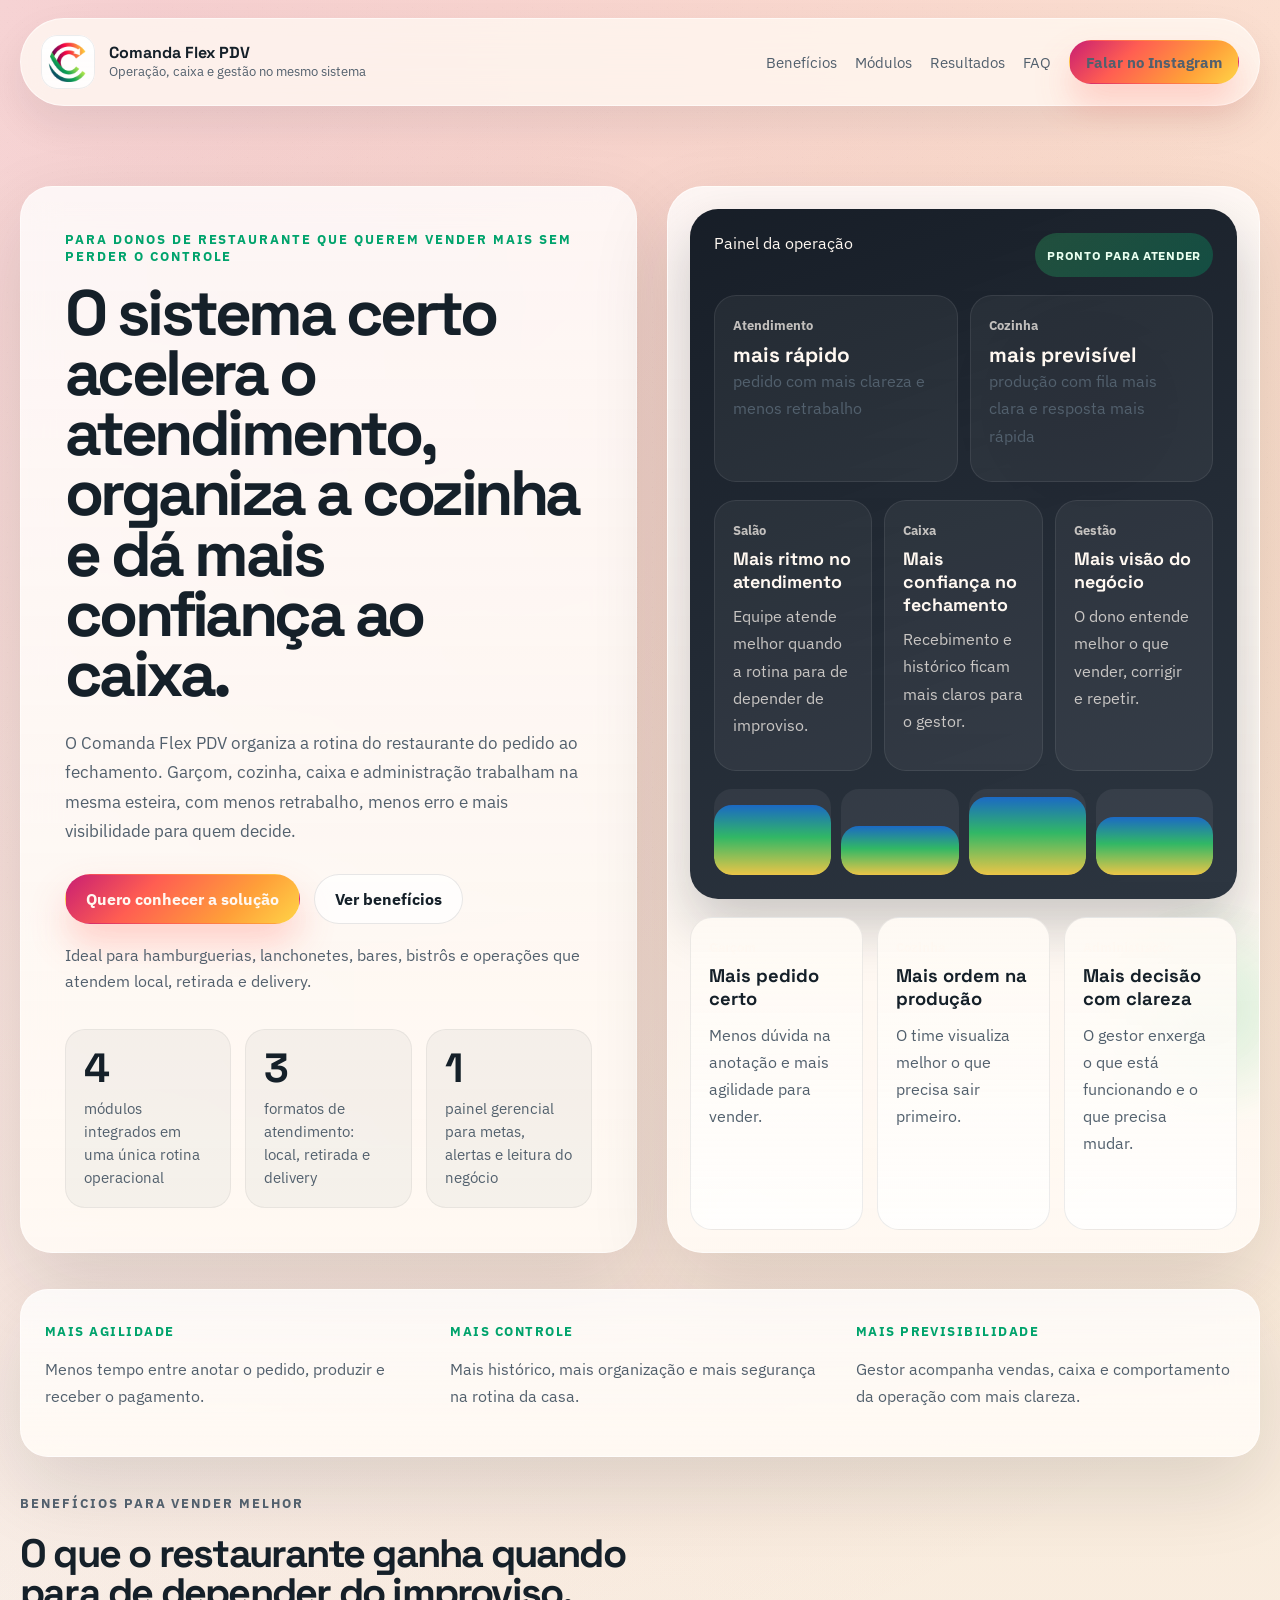
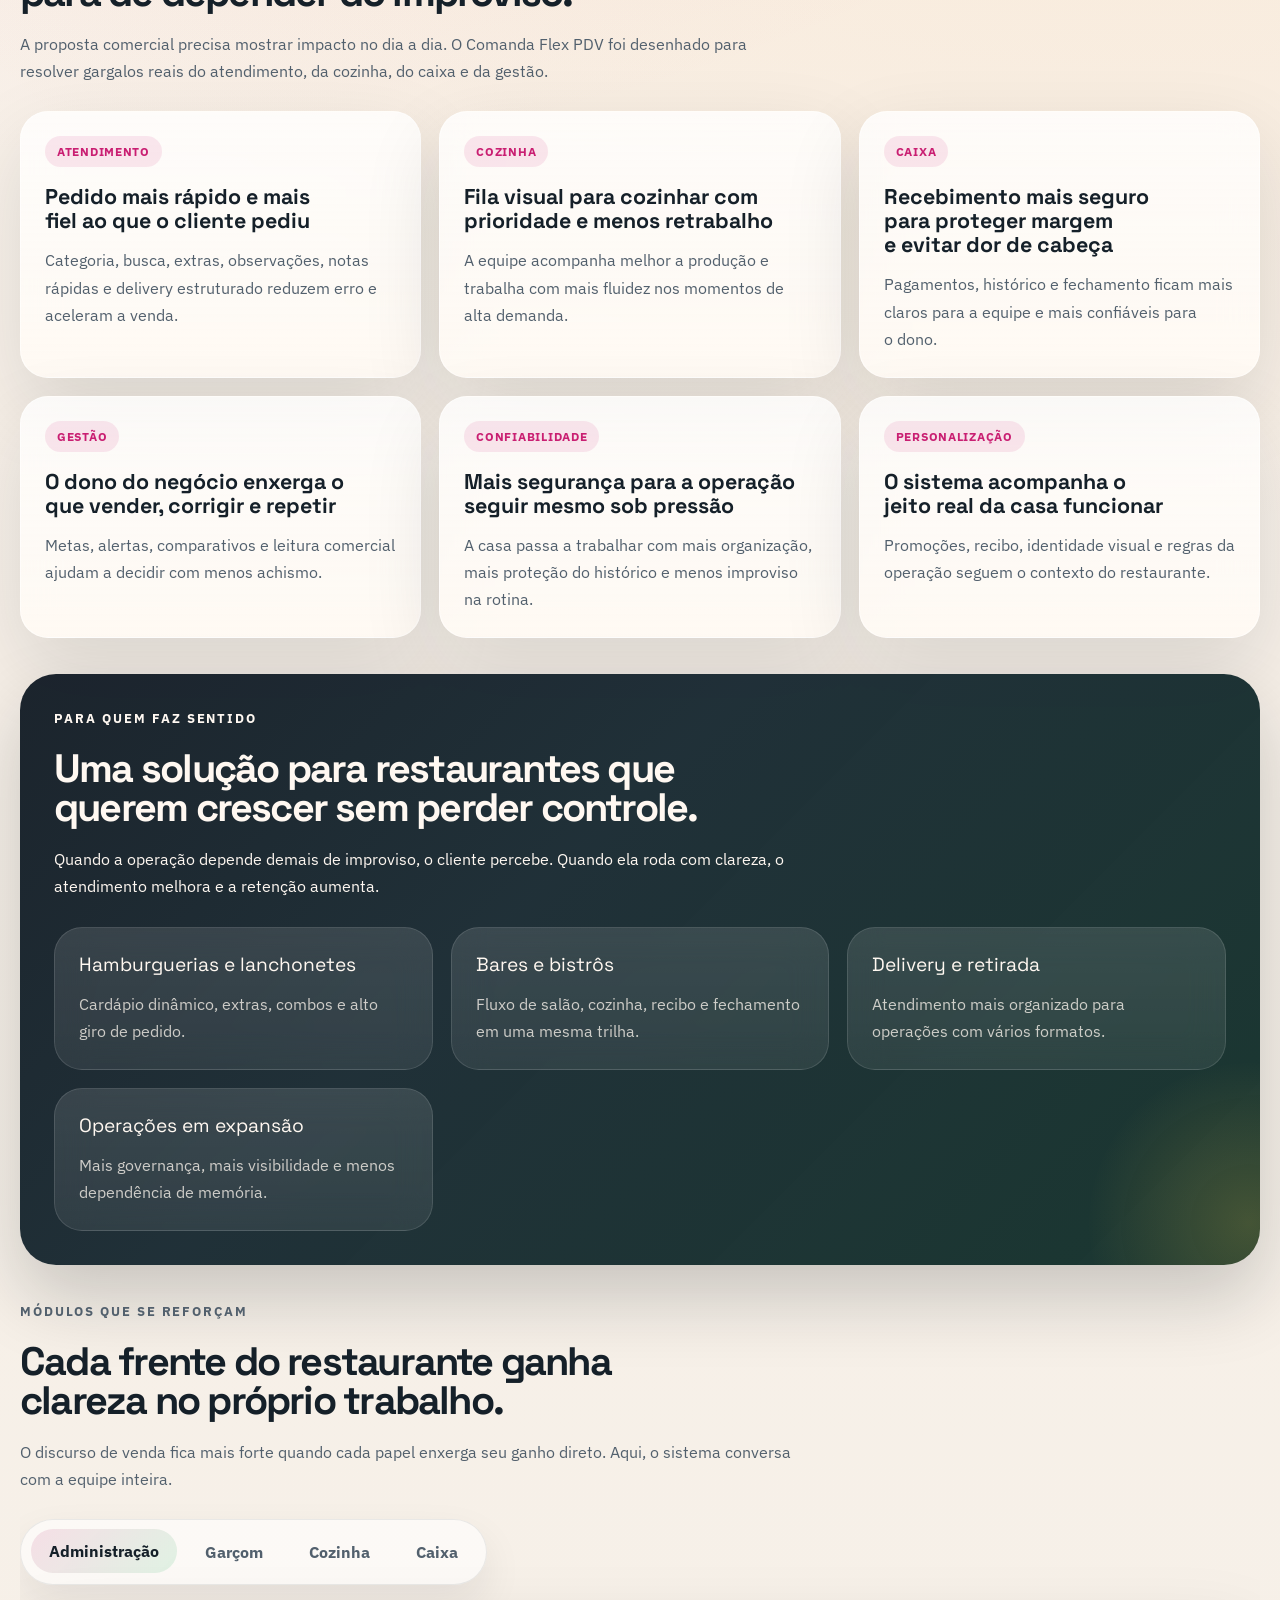
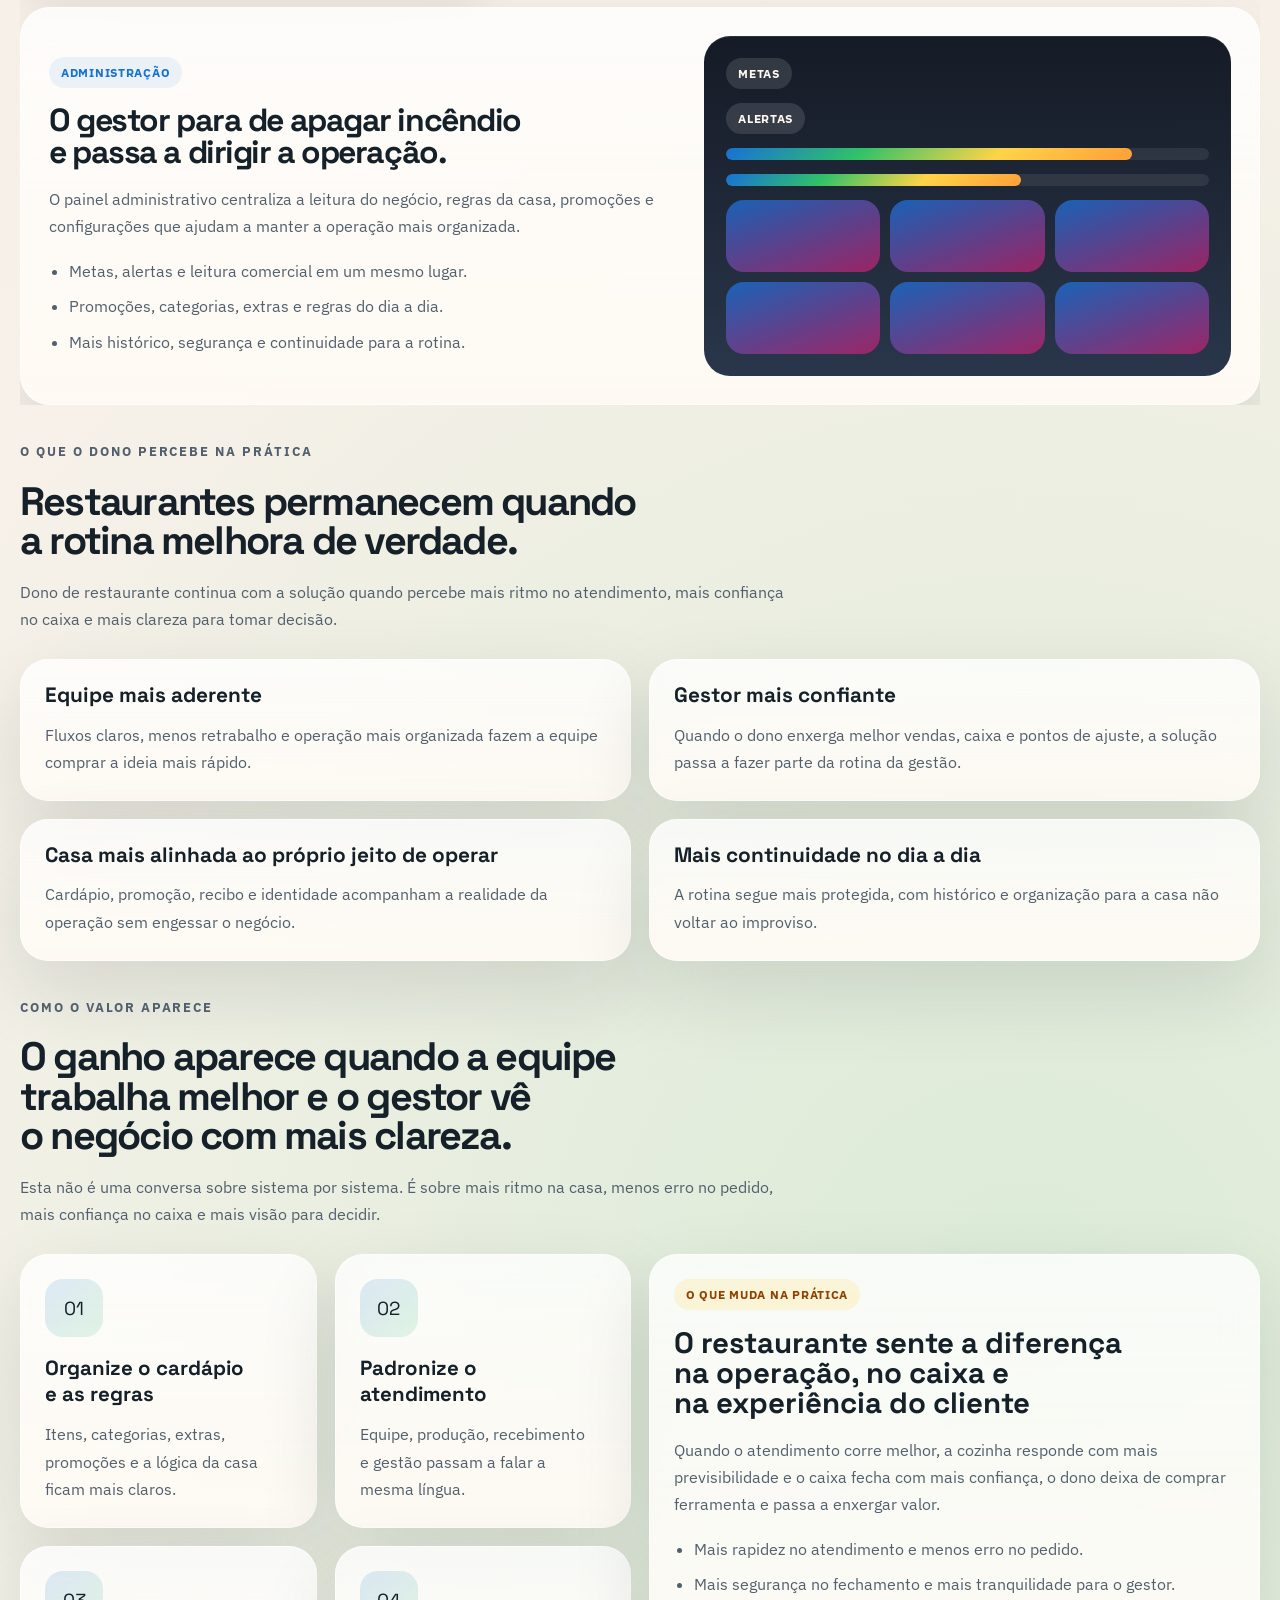
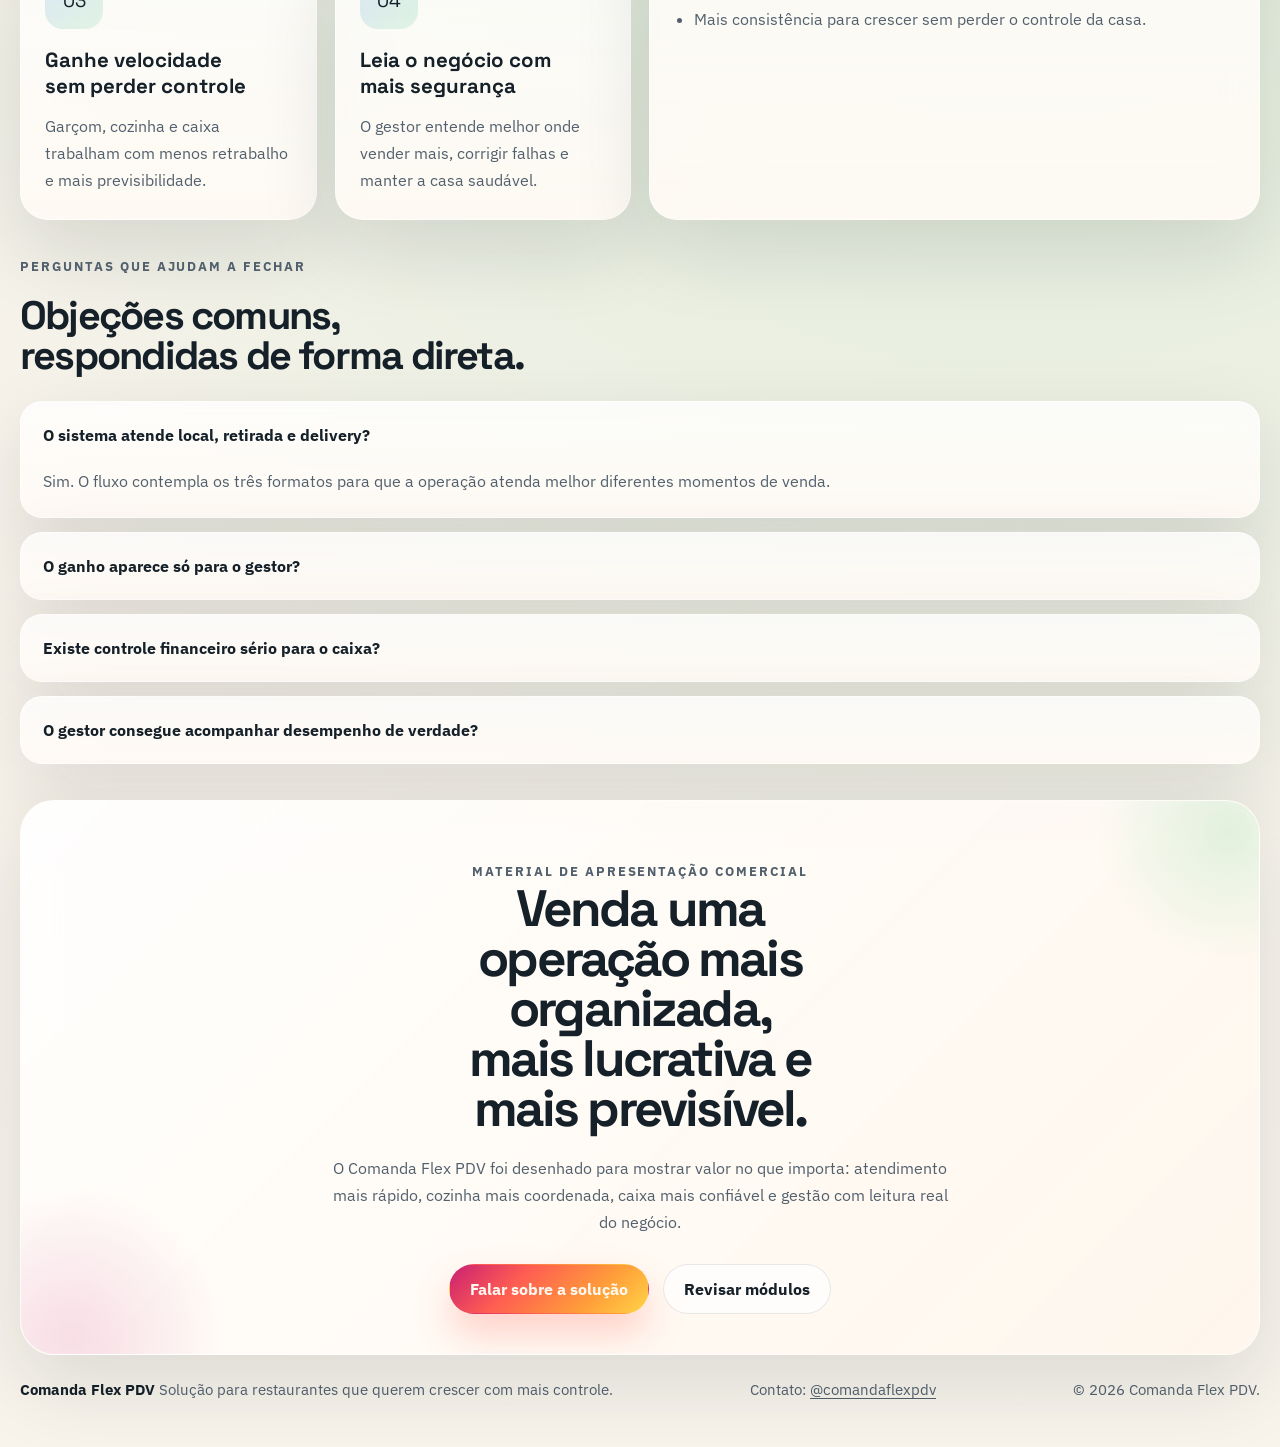
==== commit bfbe9f30: "feat: refina landing page comercial com foco exclusivo em restaurantes" ====
--- a/docs/index.html
+++ b/docs/index.html
@@ -3,10 +3,10 @@
   <head>
     <meta charset="utf-8" />
     <meta name="viewport" content="width=device-width, initial-scale=1" />
-    <title>Comanda Flex PDV | Para restaurantes que querem vender com controle e devs que querem vender a solucao</title>
+    <title>Comanda Flex PDV | Para donos de restaurante que querem vender com mais controle</title>
     <meta
       name="description"
-      content="Comanda Flex PDV ajuda restaurantes a operar com mais controle e tambem serve como base comercial para desenvolvedores que querem vender a solucao para o food service."
+      content="Comanda Flex PDV é uma solução para restaurantes com mais agilidade no atendimento, mais controle no caixa e mais clareza para a gestão."
     />
     <meta name="theme-color" content="#ff5d52" />
     <link rel="preconnect" href="https://fonts.googleapis.com" />
@@ -27,7 +27,7 @@
         <img class="brand-logo" src="./assets/brand-logo.png" alt="" />
         <span class="brand-copy">
           <strong>Comanda Flex PDV</strong>
-          <small>Operacao, caixa e gestao no mesmo sistema</small>
+          <small>Operação, caixa e gestão no mesmo sistema</small>
         </span>
       </a>
 
@@ -40,11 +40,11 @@
         Menu
       </button>
 
-      <nav id="site-nav" class="site-nav" aria-label="Navegacao principal">
-        <a href="#beneficios">Beneficios</a>
-        <a href="#modulos">Modulos</a>
-        <a href="#restaurantes">Restaurantes</a>
-        <a href="#desenvolvedores">Desenvolvedores</a>
+      <nav id="site-nav" class="site-nav" aria-label="Navegação principal">
+        <a href="#beneficios">Benefícios</a>
+        <a href="#modulos">Módulos</a>
+        <a href="#resultados">Resultados</a>
+        <a href="#faq">FAQ</a>
         <a
           class="button button-small button-primary"
           href="https://instagram.com/comandaflexpdv"
@@ -59,11 +59,11 @@
     <main id="topo">
       <section class="hero section-shell">
         <div class="hero-copy" data-reveal>
-          <p class="eyebrow">Primeiro foco: venda para donos de restaurante</p>
-          <h1>O sistema certo faz a operacao correr, o caixa fechar com confianca e o cliente voltar.</h1>
+          <p class="eyebrow">Para donos de restaurante que querem vender mais sem perder o controle</p>
+          <h1>O sistema certo acelera o atendimento, organiza a cozinha e dá mais confiança ao caixa.</h1>
           <p class="hero-lede">
             O Comanda Flex PDV organiza a rotina do restaurante do pedido ao
-            fechamento. Garcom, cozinha, caixa e administracao trabalham na
+            fechamento. Garçom, cozinha, caixa e administração trabalham na
             mesma esteira, com menos retrabalho, menos erro e mais visibilidade
             para quem decide.
           </p>
@@ -75,28 +75,28 @@
               target="_blank"
               rel="noreferrer"
             >
-              Quero apresentar a solucao
+              Quero conhecer a solução
             </a>
-            <a class="button button-secondary" href="#beneficios">Ver beneficios</a>
+            <a class="button button-secondary" href="#beneficios">Ver benefícios</a>
           </div>
 
           <p class="hero-caption">
-            Ideal para hamburguerias, lanchonetes, bares, bistros e operacoes
+            Ideal para hamburguerias, lanchonetes, bares, bistrôs e operações
             que atendem local, retirada e delivery.
           </p>
 
           <ul class="hero-metrics" aria-label="Indicadores do produto">
             <li>
               <strong data-counter="4">4</strong>
-              <span>modulos integrados em uma unica rotina operacional</span>
+              <span>módulos integrados em uma única rotina operacional</span>
             </li>
             <li>
               <strong data-counter="3">3</strong>
-              <span>tipos de atendimento: local, retirada e delivery</span>
+              <span>formatos de atendimento: local, retirada e delivery</span>
             </li>
             <li>
               <strong data-counter="1">1</strong>
-              <span>painel gerencial para metas, alertas e leitura do negocio</span>
+              <span>painel gerencial para metas, alertas e leitura do negócio</span>
             </li>
           </ul>
         </div>
@@ -104,37 +104,37 @@
         <div class="hero-stage" data-reveal>
           <article class="sales-console">
             <div class="sales-console__header">
-              <span>Painel da operacao</span>
+              <span>Painel da operação</span>
               <span class="status-pill">pronto para atender</span>
             </div>
 
             <div class="sales-strip">
               <div class="sales-kpi">
                 <small>Atendimento</small>
-                <strong>mais rapido</strong>
+                <strong>mais rápido</strong>
                 <span>pedido com mais clareza e menos retrabalho</span>
               </div>
               <div class="sales-kpi">
                 <small>Cozinha</small>
-                <strong>mais previsivel</strong>
-                <span>producao com fila mais clara e resposta mais rapida</span>
+                <strong>mais previsível</strong>
+                <span>produção com fila mais clara e resposta mais rápida</span>
               </div>
             </div>
 
             <div class="sales-grid">
               <article class="sales-card">
-                <small>Salao</small>
+                <small>Salão</small>
                 <strong>Mais ritmo no atendimento</strong>
                 <p>Equipe atende melhor quando a rotina para de depender de improviso.</p>
               </article>
               <article class="sales-card">
                 <small>Caixa</small>
-                <strong>Mais confianca no fechamento</strong>
-                <p>Recebimento e historico ficam mais claros para o gestor.</p>
+                <strong>Mais confiança no fechamento</strong>
+                <p>Recebimento e histórico ficam mais claros para o gestor.</p>
               </article>
               <article class="sales-card">
-                <small>Gestao</small>
-                <strong>Mais visao do negocio</strong>
+                <small>Gestão</small>
+                <strong>Mais visão do negócio</strong>
                 <p>O dono entende melhor o que vender, corrigir e repetir.</p>
               </article>
             </div>
@@ -149,19 +149,19 @@
 
           <div class="hero-sidecards">
             <article class="flow-card">
-              <small>Garcom</small>
+              <small>Garçom</small>
               <strong>Mais pedido certo</strong>
-              <p>Menos duvida na anotacao e mais agilidade para vender.</p>
+              <p>Menos dúvida na anotação e mais agilidade para vender.</p>
             </article>
             <article class="flow-card">
               <small>Cozinha</small>
-              <strong>Mais ordem na producao</strong>
+              <strong>Mais ordem na produção</strong>
               <p>O time visualiza melhor o que precisa sair primeiro.</p>
             </article>
             <article class="flow-card">
-              <small>Admin</small>
-              <strong>Mais decisao com clareza</strong>
-              <p>O gestor enxerga o que esta funcionando e o que precisa mudar.</p>
+              <small>Administração</small>
+              <strong>Mais decisão com clareza</strong>
+              <p>O gestor enxerga o que está funcionando e o que precisa mudar.</p>
             </article>
           </div>
         </div>
@@ -174,31 +174,31 @@
         </article>
         <article class="proof-item">
           <span>Mais controle</span>
-          <p>Mais historico, mais organizacao e mais seguranca na rotina da casa.</p>
+          <p>Mais histórico, mais organização e mais segurança na rotina da casa.</p>
         </article>
         <article class="proof-item">
           <span>Mais previsibilidade</span>
-          <p>Gestor acompanha vendas, caixa e comportamento da operacao com mais clareza.</p>
+          <p>Gestor acompanha vendas, caixa e comportamento da operação com mais clareza.</p>
         </article>
       </section>
 
       <section id="beneficios" class="section-shell">
         <div class="section-heading" data-reveal>
-          <p class="eyebrow">Beneficios para vender melhor</p>
+          <p class="eyebrow">Benefícios para vender melhor</p>
           <h2>O que o restaurante ganha quando para de depender do improviso.</h2>
           <p>
             A proposta comercial precisa mostrar impacto no dia a dia. O Comanda
             Flex PDV foi desenhado para resolver gargalos reais do atendimento,
-            da cozinha, do caixa e da gestao.
+            da cozinha, do caixa e da gestão.
           </p>
         </div>
 
         <div class="feature-grid">
           <article class="feature-card" data-reveal>
             <span class="feature-tag">Atendimento</span>
-            <h3>Pedido mais rapido e mais fiel ao que o cliente pediu</h3>
-            <p>
-              Categoria, busca, extras, observacoes, notas rapidas e delivery
+            <h3>Pedido mais rápido e mais fiel ao que o cliente pediu</h3>
+            <p>
+              Categoria, busca, extras, observações, notas rápidas e delivery
               estruturado reduzem erro e aceleram a venda.
             </p>
           </article>
@@ -207,23 +207,23 @@
             <span class="feature-tag">Cozinha</span>
             <h3>Fila visual para cozinhar com prioridade e menos retrabalho</h3>
             <p>
-              A equipe acompanha melhor a producao e trabalha com mais fluidez
-              em momentos de alta demanda.
+              A equipe acompanha melhor a produção e trabalha com mais fluidez
+              nos momentos de alta demanda.
             </p>
           </article>
 
           <article class="feature-card" data-reveal>
             <span class="feature-tag">Caixa</span>
-            <h3>Recebimento serio para proteger margem e evitar dor de cabeca</h3>
-            <p>
-              Pagamento, historico e fechamento ficam mais claros para a equipe
-              e mais confiaveis para o dono.
+            <h3>Recebimento mais seguro para proteger margem e evitar dor de cabeça</h3>
+            <p>
+              Pagamentos, histórico e fechamento ficam mais claros para a equipe
+              e mais confiáveis para o dono.
             </p>
           </article>
 
           <article class="feature-card" data-reveal>
-            <span class="feature-tag">Gestao</span>
-            <h3>O dono do negocio enxerga o que vender, corrigir e repetir</h3>
+            <span class="feature-tag">Gestão</span>
+            <h3>O dono do negócio enxerga o que vender, corrigir e repetir</h3>
             <p>
               Metas, alertas, comparativos e leitura comercial ajudam a decidir
               com menos achismo.
@@ -232,18 +232,18 @@
 
           <article class="feature-card" data-reveal>
             <span class="feature-tag">Confiabilidade</span>
-            <h3>Mais seguranca para a operacao seguir mesmo sob pressao</h3>
-            <p>
-              A casa passa a trabalhar com mais organizacao, mais protecao do
-              historico e menos improviso na rotina.
+            <h3>Mais segurança para a operação seguir mesmo sob pressão</h3>
+            <p>
+              A casa passa a trabalhar com mais organização, mais proteção do
+              histórico e menos improviso na rotina.
             </p>
           </article>
 
           <article class="feature-card" data-reveal>
-            <span class="feature-tag">Personalizacao</span>
+            <span class="feature-tag">Personalização</span>
             <h3>O sistema acompanha o jeito real da casa funcionar</h3>
             <p>
-              Promocoes, recibo, identidade visual e regras da operacao seguem o
+              Promoções, recibo, identidade visual e regras da operação seguem o
               contexto do restaurante.
             </p>
           </article>
@@ -253,10 +253,10 @@
       <section class="section-shell audience-shell">
         <div class="section-heading section-heading--light" data-reveal>
           <p class="eyebrow">Para quem faz sentido</p>
-          <h2>Uma solucao para restaurantes que querem crescer sem perder controle.</h2>
+          <h2>Uma solução para restaurantes que querem crescer sem perder controle.</h2>
           <p>
-            Quando a operacao depende demais de improviso, o cliente percebe.
-            Quando ela roda com clareza, o atendimento melhora e a retencao
+            Quando a operação depende demais de improviso, o cliente percebe.
+            Quando ela roda com clareza, o atendimento melhora e a retenção
             aumenta.
           </p>
         </div>
@@ -264,34 +264,34 @@
         <div class="audience-grid">
           <article class="audience-card" data-reveal>
             <span>Hamburguerias e lanchonetes</span>
-            <p>Cardapio dinamico, extras, combo e alto giro de pedido.</p>
+            <p>Cardápio dinâmico, extras, combos e alto giro de pedido.</p>
           </article>
           <article class="audience-card" data-reveal>
-            <span>Bares e bistros</span>
-            <p>Fluxo de salao, cozinha, recibo e fechamento em uma mesma trilha.</p>
+            <span>Bares e bistrôs</span>
+            <p>Fluxo de salão, cozinha, recibo e fechamento em uma mesma trilha.</p>
           </article>
           <article class="audience-card" data-reveal>
             <span>Delivery e retirada</span>
-            <p>Atendimento mais organizado para operacoes com varios formatos.</p>
+            <p>Atendimento mais organizado para operações com vários formatos.</p>
           </article>
           <article class="audience-card" data-reveal>
-            <span>Operacoes em expansao</span>
-            <p>Mais governanca, mais visibilidade e menos dependencia de memoria.</p>
+            <span>Operações em expansão</span>
+            <p>Mais governança, mais visibilidade e menos dependência de memória.</p>
           </article>
         </div>
       </section>
 
       <section id="modulos" class="section-shell modules-shell">
         <div class="section-heading" data-reveal>
-          <p class="eyebrow">Modulos que se reforcam</p>
-          <h2>Cada frente do restaurante ganha clareza no proprio trabalho.</h2>
+          <p class="eyebrow">Módulos que se reforçam</p>
+          <h2>Cada frente do restaurante ganha clareza no próprio trabalho.</h2>
           <p>
             O discurso de venda fica mais forte quando cada papel enxerga seu
             ganho direto. Aqui, o sistema conversa com a equipe inteira.
           </p>
         </div>
 
-        <div class="module-tabs" role="tablist" aria-label="Modulos do sistema" data-reveal>
+        <div class="module-tabs" role="tablist" aria-label="Módulos do sistema" data-reveal>
           <button
             class="module-tab is-active"
             type="button"
@@ -301,7 +301,7 @@
             aria-controls="panel-admin"
             data-module="admin"
           >
-            Admin
+            Administração
           </button>
           <button
             class="module-tab"
@@ -312,7 +312,7 @@
             aria-controls="panel-waiter"
             data-module="waiter"
           >
-            Garcom
+            Garçom
           </button>
           <button
             class="module-tab"
@@ -348,17 +348,17 @@
             data-reveal
           >
             <div class="module-copy">
-              <span class="module-kicker">Admin</span>
-              <h3>O gestor para de apagar incendio e passa a dirigir a operacao.</h3>
+              <span class="module-kicker">Administração</span>
+              <h3>O gestor para de apagar incêndio e passa a dirigir a operação.</h3>
               <p>
-                O painel administrativo centraliza a leitura do negocio, regras
-                da casa, promocoes e configuracoes que ajudam a manter a
-                operacao mais organizada.
+                O painel administrativo centraliza a leitura do negócio, regras
+                da casa, promoções e configurações que ajudam a manter a
+                operação mais organizada.
               </p>
               <ul class="module-list">
                 <li>Metas, alertas e leitura comercial em um mesmo lugar.</li>
-                <li>Promocoes, categorias, extras e regras do dia a dia.</li>
-                <li>Mais historico, seguranca e continuidade para a rotina.</li>
+                <li>Promoções, categorias, extras e regras do dia a dia.</li>
+                <li>Mais histórico, segurança e continuidade para a rotina.</li>
               </ul>
             </div>
 
@@ -388,17 +388,17 @@
             hidden
           >
             <div class="module-copy">
-              <span class="module-kicker">Garcom</span>
-              <h3>Mais mesa atendida com menos friccao para quem vende.</h3>
+              <span class="module-kicker">Garçom</span>
+              <h3>Mais mesas atendidas com menos fricção para quem vende.</h3>
               <p>
-                O atendimento fica rapido e padronizado, com busca, categorias,
-                extras, observacoes, promocoes automaticas e fluxo completo para
+                O atendimento fica rápido e padronizado, com busca, categorias,
+                extras, observações, promoções automáticas e fluxo completo para
                 local, retirada e delivery.
               </p>
               <ul class="module-list">
-                <li>Notas rapidas e revisao antes da confirmacao do pedido.</li>
-                <li>Mais protecao para nao perder o ritmo do atendimento.</li>
-                <li>Historico do pedido para apoiar pos-venda e correcoes.</li>
+                <li>Notas rápidas e revisão antes da confirmação do pedido.</li>
+                <li>Mais proteção para não perder o ritmo do atendimento.</li>
+                <li>Histórico do pedido para apoiar pós-venda e correções.</li>
               </ul>
             </div>
 
@@ -425,29 +425,29 @@
           >
             <div class="module-copy">
               <span class="module-kicker">Cozinha</span>
-              <h3>A producao trabalha com fila visual, prioridade e mais previsibilidade.</h3>
+              <h3>A produção trabalha com fila visual, prioridade e mais previsibilidade.</h3>
               <p>
                 O time acompanha a carga de pedidos com mais clareza e ganha
-                ritmo para responder melhor nos horarios de pico.
+                ritmo para responder melhor nos horários de pico.
               </p>
               <ul class="module-list">
-                <li>Mais leitura da fila para evitar atraso invisivel.</li>
+                <li>Mais leitura da fila para evitar atraso invisível.</li>
                 <li>Mais foco no que precisa sair primeiro.</li>
-                <li>Mais historico para entender o que aconteceu em cada pedido.</li>
+                <li>Mais histórico para entender o que aconteceu em cada pedido.</li>
               </ul>
             </div>
 
             <div class="module-mock module-mock--kitchen" aria-hidden="true">
               <div class="kitchen-card">
-                <small>pending</small>
+                <small>pendente</small>
                 <strong>02:11</strong>
               </div>
               <div class="kitchen-card">
-                <small>preparing</small>
+                <small>em preparo</small>
                 <strong>08:42</strong>
               </div>
               <div class="kitchen-card is-hot">
-                <small>awaiting_payment</small>
+                <small>aguardando caixa</small>
                 <strong>13:09</strong>
               </div>
             </div>
@@ -467,12 +467,12 @@
               <h3>O recebimento deixa de ser um ponto cego do restaurante.</h3>
               <p>
                 A rotina do caixa combina agilidade no atendimento com mais
-                confianca para fechar o dia sem dor de cabeca.
+                confiança para fechar o dia sem dor de cabeça.
               </p>
               <ul class="module-list">
                 <li>Recebimento mais claro para a equipe.</li>
-                <li>Fechamento mais confiavel para o gestor.</li>
-                <li>Mais historico para evitar duvidas e retrabalho.</li>
+                <li>Fechamento mais confiável para o gestor.</li>
+                <li>Mais histórico para evitar dúvidas e retrabalho.</li>
               </ul>
             </div>
 
@@ -482,7 +482,7 @@
                 <strong>R$ 120,00</strong>
               </div>
               <div class="cash-line">
-                <span>Cartao</span>
+                <span>Cartão</span>
                 <strong>R$ 90,00</strong>
               </div>
               <div class="cash-total">
@@ -494,14 +494,14 @@
         </div>
       </section>
 
-      <section id="restaurantes" class="section-shell retention-shell">
+      <section id="resultados" class="section-shell retention-shell">
         <div class="section-heading" data-reveal>
-          <p class="eyebrow">Feito para vender valor aos restaurantes</p>
+          <p class="eyebrow">O que o dono percebe na prática</p>
           <h2>Restaurantes permanecem quando a rotina melhora de verdade.</h2>
           <p>
-            Dono de restaurante continua com a solucao quando percebe mais ritmo
-            no atendimento, mais confianca no caixa e mais clareza para tomar
-            decisao.
+            Dono de restaurante continua com a solução quando percebe mais ritmo
+            no atendimento, mais confiança no caixa e mais clareza para tomar
+            decisão.
           </p>
         </div>
 
@@ -509,29 +509,29 @@
           <article class="retention-card" data-reveal>
             <h3>Equipe mais aderente</h3>
             <p>
-              Fluxos claros, menos retrabalho e operacao mais organizada fazem a
-              equipe comprar a ideia mais rapido.
+              Fluxos claros, menos retrabalho e operação mais organizada fazem a
+              equipe comprar a ideia mais rápido.
             </p>
           </article>
           <article class="retention-card" data-reveal>
             <h3>Gestor mais confiante</h3>
             <p>
               Quando o dono enxerga melhor vendas, caixa e pontos de ajuste, a
-              solucao passa a fazer parte da rotina da gestao.
+              solução passa a fazer parte da rotina da gestão.
             </p>
           </article>
           <article class="retention-card" data-reveal>
-            <h3>Casa mais alinhada ao proprio jeito de operar</h3>
-            <p>
-              Cardapio, promocao, recibo e identidade acompanham a realidade da
-              operacao sem engessar o negocio.
+            <h3>Casa mais alinhada ao próprio jeito de operar</h3>
+            <p>
+              Cardápio, promoção, recibo e identidade acompanham a realidade da
+              operação sem engessar o negócio.
             </p>
           </article>
           <article class="retention-card" data-reveal>
             <h3>Mais continuidade no dia a dia</h3>
             <p>
-              A rotina segue mais protegida, com historico e organizacao para a
-              casa nao voltar ao improviso.
+              A rotina segue mais protegida, com histórico e organização para a
+              casa não voltar ao improviso.
             </p>
           </article>
         </div>
@@ -539,12 +539,12 @@
 
       <section class="section-shell implementation-shell">
         <div class="section-heading" data-reveal>
-          <p class="eyebrow">Como o dono percebe o valor</p>
-          <h2>O ganho aparece quando a equipe trabalha melhor e o gestor ve o negocio com mais clareza.</h2>
+          <p class="eyebrow">Como o valor aparece</p>
+          <h2>O ganho aparece quando a equipe trabalha melhor e o gestor vê o negócio com mais clareza.</h2>
           <p>
-            Esta nao e uma conversa sobre sistema por sistema. E sobre mais
-            ritmo na casa, menos erro no pedido, mais confianca no caixa e mais
-            visao para decidir.
+            Esta não é uma conversa sobre sistema por sistema. É sobre mais
+            ritmo na casa, menos erro no pedido, mais confiança no caixa e mais
+            visão para decidir.
           </p>
         </div>
 
@@ -552,93 +552,39 @@
           <div class="timeline" data-reveal>
             <article class="timeline-step">
               <span>01</span>
-              <h3>Organize o cardapio e as regras</h3>
-              <p>Itens, categorias, extras, promocoes e a logica da casa ficam mais claros.</p>
+              <h3>Organize o cardápio e as regras</h3>
+              <p>Itens, categorias, extras, promoções e a lógica da casa ficam mais claros.</p>
             </article>
             <article class="timeline-step">
               <span>02</span>
               <h3>Padronize o atendimento</h3>
-              <p>Equipe, producao, recebimento e gestao passam a falar a mesma lingua.</p>
+              <p>Equipe, produção, recebimento e gestão passam a falar a mesma língua.</p>
             </article>
             <article class="timeline-step">
               <span>03</span>
               <h3>Ganhe velocidade sem perder controle</h3>
-              <p>Garcom, cozinha e caixa trabalham com menos retrabalho e mais previsibilidade.</p>
+              <p>Garçom, cozinha e caixa trabalham com menos retrabalho e mais previsibilidade.</p>
             </article>
             <article class="timeline-step">
               <span>04</span>
-              <h3>Leia o negocio com mais seguranca</h3>
-              <p>O gestor entende melhor onde vender mais, corrigir falhas e manter a casa saudavel.</p>
+              <h3>Leia o negócio com mais segurança</h3>
+              <p>O gestor entende melhor onde vender mais, corrigir falhas e manter a casa saudável.</p>
             </article>
           </div>
 
           <article class="implementation-card" data-reveal>
-            <span class="feature-tag feature-tag--warm">O que muda na pratica</span>
-            <h3>O restaurante sente a diferenca na operacao, no caixa e na experiencia do cliente</h3>
+            <span class="feature-tag feature-tag--warm">O que muda na prática</span>
+            <h3>O restaurante sente a diferença na operação, no caixa e na experiência do cliente</h3>
             <p>
               Quando o atendimento corre melhor, a cozinha responde com mais
-              previsibilidade e o caixa fecha com mais confianca, o dono deixa
+              previsibilidade e o caixa fecha com mais confiança, o dono deixa
               de comprar ferramenta e passa a enxergar valor.
             </p>
             <ul class="module-list">
               <li>Mais rapidez no atendimento e menos erro no pedido.</li>
-              <li>Mais seguranca no fechamento e mais tranquilidade para o gestor.</li>
-              <li>Mais consistencia para crescer sem perder o controle da casa.</li>
+              <li>Mais segurança no fechamento e mais tranquilidade para o gestor.</li>
+              <li>Mais consistência para crescer sem perder o controle da casa.</li>
             </ul>
-          </article>
-        </div>
-      </section>
-
-      <section id="desenvolvedores" class="section-shell developer-shell">
-        <div class="section-heading section-heading--light" data-reveal>
-          <p class="eyebrow">Segundo foco da pagina: desenvolvedores</p>
-          <h2>Tambem e uma solucao para devs que querem vender software com uma base real de negocio.</h2>
-          <p>
-            Se voce atende food service, o Comanda Flex PDV encurta o caminho
-            entre ideia e oferta comercial. Em vez de comecar do zero, voce
-            apresenta uma jornada pronta para personalizar, evoluir e vender.
-          </p>
-        </div>
-
-        <div class="developer-grid">
-          <article class="developer-card" data-reveal>
-            <h3>Base de produto pronta</h3>
-            <p>
-              Pedido, cozinha, caixa e gestao ja aparecem como uma mesma
-              solucao, o que acelera a conversa comercial com o cliente final.
-            </p>
-          </article>
-          <article class="developer-card" data-reveal>
-            <h3>Mais tempo no diferencial</h3>
-            <p>
-              Em vez de gastar energia na fundacao inteira do produto, voce pode
-              investir no que diferencia cada entrega para cada operacao.
-            </p>
-          </article>
-          <article class="developer-card" data-reveal>
-            <h3>Discurso comercial mais forte</h3>
-            <p>
-              A solucao ja tem historia de venda: dores, beneficios, modulos e
-              ganhos claros para apresentar a donos de restaurante.
-            </p>
-          </article>
-          <article class="developer-card" data-reveal>
-            <h3>Espaco para recorrencia</h3>
-            <p>
-              Personalizacao, acompanhamento, treinamento e novas rotinas por
-              cliente abrem caminho para relacao comercial de longo prazo.
-            </p>
-          </article>
-        </div>
-
-        <div class="developer-bridge" data-reveal>
-          <article class="developer-bridge-card">
-            <span>Para o restaurante</span>
-            <p>Mais controle, mais agilidade, mais previsibilidade e menos improviso.</p>
-          </article>
-          <article class="developer-bridge-card">
-            <span>Para o desenvolvedor</span>
-            <p>Uma base comercialmente apresentavel, com espaco para customizar, vender e evoluir.</p>
           </article>
         </div>
       </section>
@@ -646,31 +592,31 @@
       <section id="faq" class="section-shell faq-shell">
         <div class="section-heading" data-reveal>
           <p class="eyebrow">Perguntas que ajudam a fechar</p>
-          <h2>Objecoes comuns, respondidas de forma direta.</h2>
+          <h2>Objeções comuns, respondidas de forma direta.</h2>
         </div>
 
         <div class="faq-list" data-reveal>
           <details class="faq-item" open>
             <summary>O sistema atende local, retirada e delivery?</summary>
             <p>
-              Sim. O fluxo contempla os tres formatos para que a operacao atenda
+              Sim. O fluxo contempla os três formatos para que a operação atenda
               melhor diferentes momentos de venda.
             </p>
           </details>
 
           <details class="faq-item">
-            <summary>O ganho aparece so para o gestor?</summary>
-            <p>
-              Nao. O salao ganha mais ritmo, a cozinha trabalha com mais ordem,
-              o caixa fecha com mais confianca e o gestor enxerga melhor o
-              negocio.
+            <summary>O ganho aparece só para o gestor?</summary>
+            <p>
+              Não. O salão ganha mais ritmo, a cozinha trabalha com mais ordem,
+              o caixa fecha com mais confiança e o gestor enxerga melhor o
+              negócio.
             </p>
           </details>
 
           <details class="faq-item">
-            <summary>Existe controle financeiro serio para o caixa?</summary>
-            <p>
-              Sim. O foco do caixa e dar mais seguranca ao recebimento e mais
+            <summary>Existe controle financeiro sério para o caixa?</summary>
+            <p>
+              Sim. O foco do caixa é dar mais segurança ao recebimento e mais
               tranquilidade ao fechamento da rotina.
             </p>
           </details>
@@ -678,29 +624,20 @@
           <details class="faq-item">
             <summary>O gestor consegue acompanhar desempenho de verdade?</summary>
             <p>
-              Sim. A solucao ajuda a entender melhor o que esta vendendo, onde
-              ha desperdicio e o que precisa ser corrigido.
+              Sim. A solução ajuda a entender melhor o que está vendendo, onde
+              há desperdício e o que precisa ser corrigido.
             </p>
           </details>
-
-          <details class="faq-item">
-            <summary>Se eu sou desenvolvedor, por que essa solucao faz sentido para mim?</summary>
-            <p>
-              Porque ela ja organiza uma jornada comercial clara para o food
-              service, encurtando o caminho entre uma base de produto e uma
-              oferta que pode ser apresentada, personalizada e vendida.
-            </p>
-          </details>
         </div>
       </section>
 
       <section class="closing-cta section-shell" data-reveal>
-        <p class="eyebrow">Material de apresentacao comercial</p>
-        <h2>Venda mais controle para restaurantes e mais oportunidade para quem desenvolve.</h2>
+        <p class="eyebrow">Material de apresentação comercial</p>
+        <h2>Venda uma operação mais organizada, mais lucrativa e mais previsível.</h2>
         <p>
-          O Comanda Flex PDV pode ser apresentado como solucao para a casa que
-          quer operar melhor e tambem como base comercial para devs que querem
-          transformar essa solucao em negocio.
+          O Comanda Flex PDV foi desenhado para mostrar valor no que importa:
+          atendimento mais rápido, cozinha mais coordenada, caixa mais confiável
+          e gestão com leitura real do negócio.
         </p>
 
         <div class="hero-actions">
@@ -710,9 +647,9 @@
             target="_blank"
             rel="noreferrer"
           >
-            Falar sobre a solucao
+            Falar sobre a solução
           </a>
-          <a class="button button-secondary" href="#desenvolvedores">Ver foco para devs</a>
+          <a class="button button-secondary" href="#modulos">Revisar módulos</a>
         </div>
       </section>
     </main>
@@ -720,7 +657,7 @@
     <footer class="site-footer">
       <p>
         <strong>Comanda Flex PDV</strong>
-        <span>Para restaurantes que querem crescer com controle e devs que querem vender a solucao.</span>
+        <span>Solução para restaurantes que querem crescer com mais controle.</span>
       </p>
       <p>
         Contato: <a href="https://instagram.com/comandaflexpdv" target="_blank" rel="noreferrer">@comandaflexpdv</a>
--- a/docs/assets/site.css
+++ b/docs/assets/site.css
@@ -141,6 +141,7 @@
 .implementation-card h3,
 .closing-cta h2 {
   font-family: var(--font-display);
+  text-wrap: balance;
 }
 
 .brand-copy strong {
@@ -286,6 +287,7 @@
 .hero-caption {
   color: var(--text-soft);
   line-height: 1.7;
+  text-wrap: pretty;
 }
 
 .hero-lede {
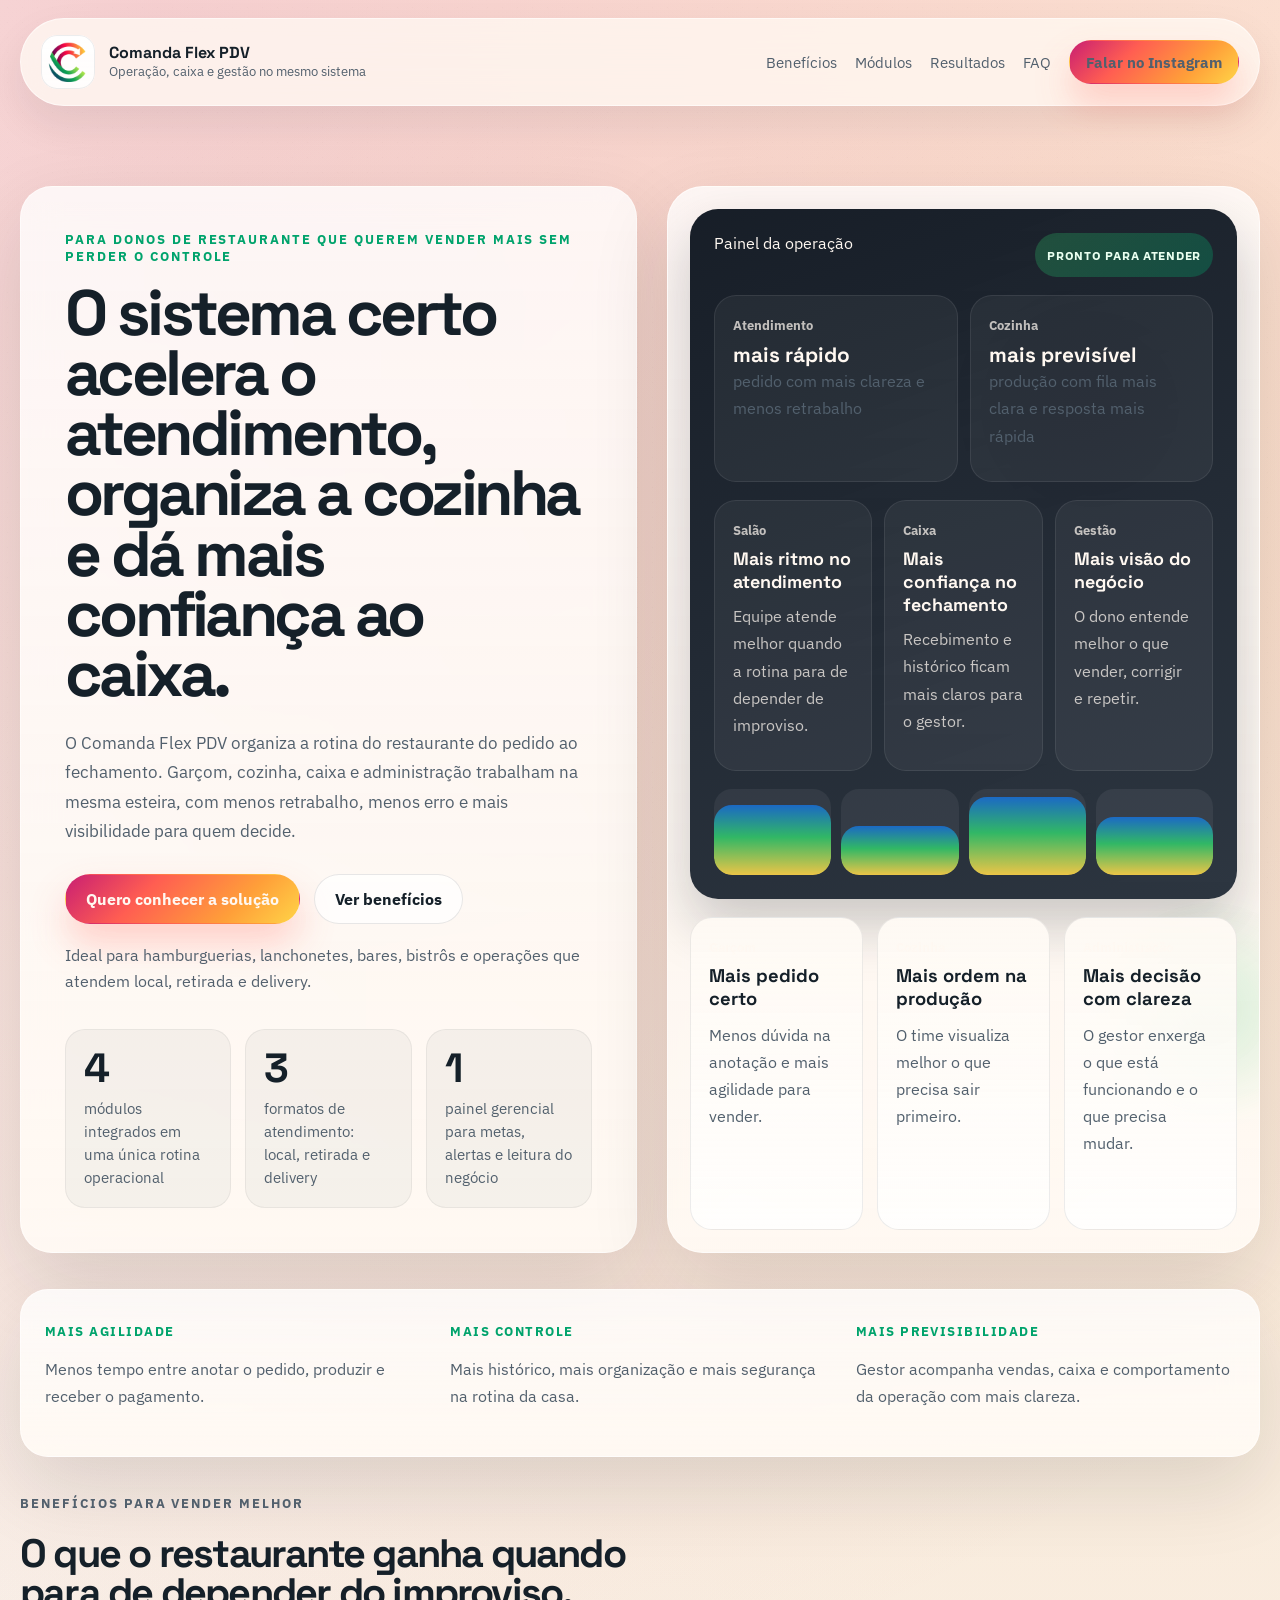
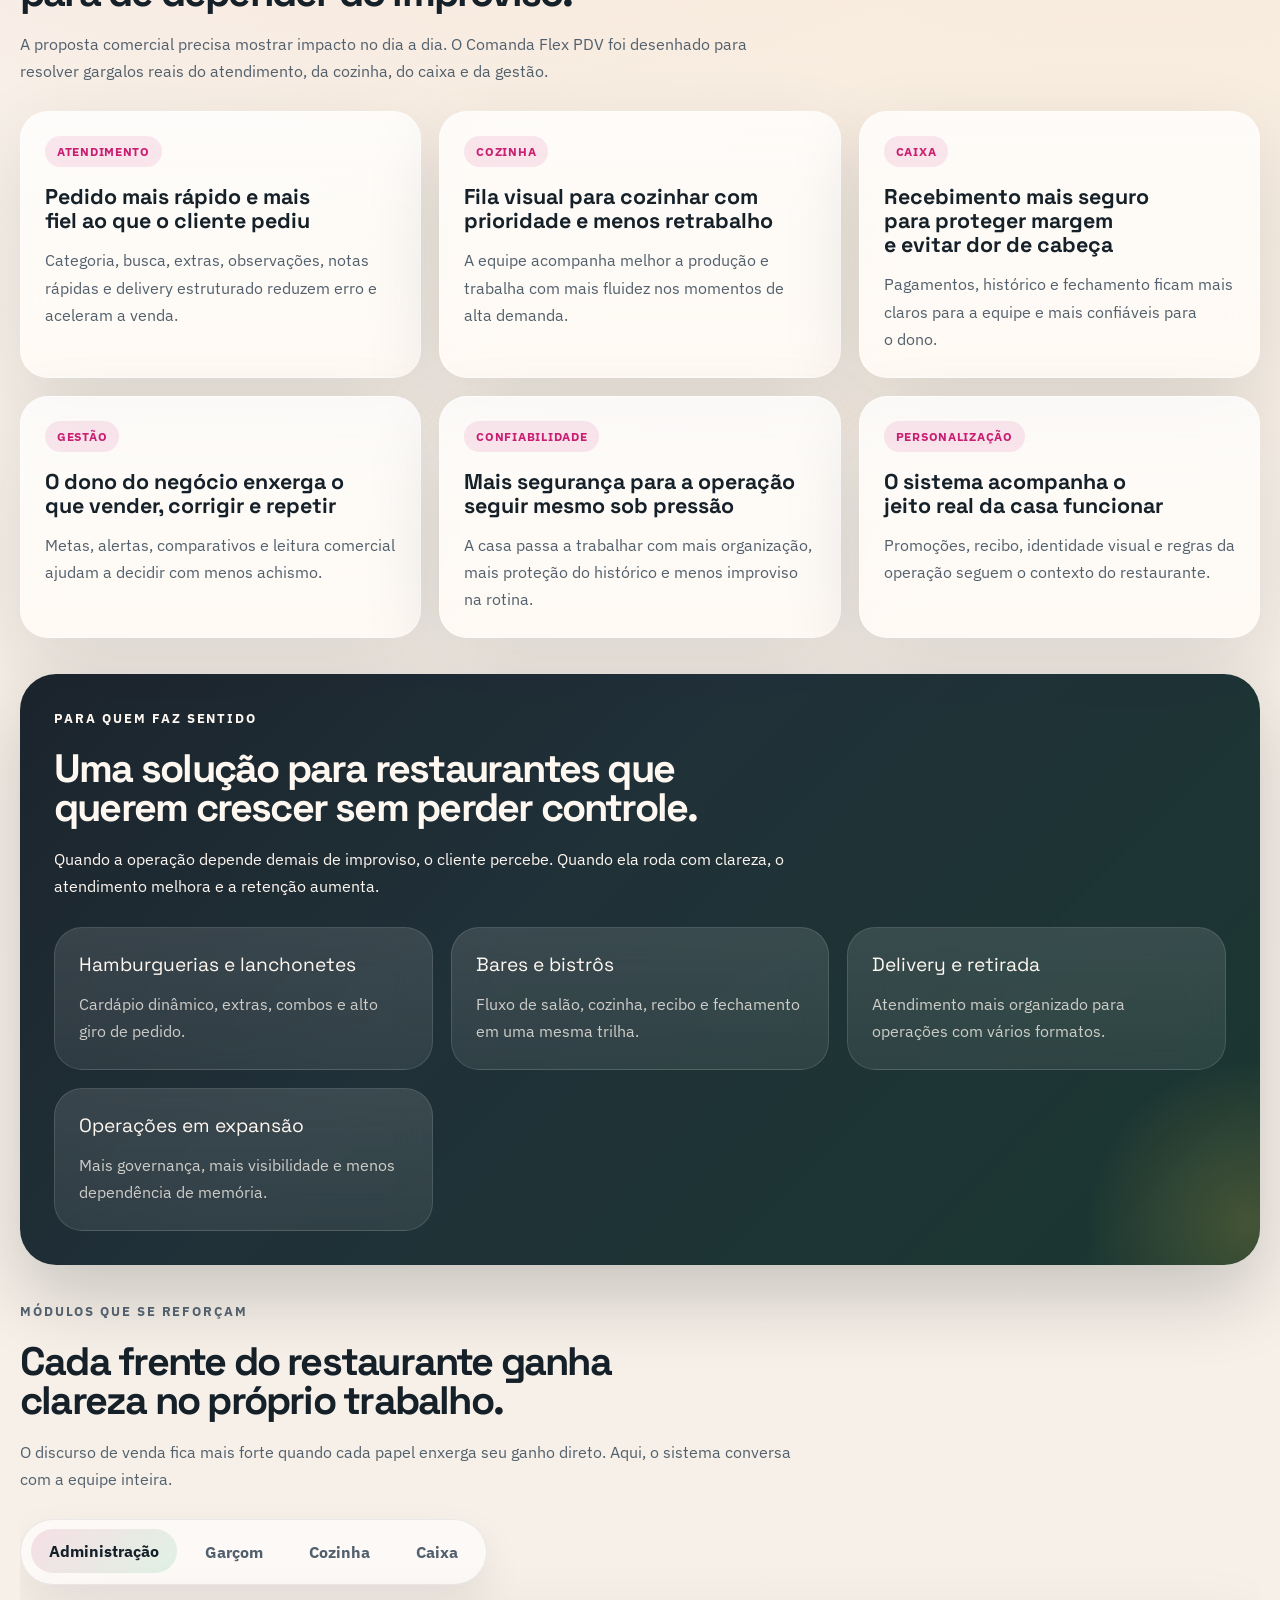
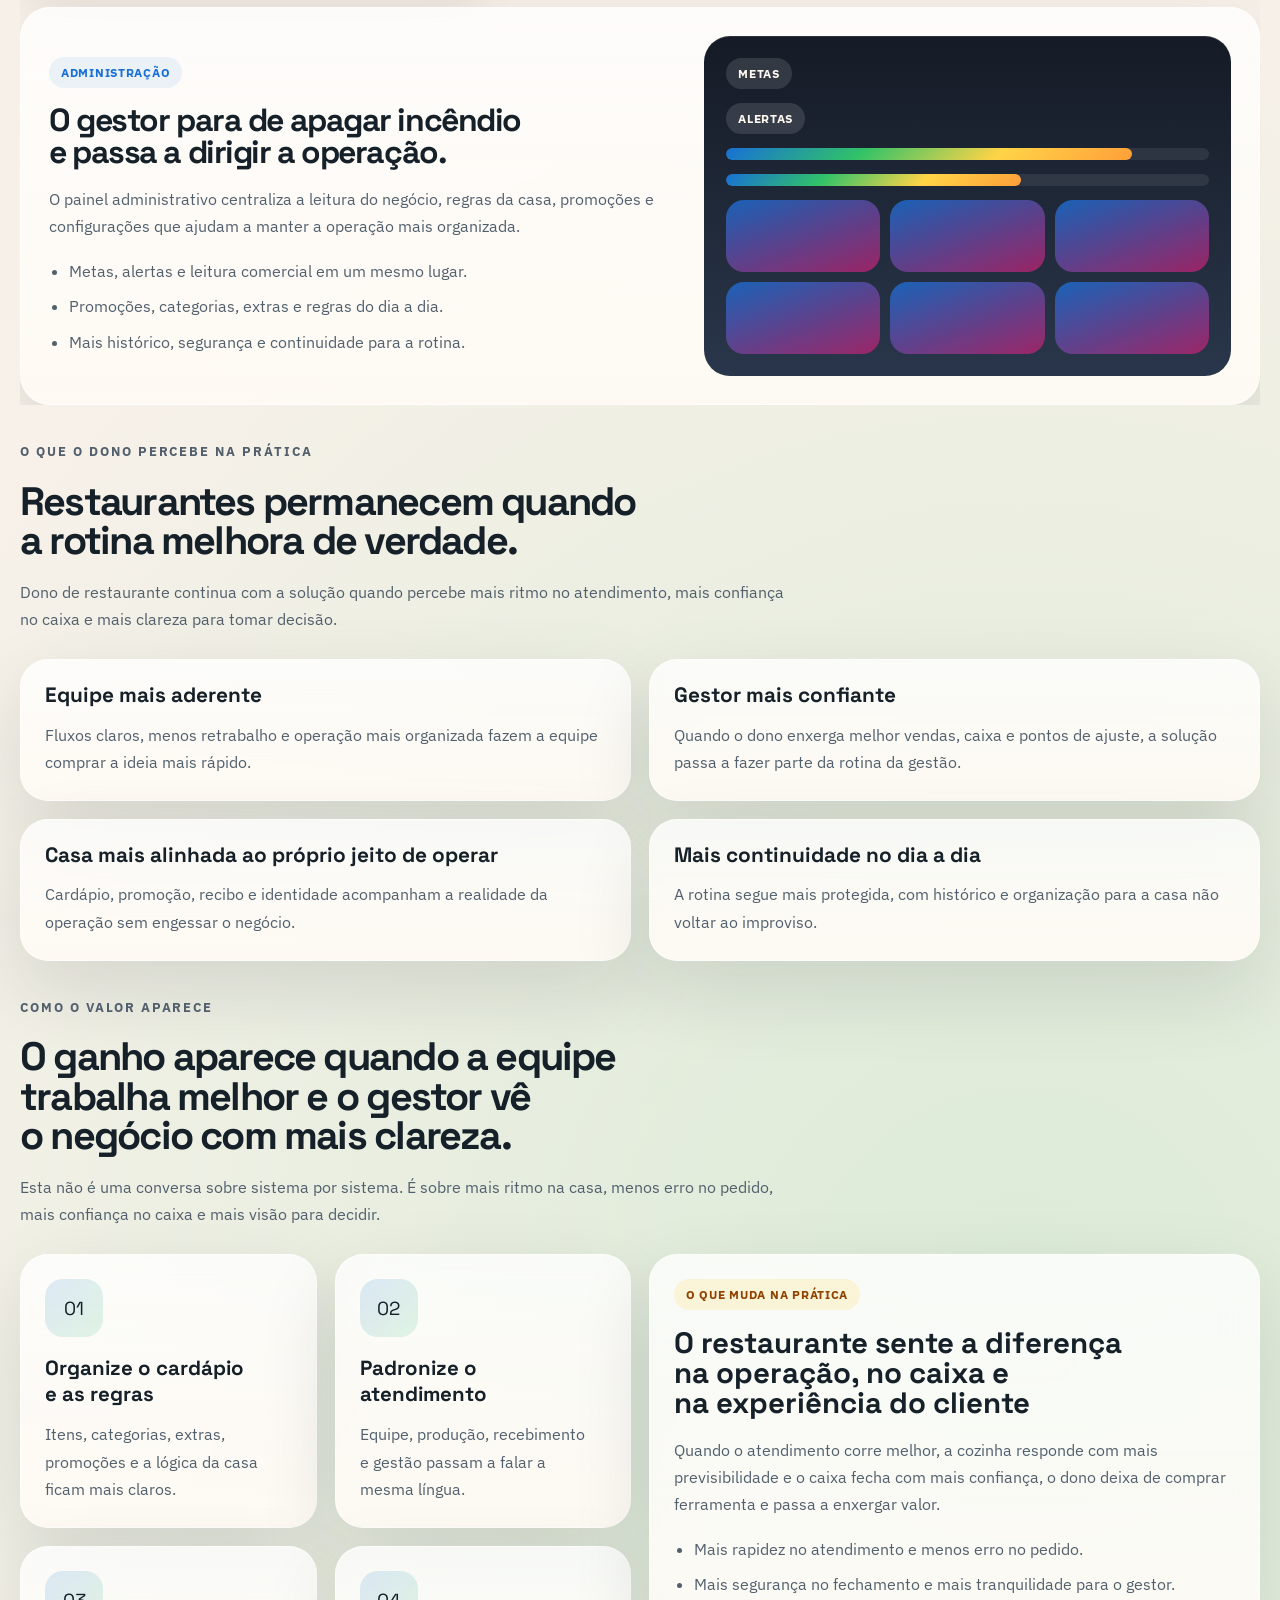
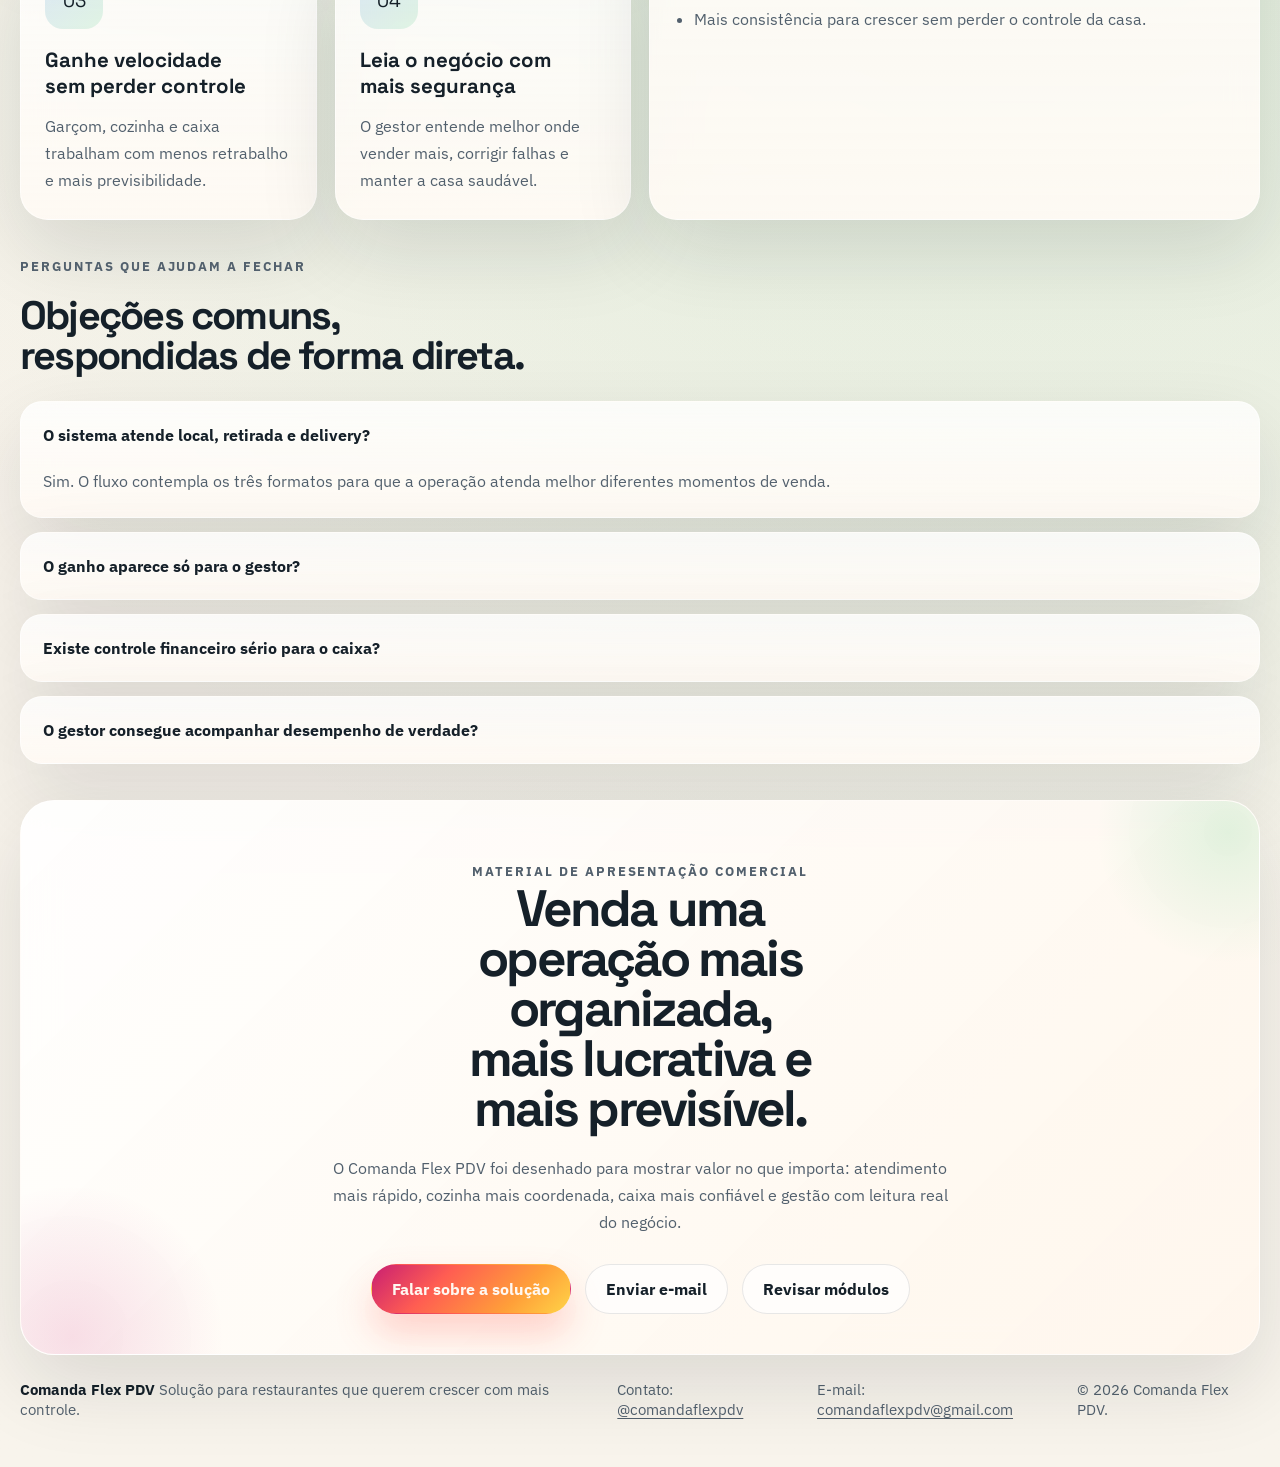
==== commit 8949b2b9: "feat: adiciona e-mail de contato na landing page comercial" ====
--- a/docs/index.html
+++ b/docs/index.html
@@ -649,6 +649,7 @@
           >
             Falar sobre a solução
           </a>
+          <a class="button button-secondary" href="mailto:comandaflexpdv@gmail.com">Enviar e-mail</a>
           <a class="button button-secondary" href="#modulos">Revisar módulos</a>
         </div>
       </section>
@@ -662,6 +663,9 @@
       <p>
         Contato: <a href="https://instagram.com/comandaflexpdv" target="_blank" rel="noreferrer">@comandaflexpdv</a>
       </p>
+      <p>
+        E-mail: <a href="mailto:comandaflexpdv@gmail.com">comandaflexpdv@gmail.com</a>
+      </p>
       <p>&copy; <span id="current-year">2026</span> Comanda Flex PDV.</p>
     </footer>
   </body>
